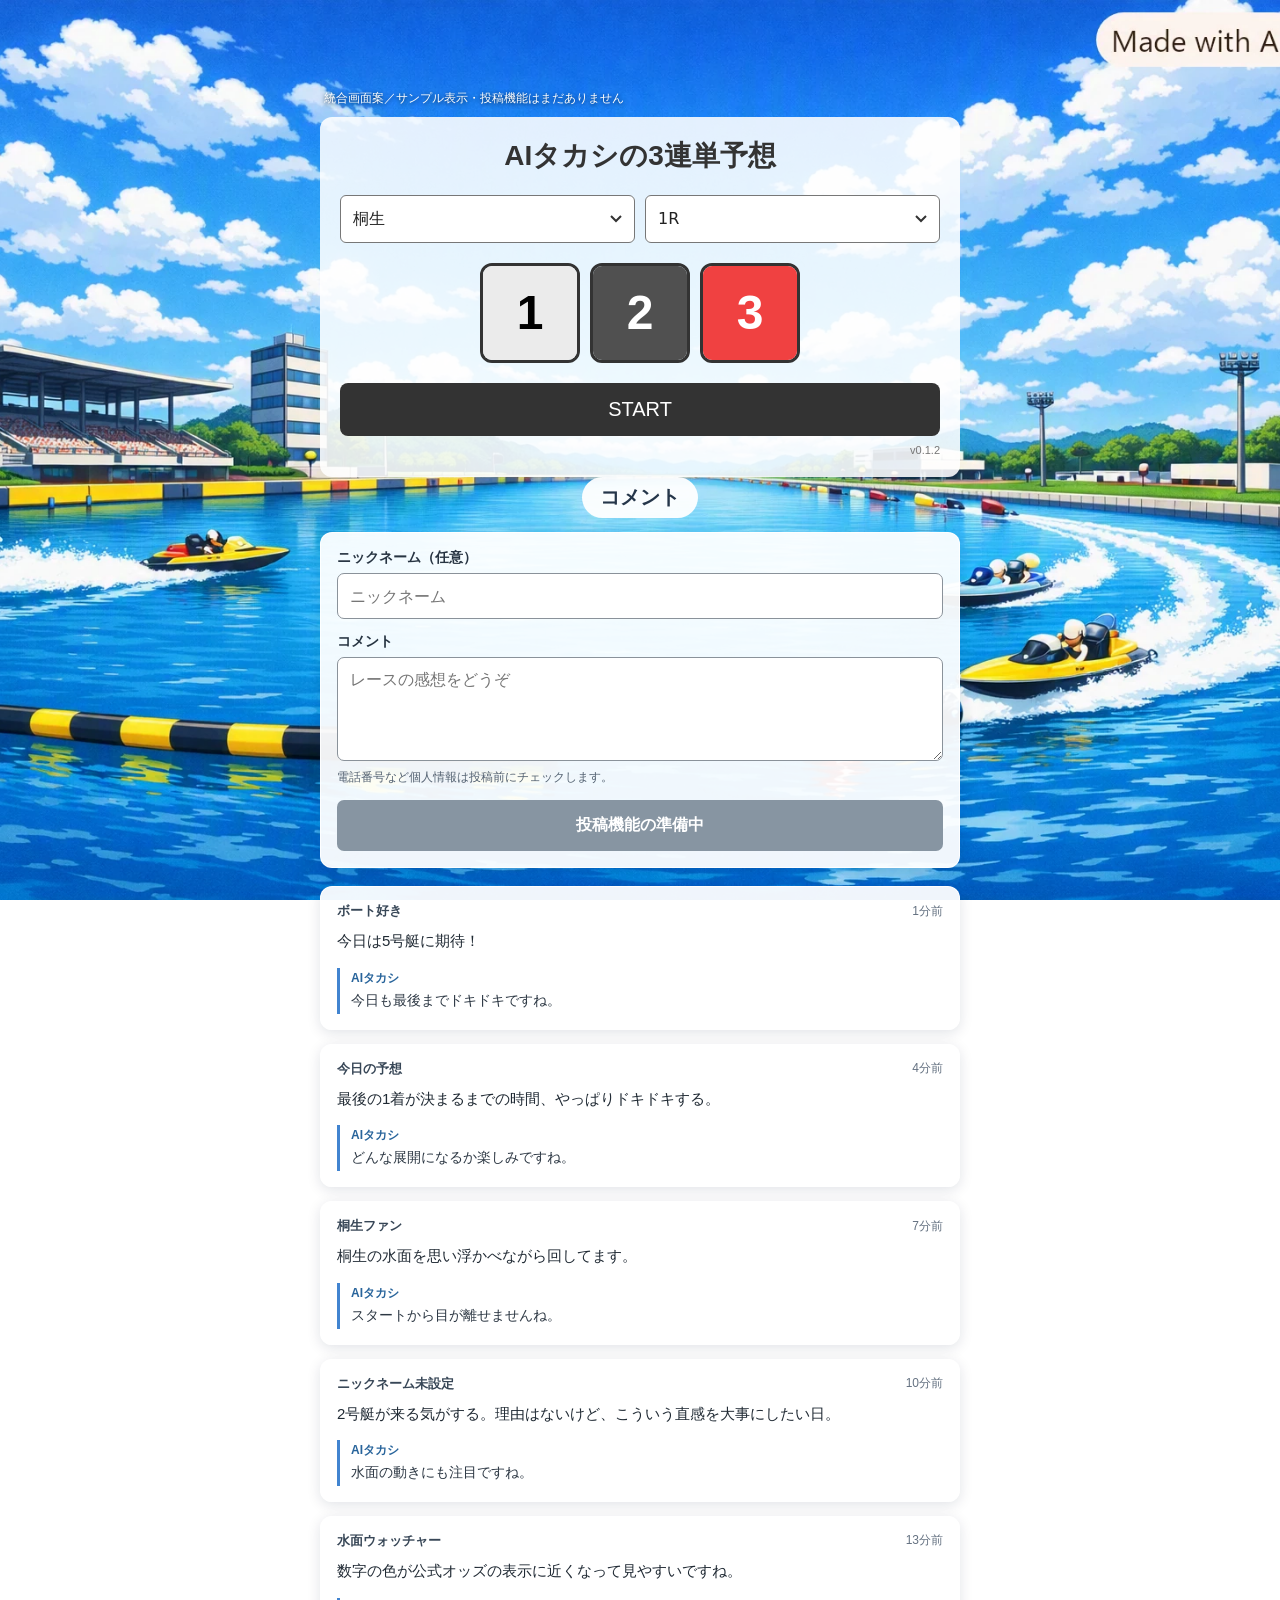
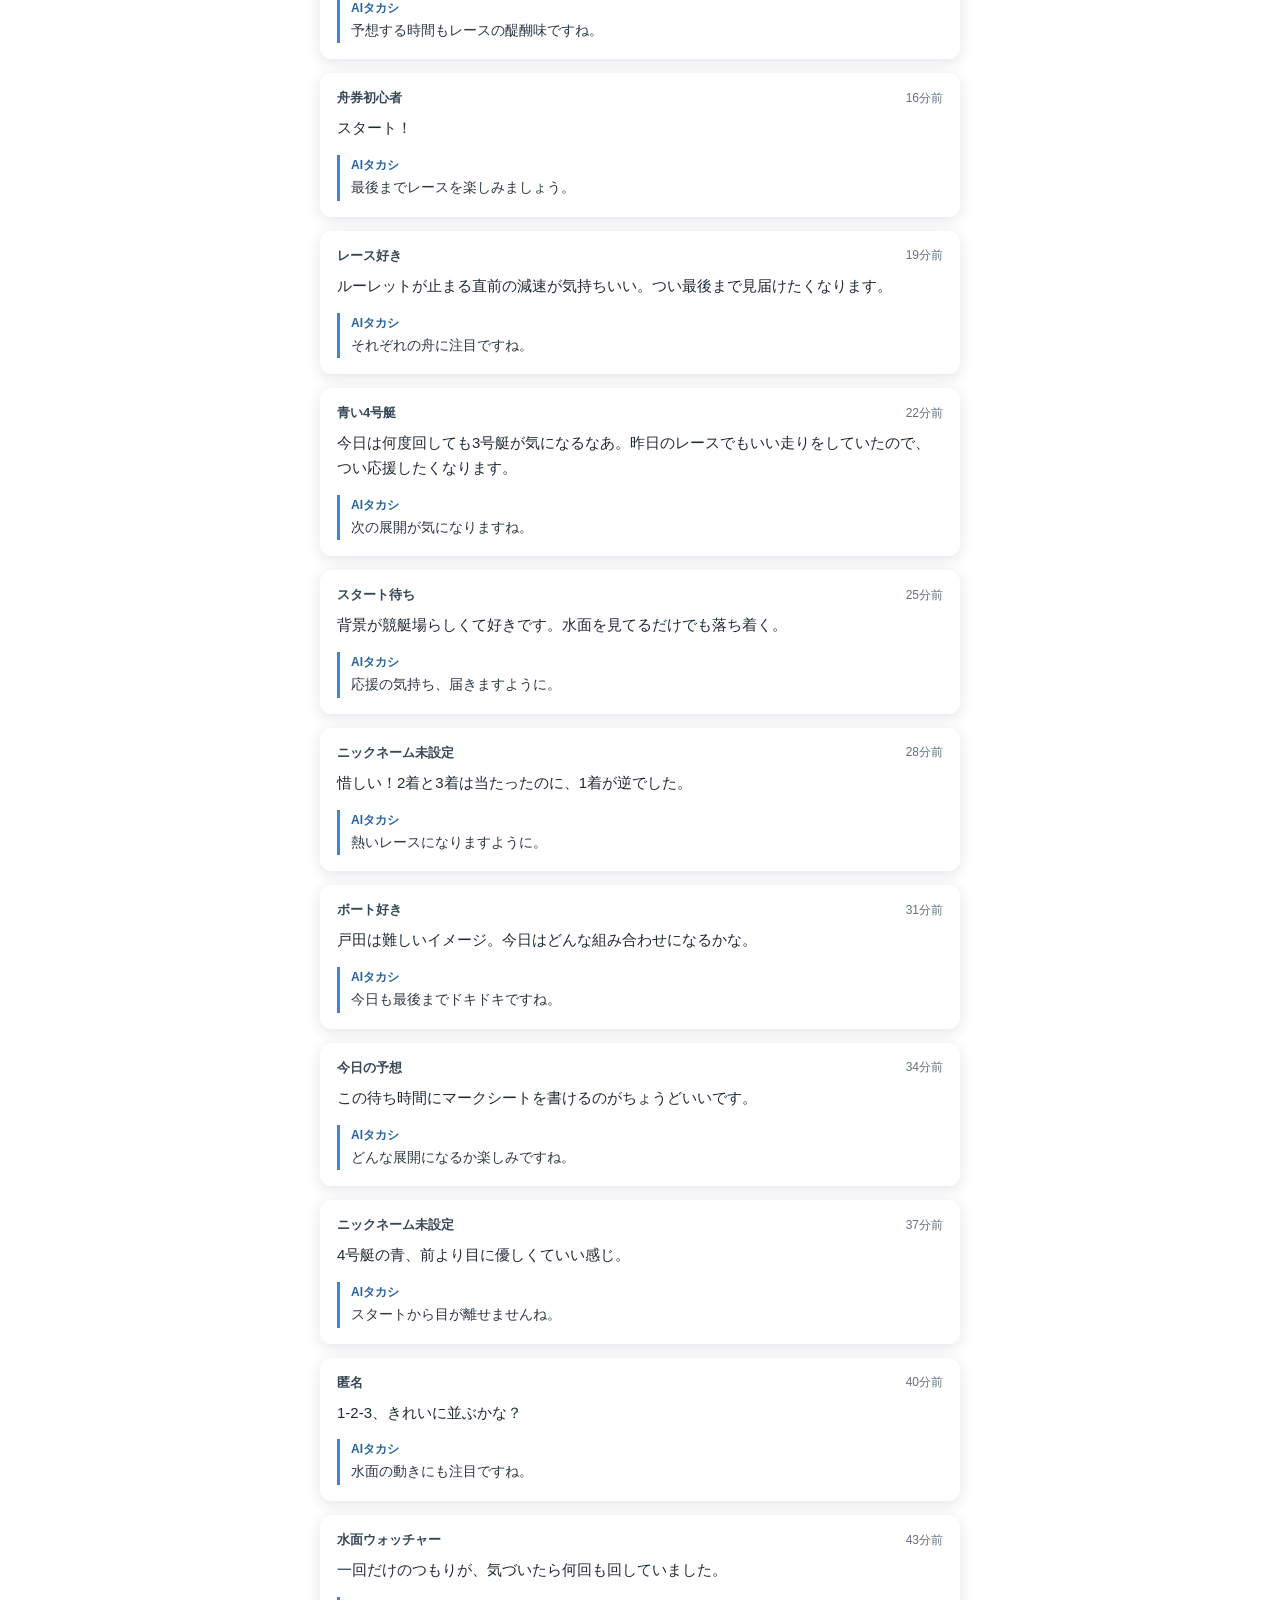
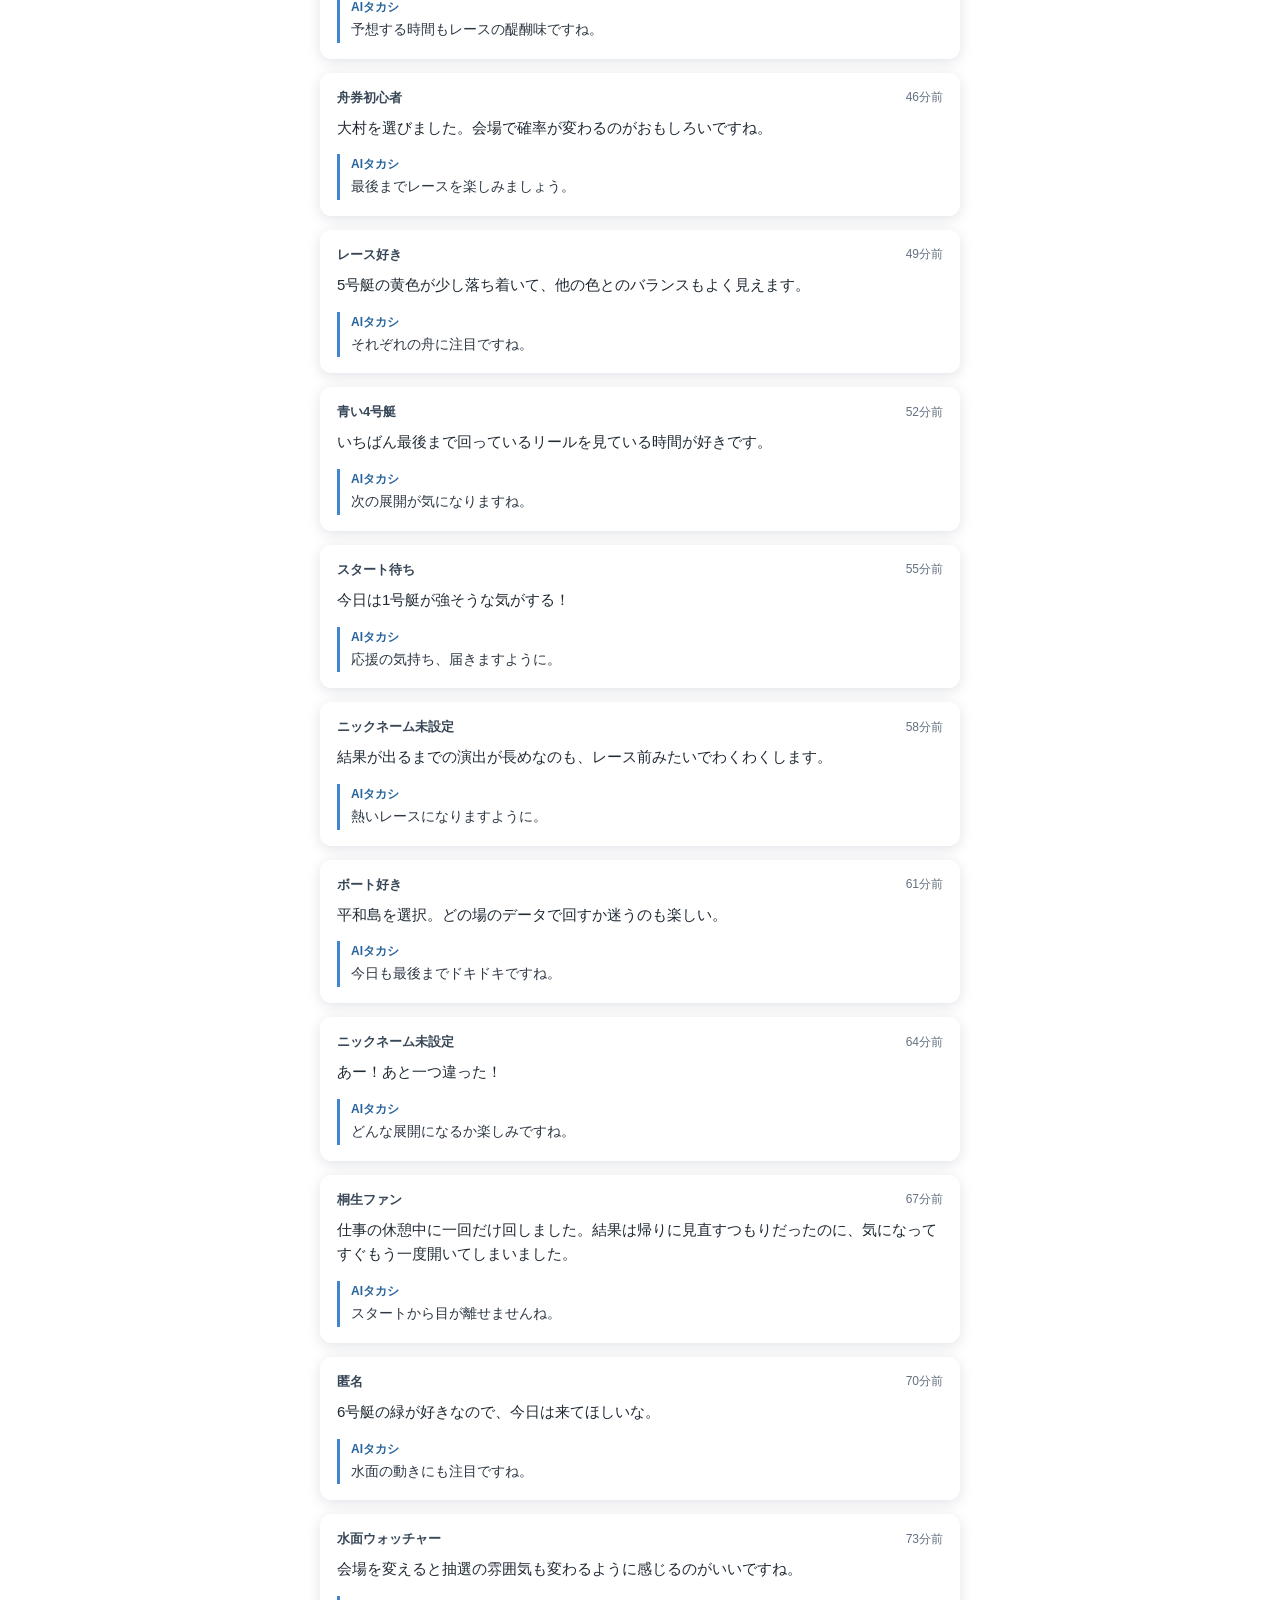
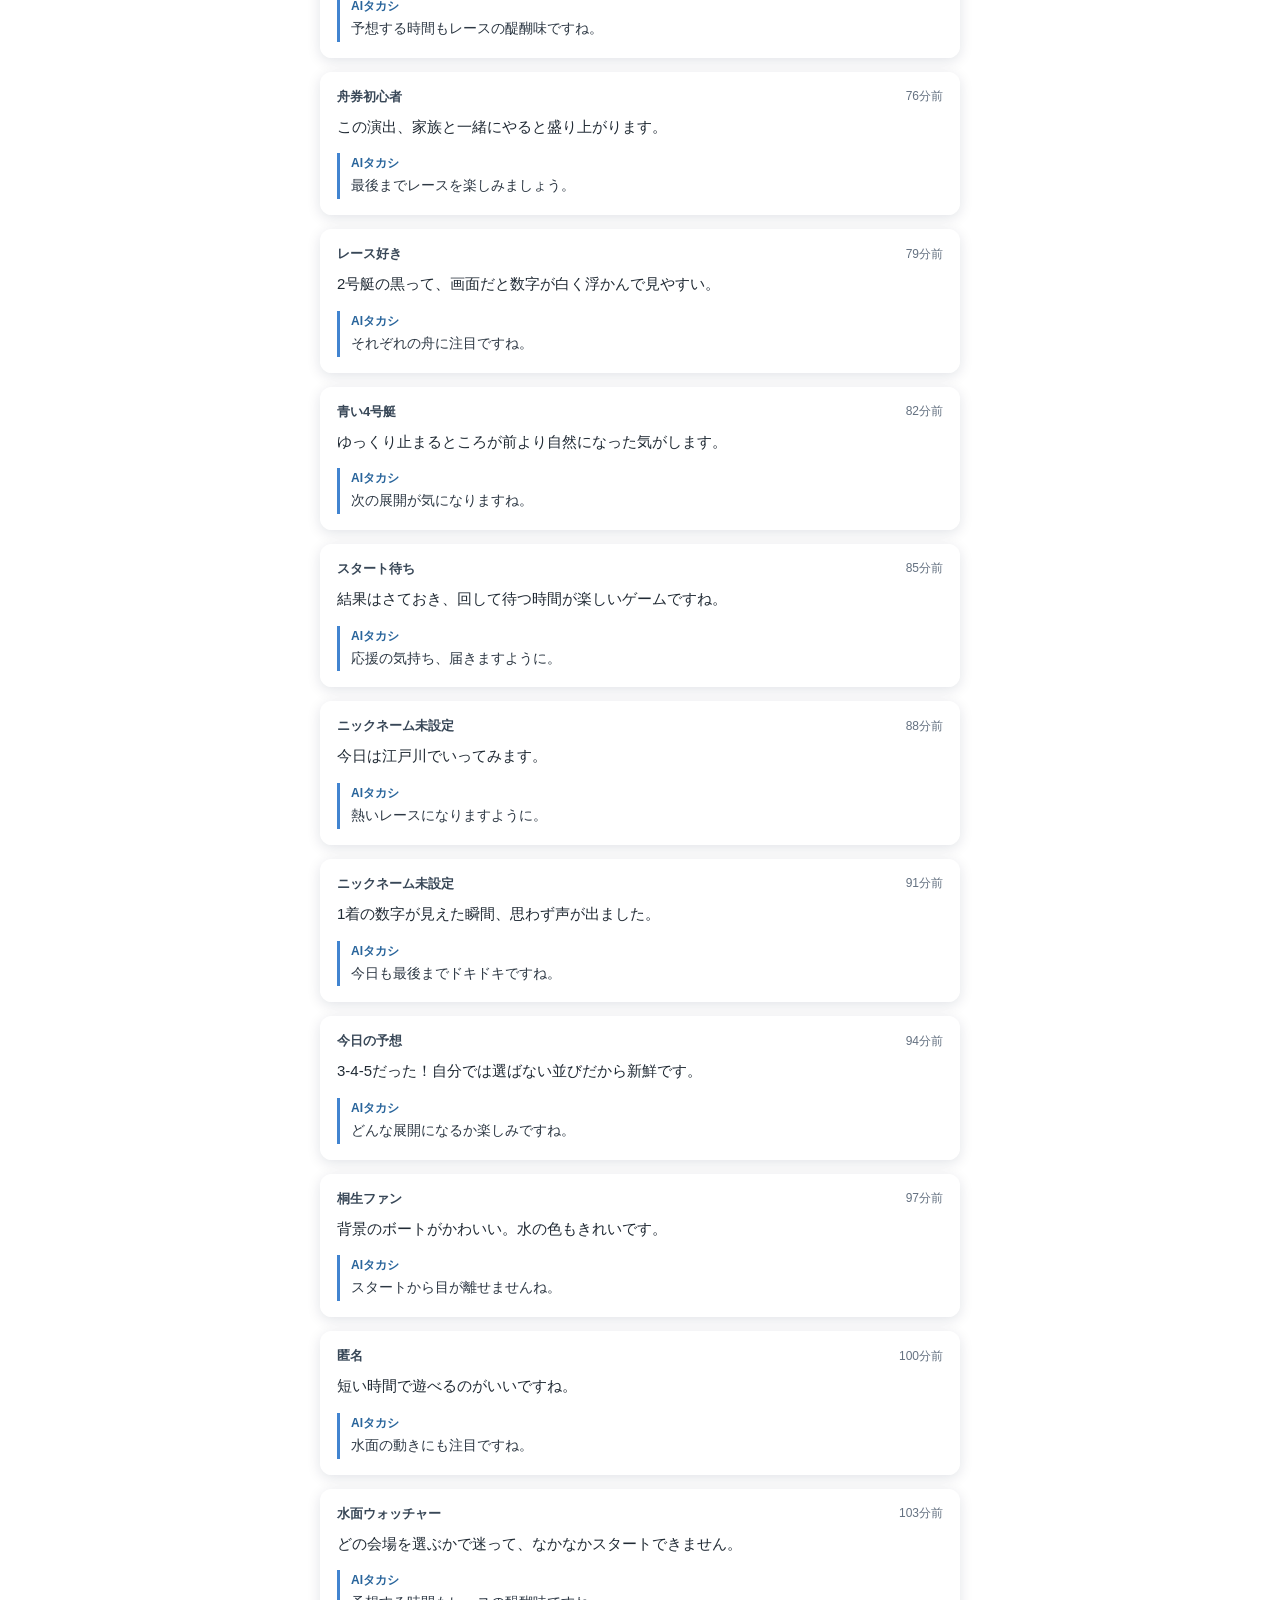
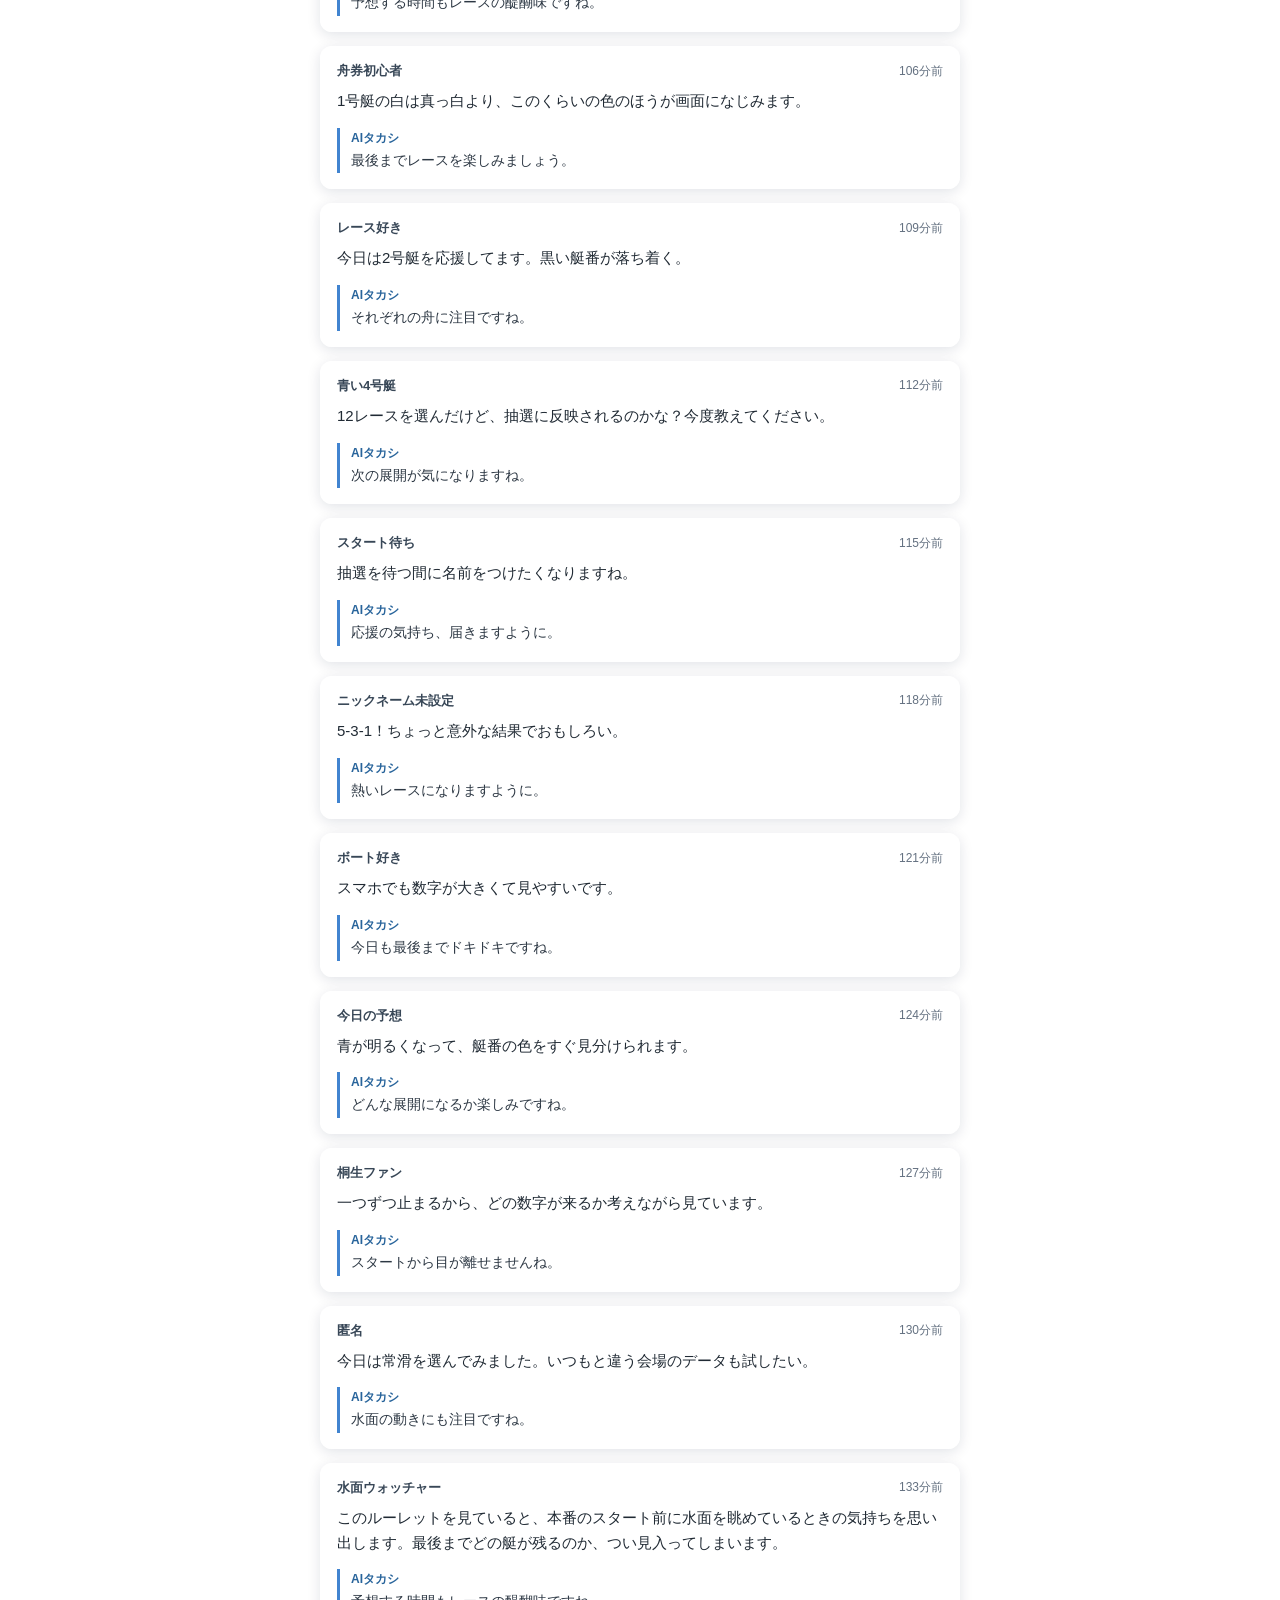
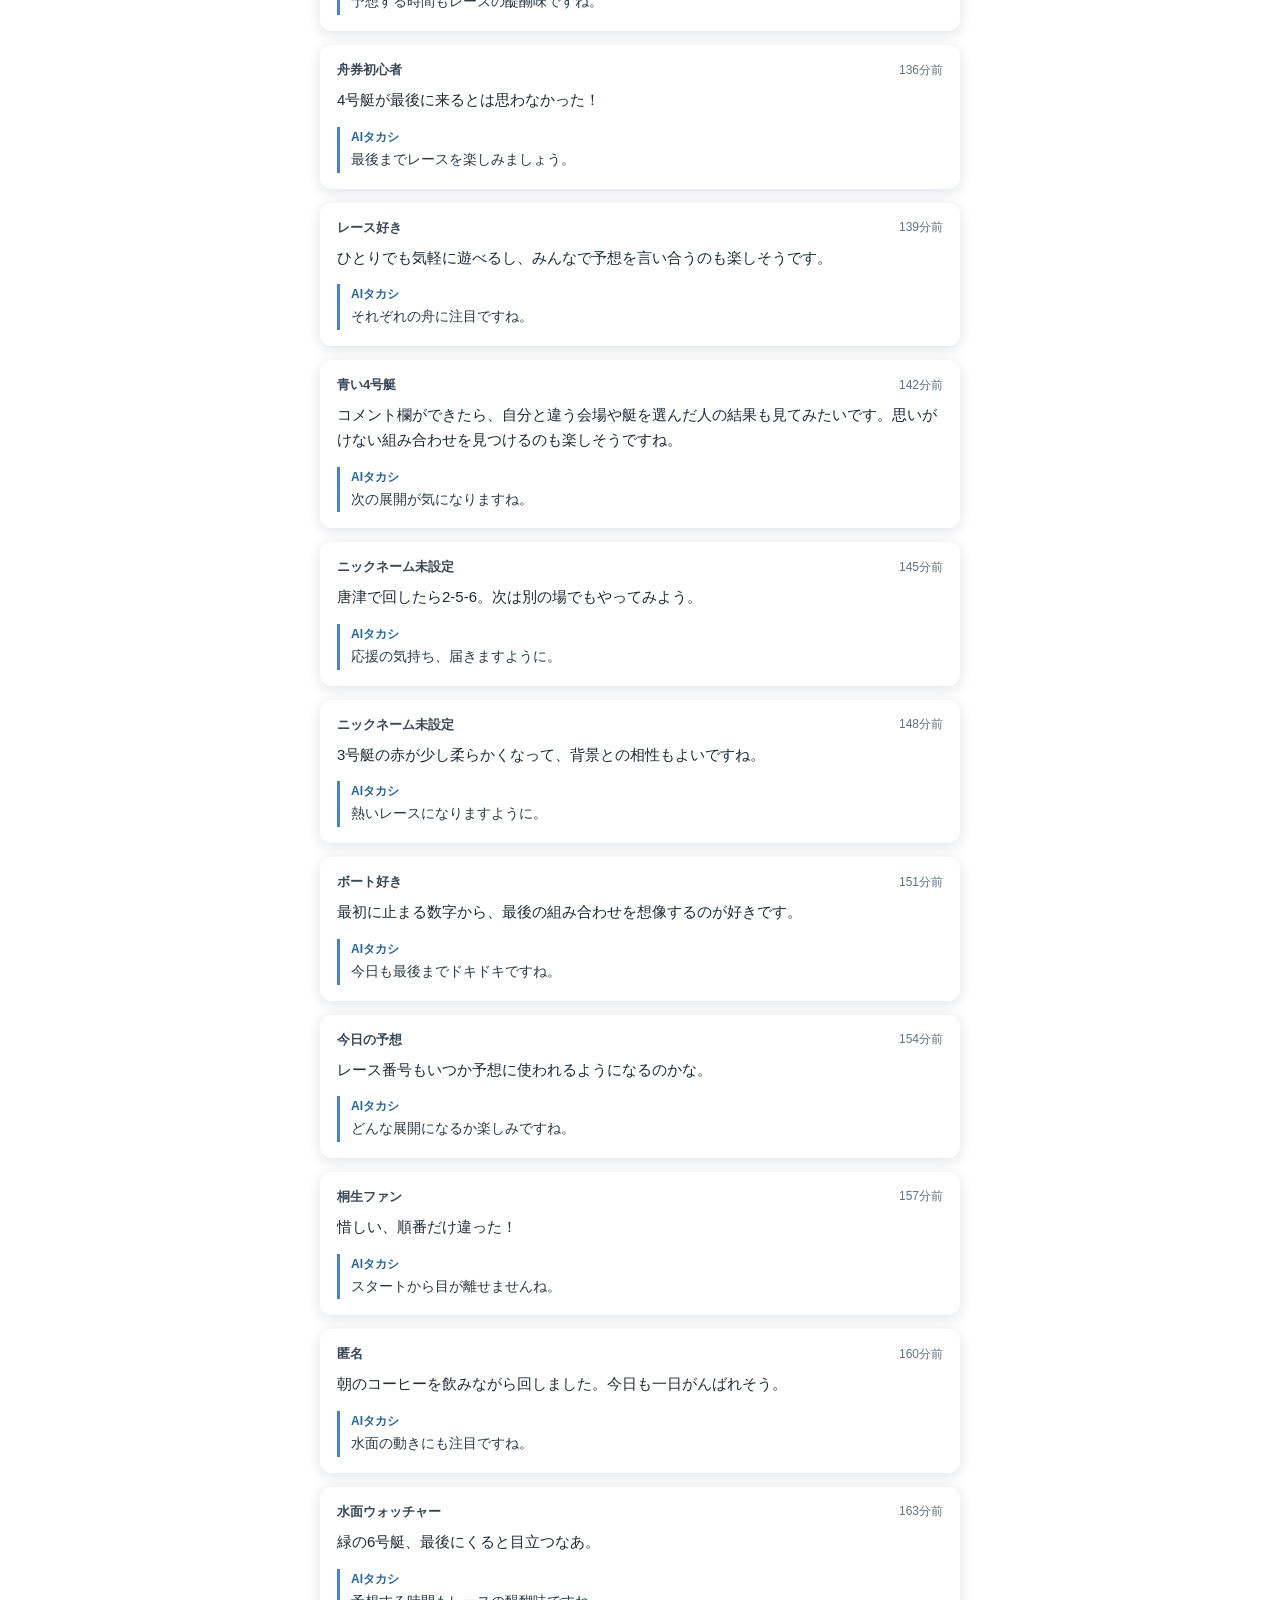
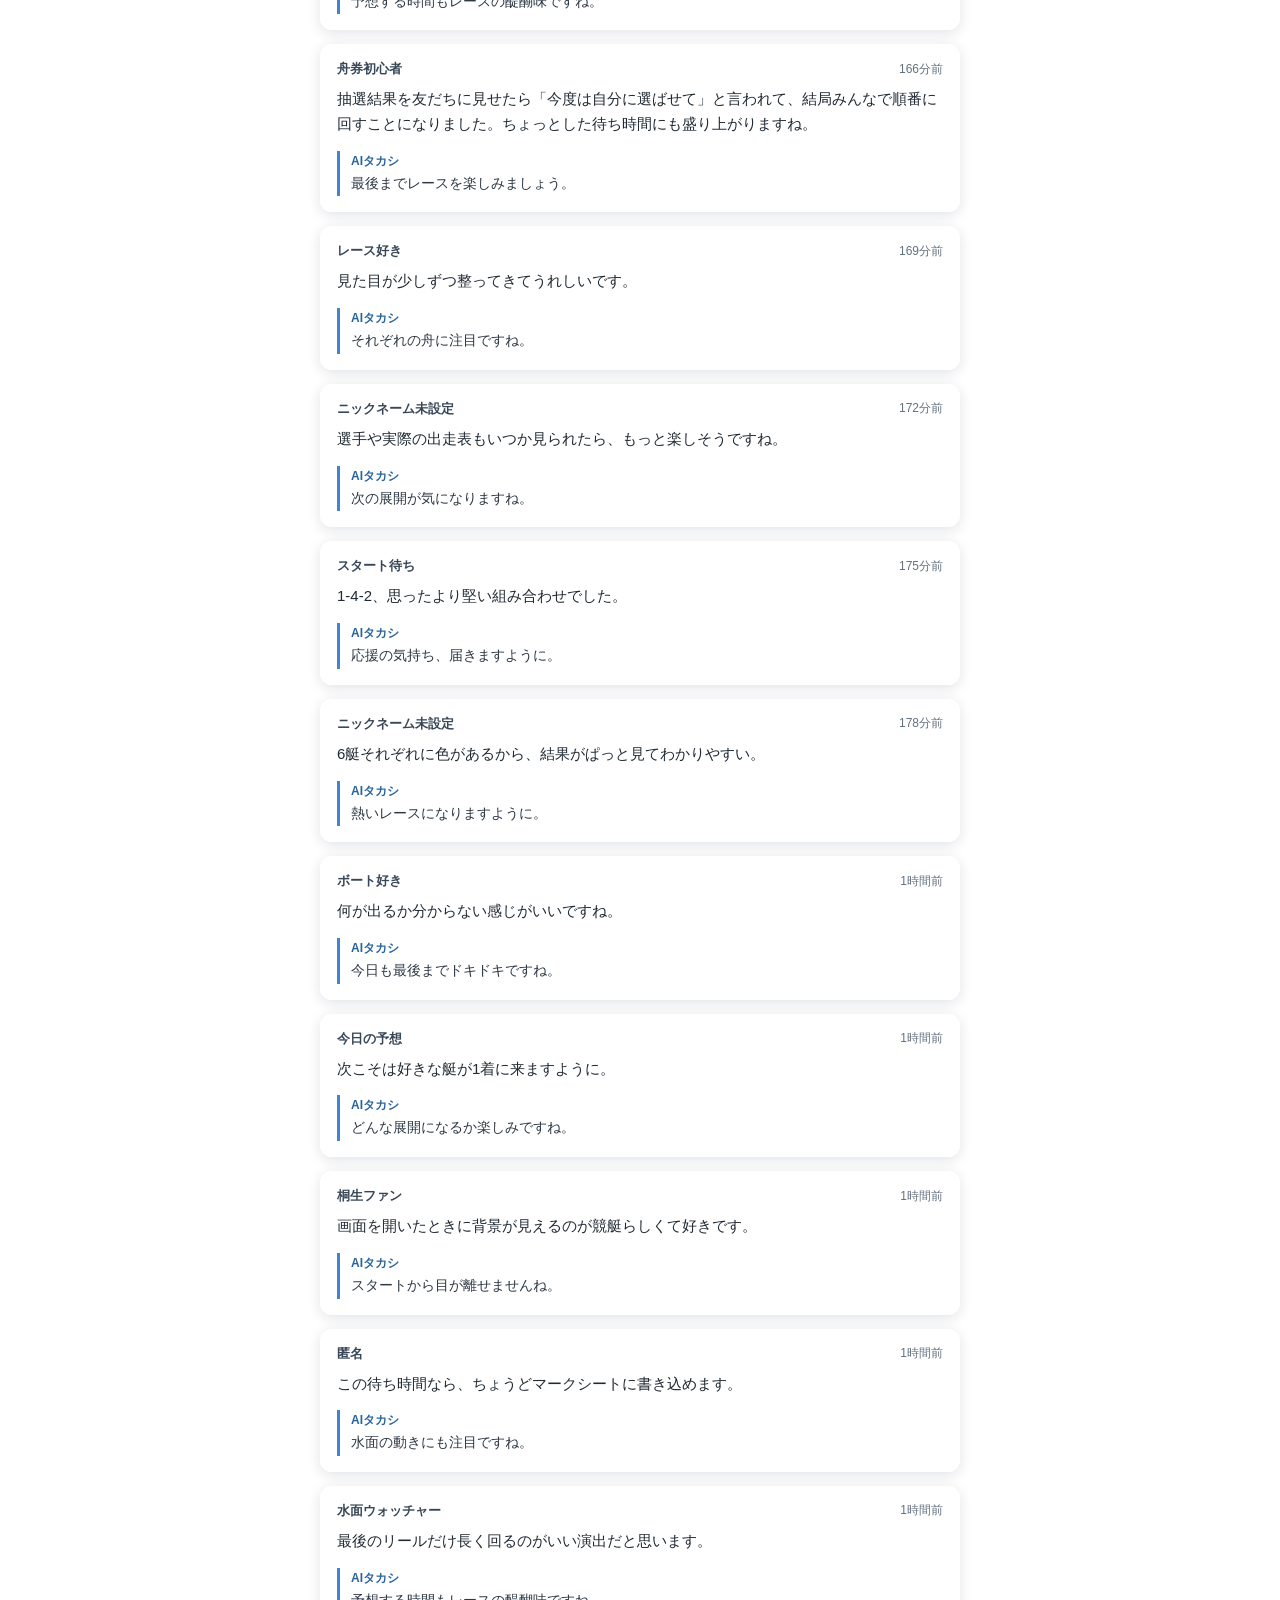
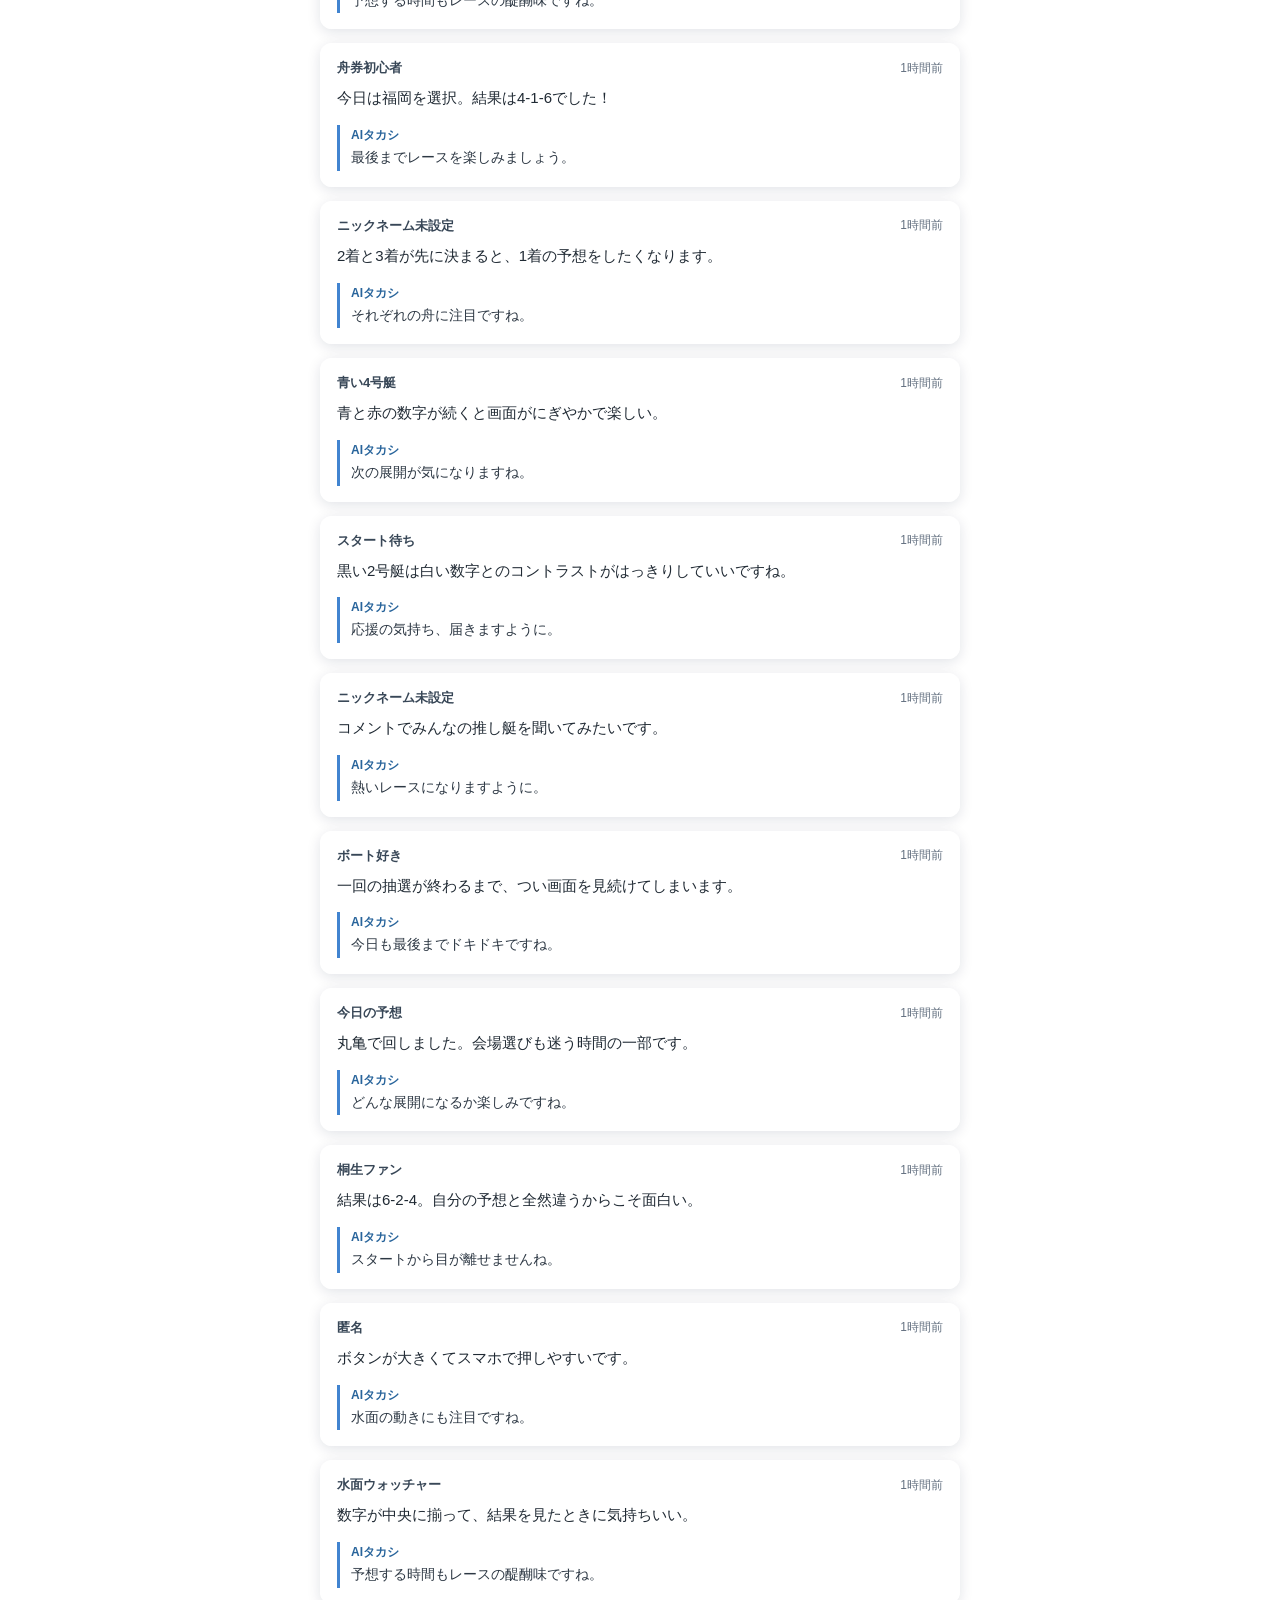
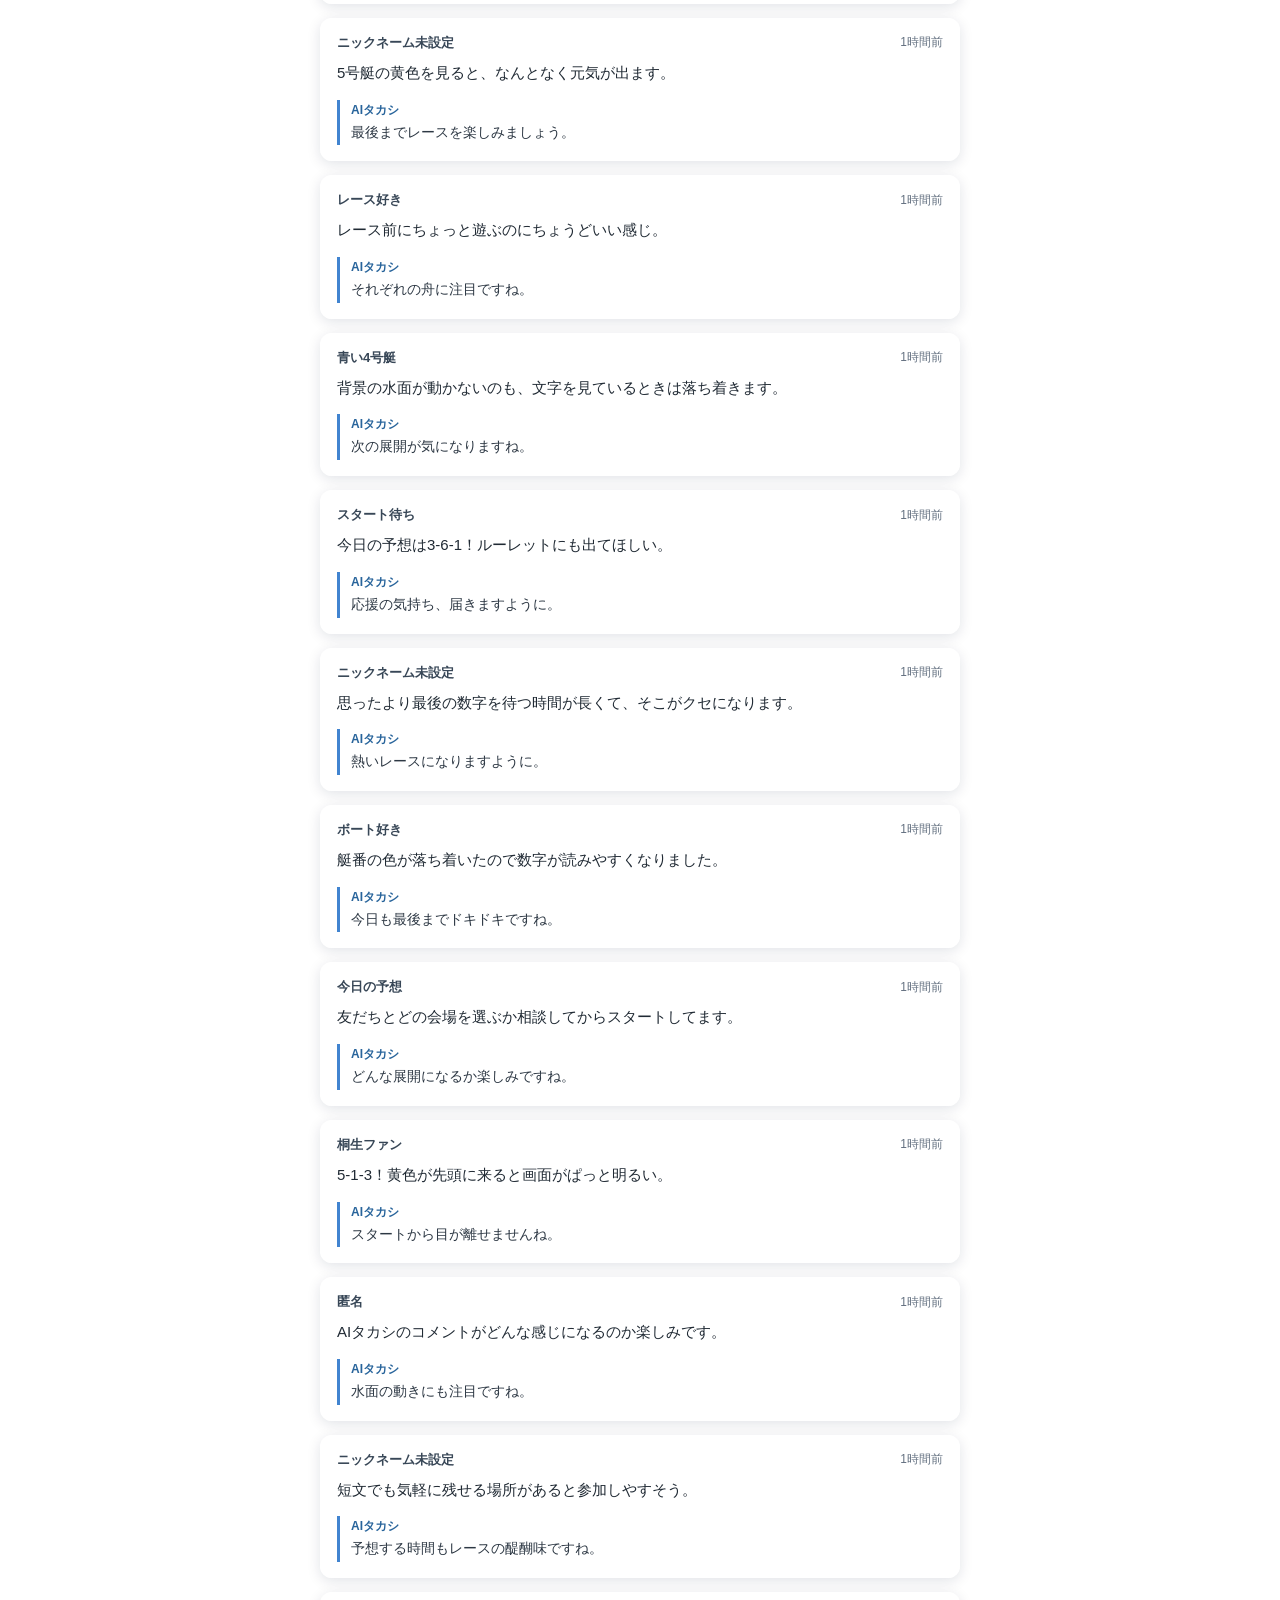
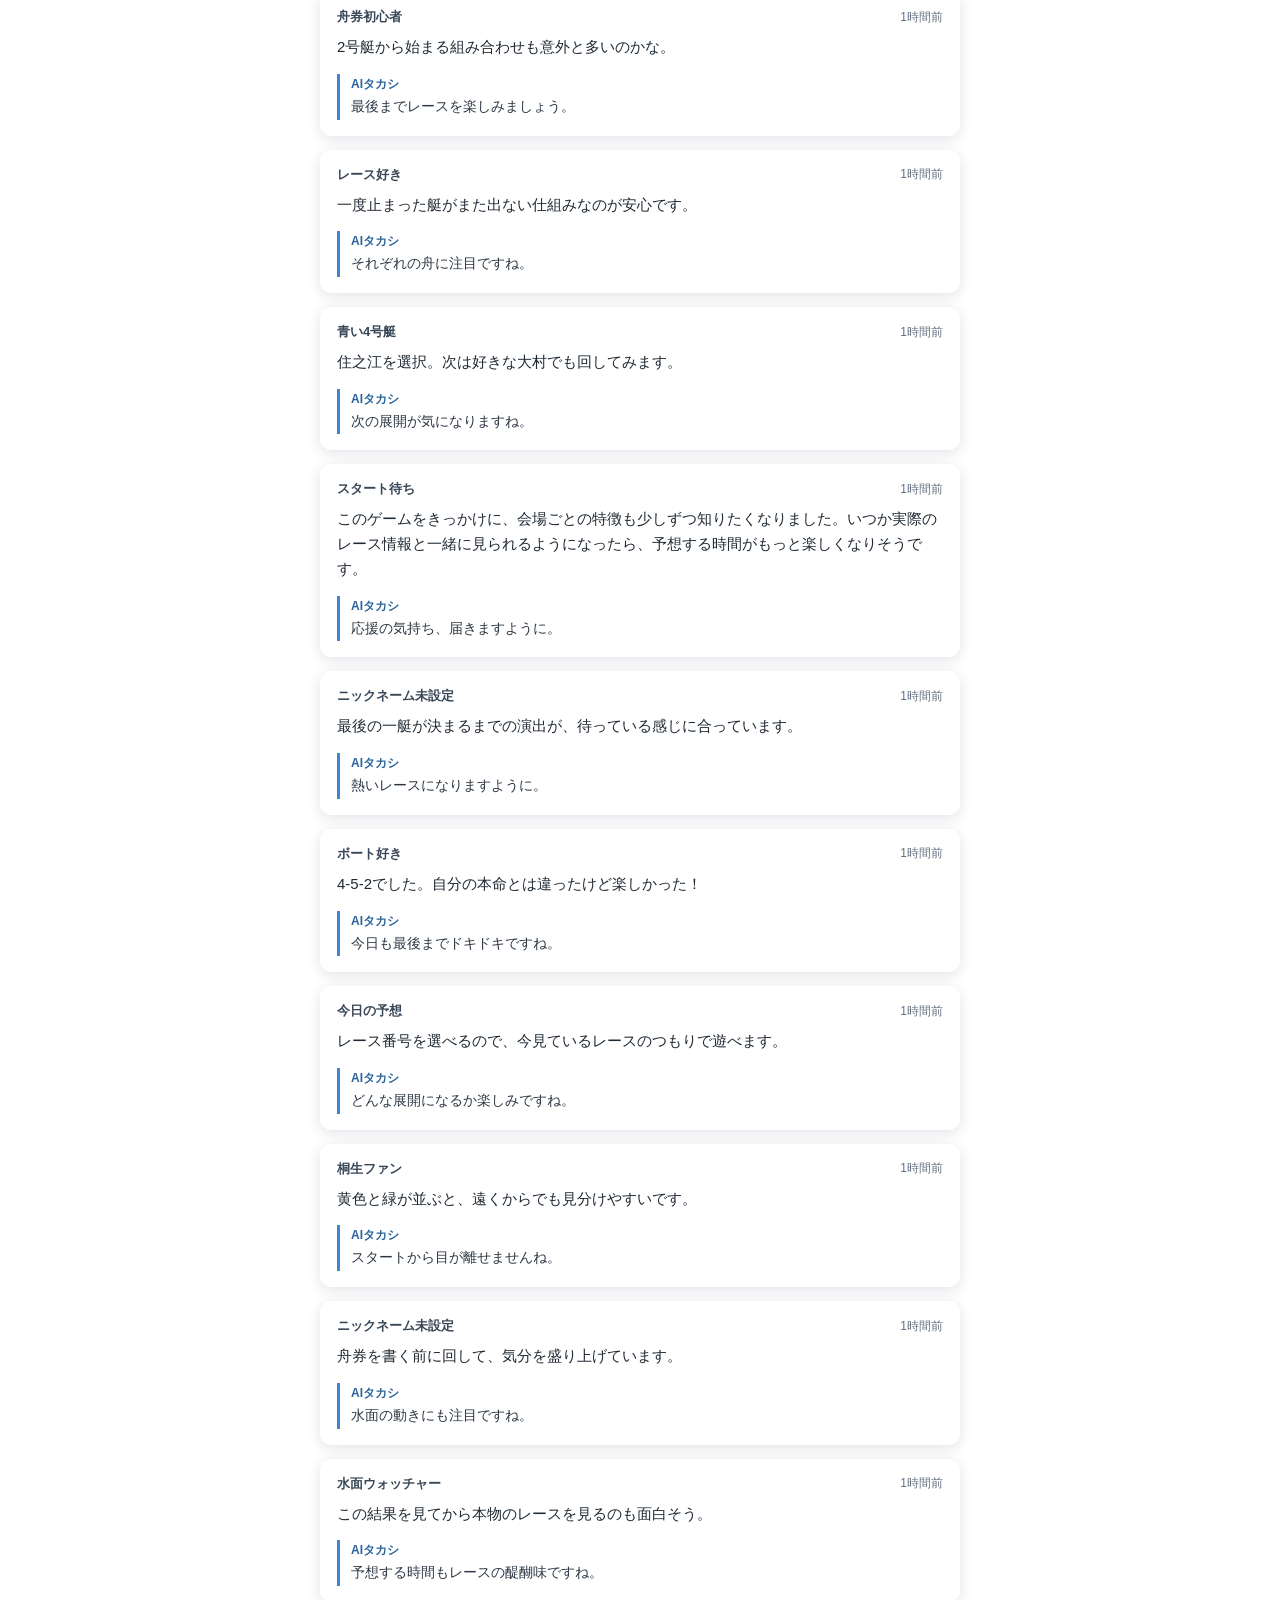
==== comments-integration-preview.html @ 3b7bb629 "ゲーム画面とコメント画面の統合プレビューを公開" ====
<!DOCTYPE html>
<html lang="ja">
<head>
    <meta charset="UTF-8">
    <meta name="viewport" content="width=device-width, initial-scale=1.0">
    <title>AIタカシの3連単予想</title>
    <link rel="stylesheet" href="style.css?ui=select48">
    <style>
        body { display: block; }
        .comments-preview-page { width: min(100%, 664px); margin: 0 auto; padding: clamp(18px, 4svh, 36px) 12px 48px; }
        .preview-note { margin: 0 4px 10px; color: #fff; font-size: 12px; text-shadow: 0 1px 4px #00264d; }
        .game-preview { margin: 0 auto 24px; }
        .comment-title { width: fit-content; margin: 0 auto 14px; padding: 8px 18px; border-radius: 999px; background: rgba(255,255,255,.94); color: #25364a; font-size: 20px; line-height: 1.25; }
        .comment-form, .comment-card { background: rgba(255,255,255,.94); border: 1px solid rgba(255,255,255,.9); border-radius: 12px; box-shadow: 0 3px 14px rgba(0,28,58,.12); }
        .comment-form { padding: 16px; }
        .field-label { display: block; margin: 0 0 6px; color: #273442; font-size: 14px; font-weight: 600; }
        .nickname-input, .comment-input { display: block; width: 100%; border: 1px solid #8a929a; border-radius: 7px; background: #fff; color: #1f2933; font: 16px/1.45 system-ui,sans-serif; padding: 10px 12px; }
        .nickname-input { height: 46px; margin-bottom: 14px; }
        .comment-input { min-height: 104px; resize: vertical; }
        .privacy-hint { margin: 7px 0 14px; color: #536171; font-size: 12px; line-height: 1.5; }
        .post-button { display: block; width: 100%; min-height: 46px; border: 0; border-radius: 7px; background: #174c73; color: #fff; font: 600 16px system-ui,sans-serif; }
        .post-button:disabled { background: #8795a2; cursor: not-allowed; }
        .comments-list { display: grid; gap: 14px; margin-top: 18px; }
        .comment-card { padding: 15px 16px; }
        .comment-meta { display: flex; align-items: center; justify-content: space-between; gap: 12px; color: #384757; font-size: 13px; }
        .comment-author { font-weight: 700; }
        .comment-time { color: #647181; font-size: 12px; }
        .comment-text { margin: 9px 0 14px; color: #202a34; font-size: 15px; line-height: 1.65; }
        .reply { border-left: 3px solid #4184d0; padding: 2px 0 2px 11px; }
        .reply-label { color: #28649b; font-size: 12px; font-weight: 700; }
        .reply-text { margin: 3px 0 0; color: #2d3844; font-size: 14px; line-height: 1.55; }
        @media (max-width: 400px) { .comments-preview-page { padding-inline: 10px; } .comment-form, .comment-card { padding: 13px; } }
    </style>
</head>
<body>
<main class="comments-preview-page">
    <p class="preview-note">統合画面案／サンプル表示・投稿機能はまだありません</p>
    <div class="container">
        <h1>AIタカシの3連単予想</h1>
        <div class="selectors">
            <select id="stadium-select">
                <option value="桐生">桐生</option>
                <option value="戸田">戸田</option>
                <option value="江戸川">江戸川</option>
                <option value="平和島">平和島</option>
                <option value="多摩川">多摩川</option>
                <option value="浜名湖">浜名湖</option>
                <option value="蒲郡">蒲郡</option>
                <option value="常滑">常滑</option>
                <option value="津">津</option>
                <option value="三国">三国</option>
                <option value="びわこ">びわこ</option>
                <option value="住之江">住之江</option>
                <option value="尼崎">尼崎</option>
                <option value="鳴門">鳴門</option>
                <option value="丸亀">丸亀</option>
                <option value="児島">児島</option>
                <option value="宮島">宮島</option>
                <option value="徳山">徳山</option>
                <option value="下関">下関</option>
                <option value="若松">若松</option>
                <option value="芦屋">芦屋</option>
                <option value="福岡">福岡</option>
                <option value="唐津">唐津</option>
                <option value="大村">大村</option>
            </select>
            <select id="race-select">
                <option value="1R">1R</option>
                <option value="2R">2R</option>
                <option value="3R">3R</option>
                <option value="4R">4R</option>
                <option value="5R">5R</option>
                <option value="6R">6R</option>
                <option value="7R">7R</option>
                <option value="8R">8R</option>
                <option value="9R">9R</option>
                <option value="10R">10R</option>
                <option value="11R">11R</option>
                <option value="12R">12R</option>
            </select>
        </div>

        <div id="results">
            <div class="slot" id="slot-1"><div class="reel"></div></div>
            <div class="slot" id="slot-2"><div class="reel"></div></div>
            <div class="slot" id="slot-3"><div class="reel"></div></div>
        </div>

        <button id="start-btn">START</button>
        <div class="version">v0.1.2</div>
    </div>
    <section aria-labelledby="comments-title">
        <h2 class="comment-title" id="comments-title">コメント</h2>
        <form class="comment-form">
            <label class="field-label" for="nickname">ニックネーム（任意）</label>
            <input class="nickname-input" id="nickname" type="text" placeholder="ニックネーム">
            <label class="field-label" for="comment">コメント</label>
            <textarea class="comment-input" id="comment" rows="3" maxlength="280" placeholder="レースの感想をどうぞ"></textarea>
            <p class="privacy-hint">電話番号など個人情報は投稿前にチェックします。</p>
            <button class="post-button" type="button" disabled>投稿機能の準備中</button>
        </form>
        <div class="comments-list" id="comments-list" aria-label="サンプルコメント100件"></div>
    </section>
</main>
    <script src="script.js"></script>
    <script src="comments-preview-data.js"></script>
</body>
</html>
---- style.css ----
* { box-sizing: border-box; }

body {
  font-family: sans-serif;
  margin: 0;
  min-height: 100vh;
  min-height: 100svh;
  display: flex;
  justify-content: center;
  align-items: flex-start;
  padding: clamp(24px, 6svh, 80px) max(12px, env(safe-area-inset-right)) max(12px, env(safe-area-inset-bottom)) max(12px, env(safe-area-inset-left));
  background-image: url('boat_002.webp');
  background-size: cover;
  background-position: center;
  background-repeat: no-repeat;
  background-attachment: fixed;
}
.container {
  max-width: 640px;
  width: 100%;
  background-color: rgba(255, 255, 255, 0.88);
  padding: clamp(12px, 3vw, 20px);
  border-radius: 12px;
}
h1 { margin-top: 0; margin-bottom: 20px; font-size: clamp(18px, 5vw, 28px); color: #333; text-align: center; }
.selectors { display: flex; gap: 10px; margin-bottom: 20px; }
select {
  appearance: none;
  -webkit-appearance: none;
  flex: 1;
  min-width: 0;
  height: 48px;
  min-height: 48px;
  padding: 0 40px 0 12px;
  border: 1px solid #777;
  border-radius: 6px;
  color: #222;
  background-color: #fff;
  background-image: url("data:image/svg+xml,%3Csvg xmlns='http://www.w3.org/2000/svg' width='12' height='8' viewBox='0 0 12 8'%3E%3Cpath d='M1 1l5 5 5-5' fill='none' stroke='%23333' stroke-width='2'/%3E%3C/svg%3E");
  background-repeat: no-repeat;
  background-position: right 12px center;
  background-size: 12px 8px;
  font-family: system-ui, sans-serif;
  font-size: 16px;
  font-weight: 500;
  line-height: 1.25;
}
select:focus-visible {
  outline: 2px solid #1769aa;
  outline-offset: 2px;
}
#results { display: flex; justify-content: center; gap: 10px; margin-bottom: 20px; }
.slot { 
  --slot-size: clamp(64px, 21vw, 100px);
  width: var(--slot-size); height: var(--slot-size);
  display: flex; justify-content: center; align-items: center; 
  font-size: clamp(32px, 10vw, 48px); font-weight: bold; border-radius: 12px; border: 3px solid #333; flex-shrink: 0;
  overflow: hidden;
  position: relative;
  box-sizing: border-box;
  --item-height: calc(var(--slot-size) - 6px);
}

.reel {
  position: absolute;
  top: 0;
  width: 100%;
  transition: transform 1.5s cubic-bezier(0.2, 0.8, 0.3, 1);
  transform: translateY(calc(var(--item-height) * -12));
}

.item {
  width: 100%; height: var(--item-height);
  display: flex; justify-content: center; align-items: center;
}

.boat-number {
  font-family: Arial, sans-serif;
  line-height: 1;
}

@keyframes spin {
  0% { transform: translateY(calc(var(--item-height) * -12)); }
  100% { transform: translateY(calc(var(--item-height) * -6)); }
}

.spinning .reel {
  animation: spin 1s linear infinite;
  transition: none;
}

/* BOAT RACE公式オッズ画面の艇色に合わせる。 */
.bg-1 { background-color: #EBEBEB; color: #000000; }
.bg-2 { background-color: #505050; color: #FFFFFF; }
.bg-3 { background-color: #F04141; color: #FFFFFF; }
.bg-4 { background-color: #4184D0; color: #FFFFFF; }
.bg-5 { background-color: #ECE962; color: #000000; }
.bg-6 { background-color: #54B74D; color: #FFFFFF; }

button { padding: 15px 30px; font-size: 20px; cursor: pointer; width: 100%; background-color: #333; color: #fff; border: none; border-radius: 8px; }
button:disabled { background-color: #ccc; cursor: not-allowed; }

.version {
  margin-top: 8px;
  color: #777;
  font-size: 11px;
  line-height: 1.2;
  text-align: right;
}
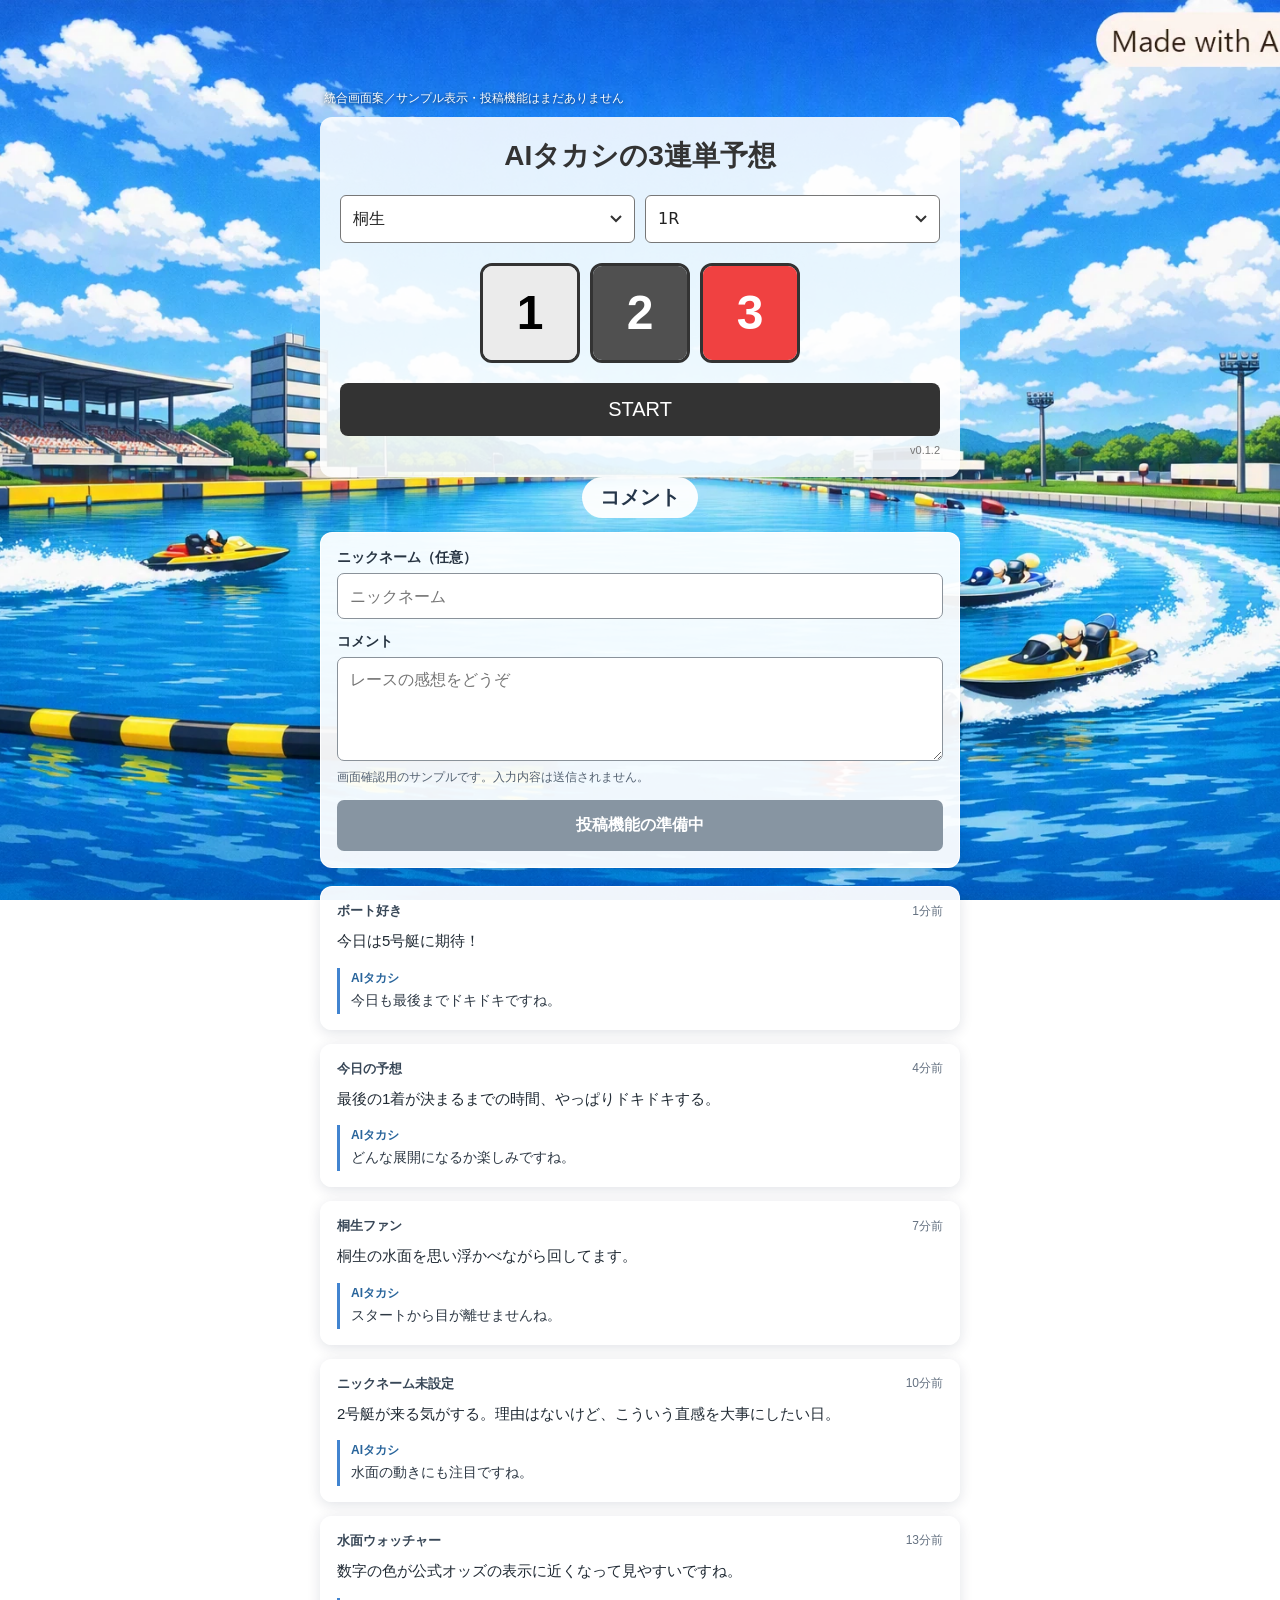
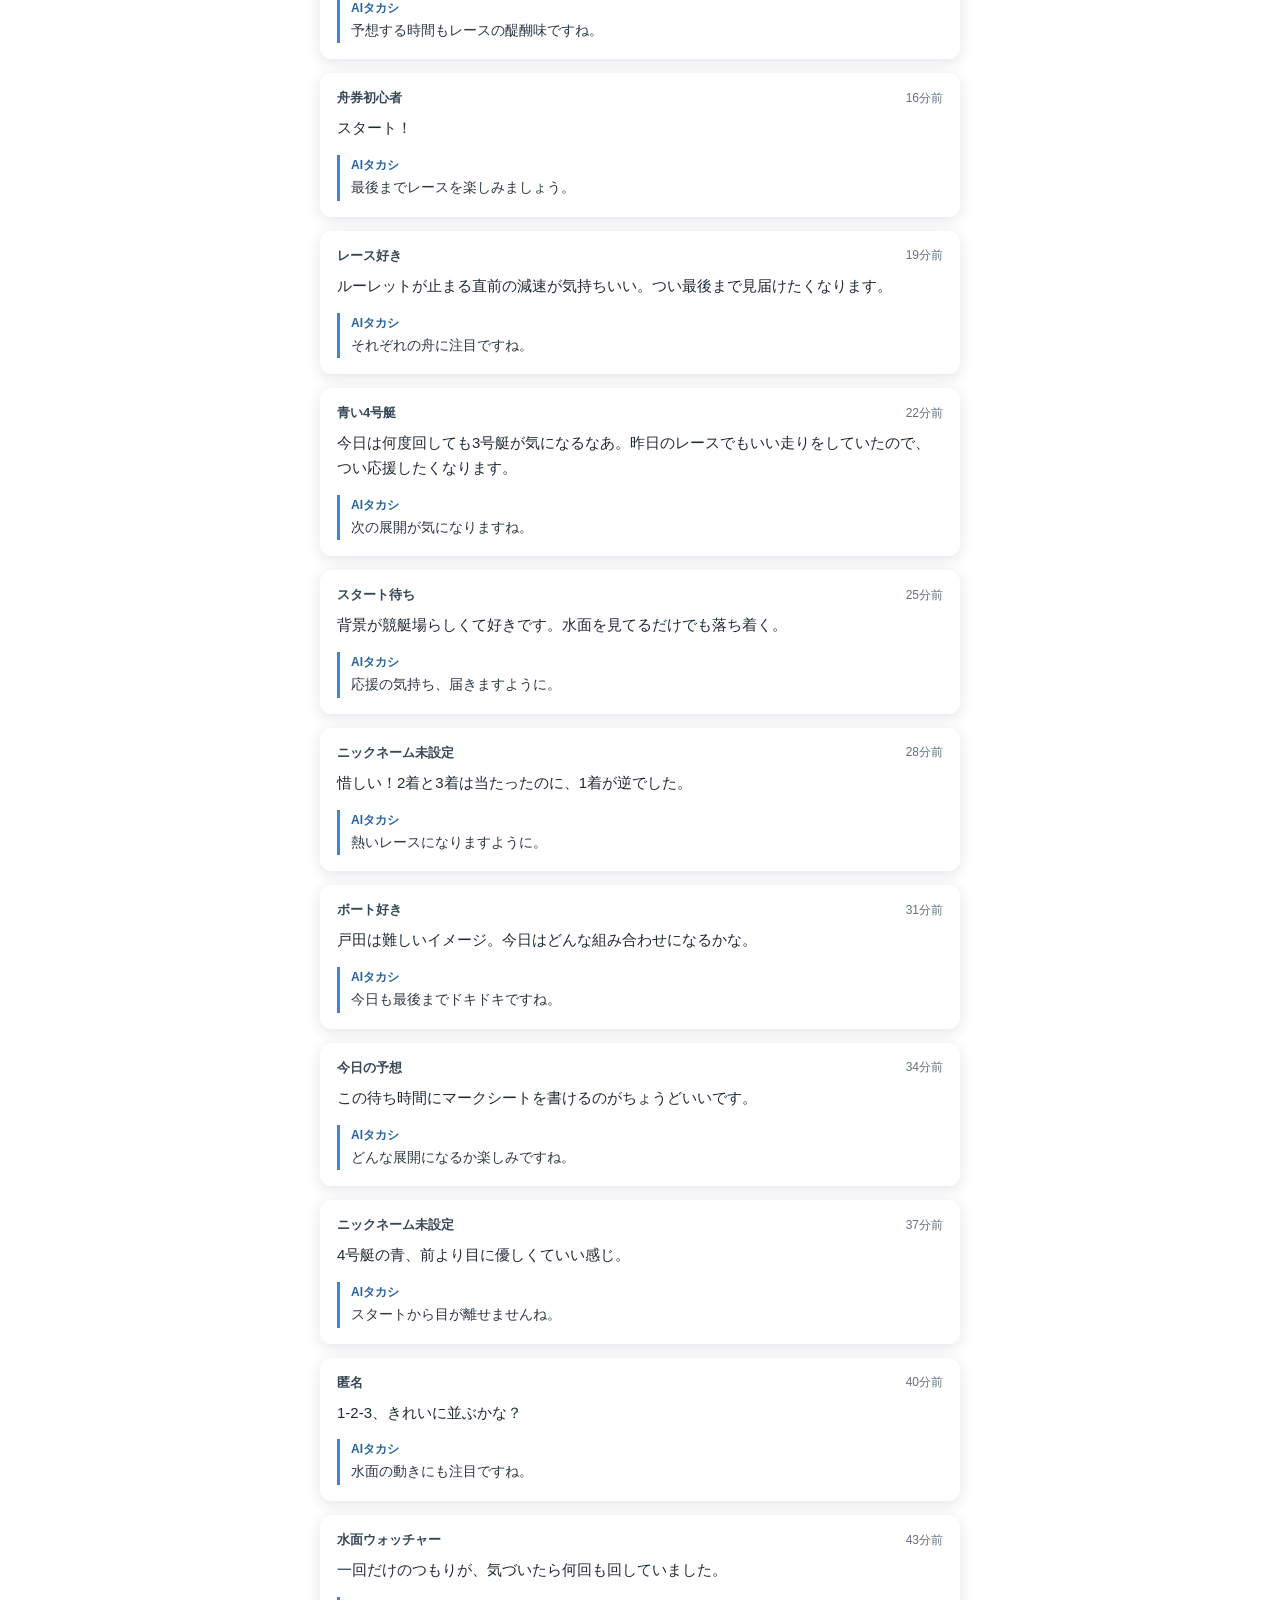
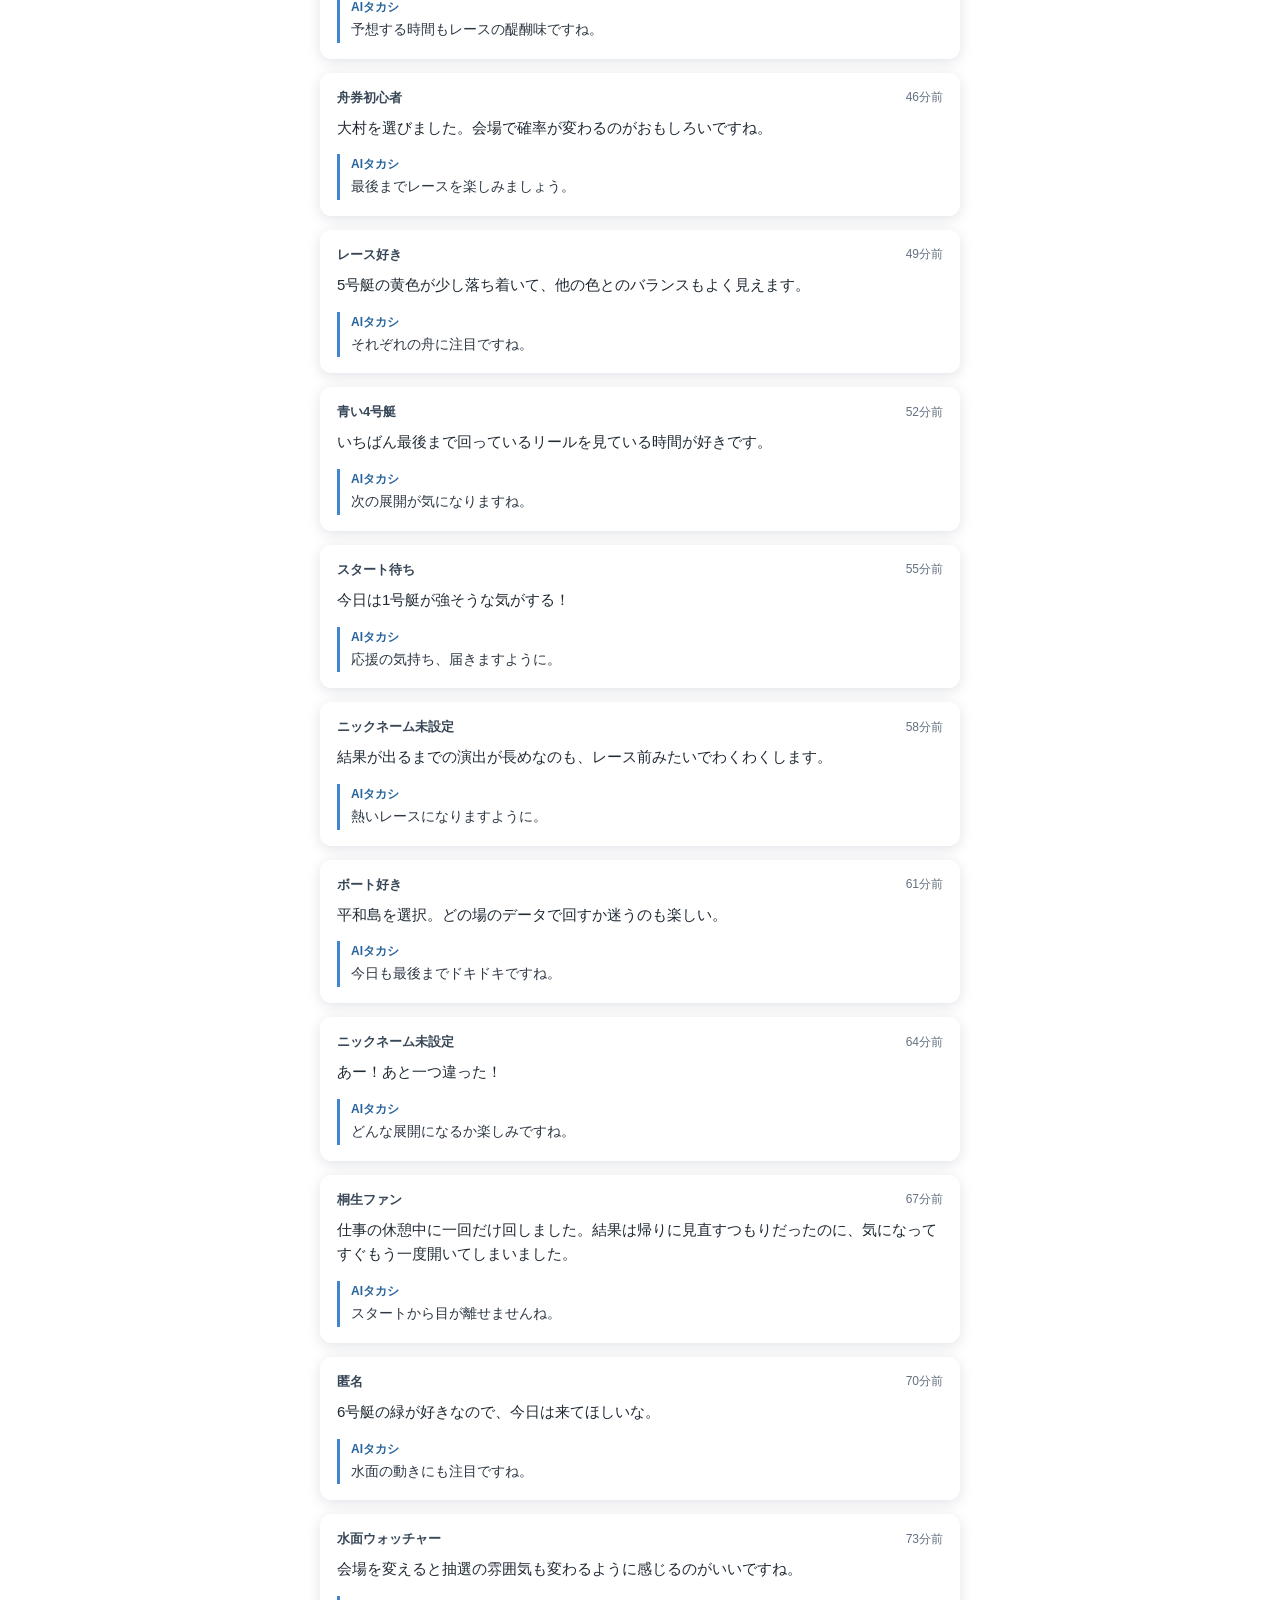
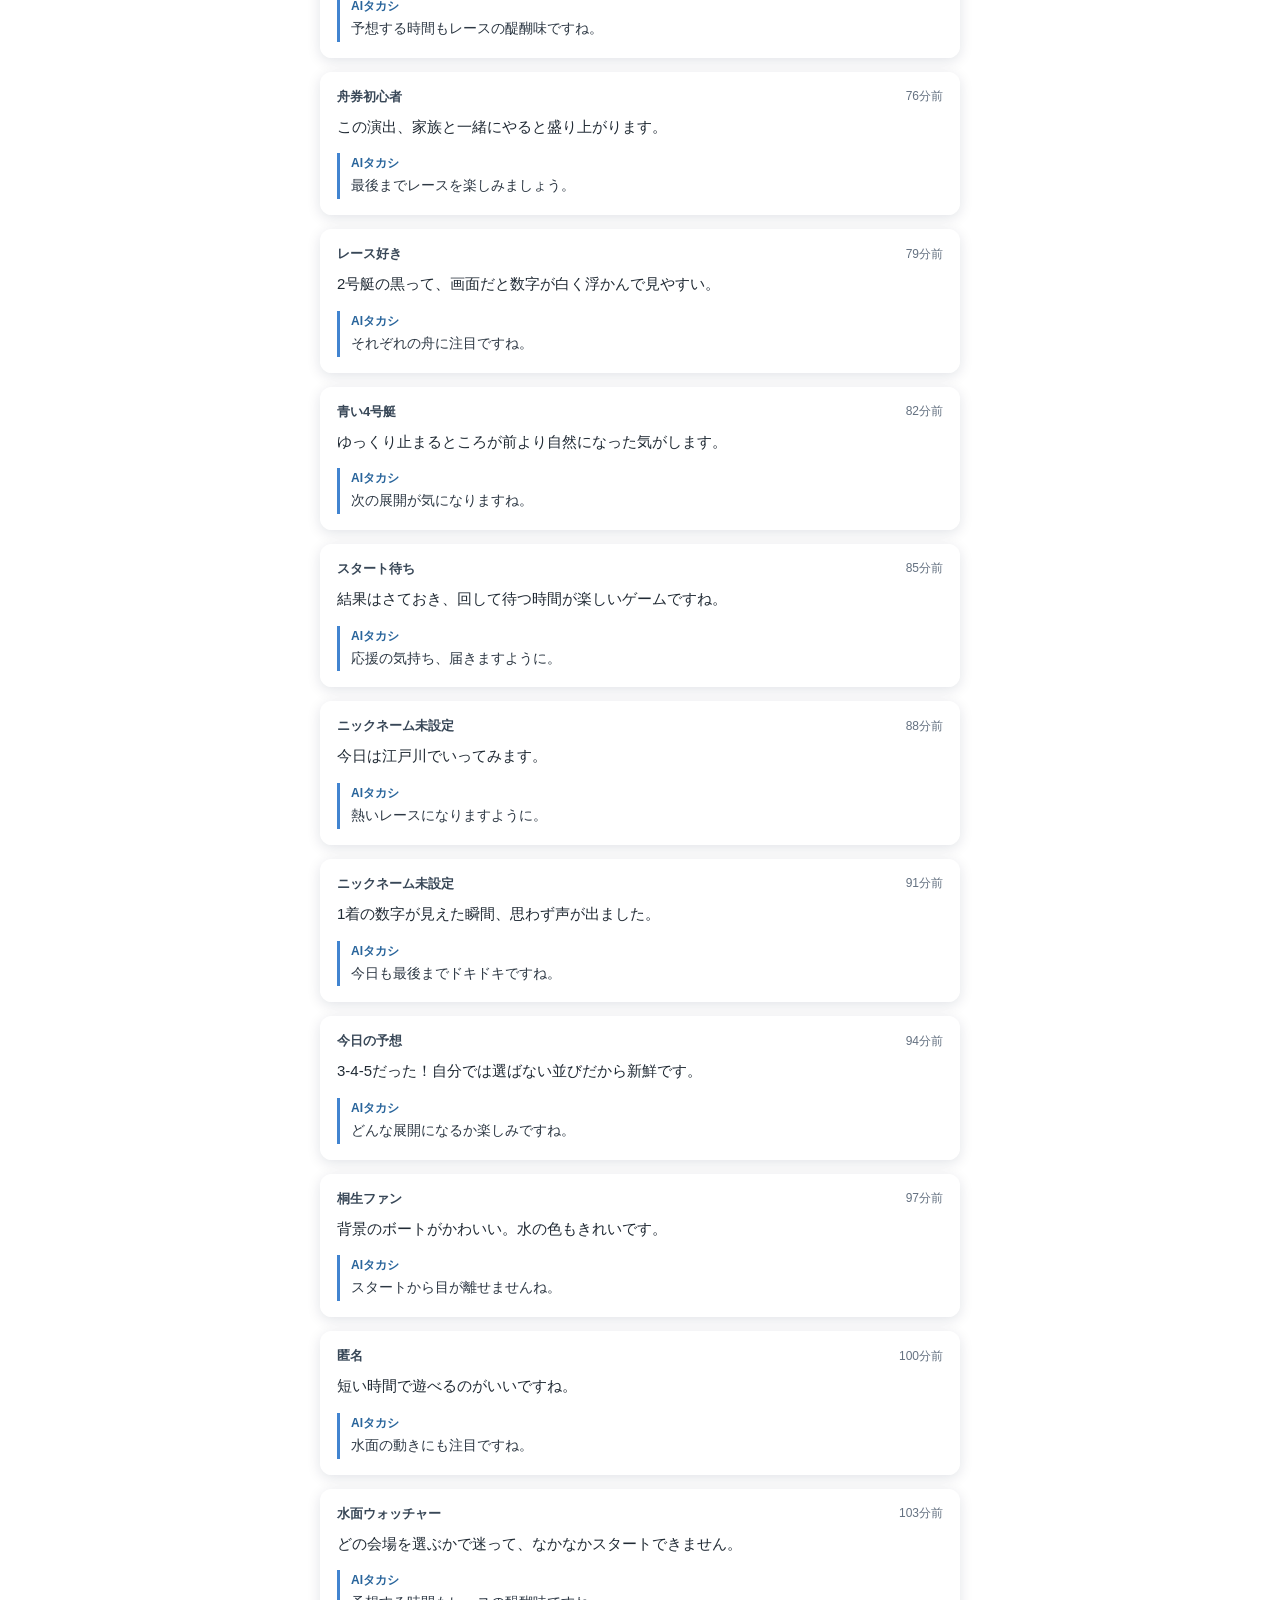
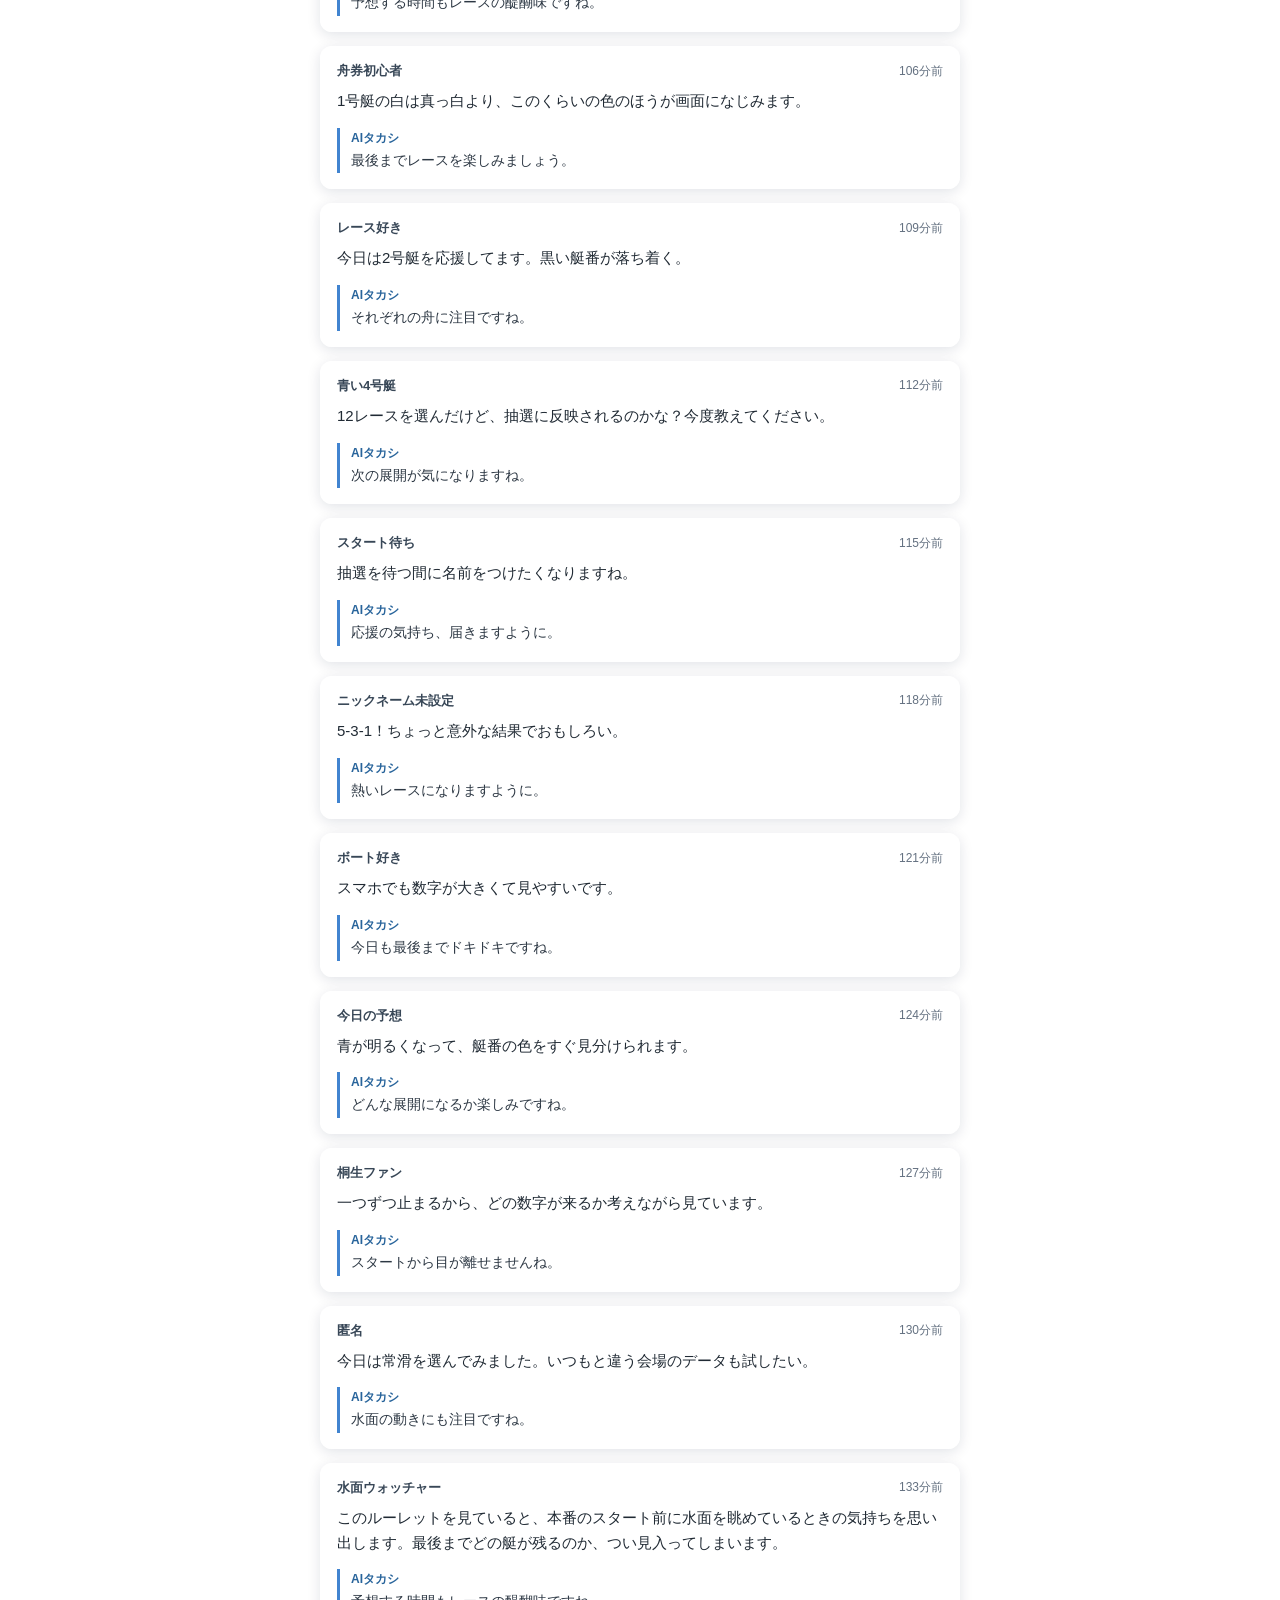
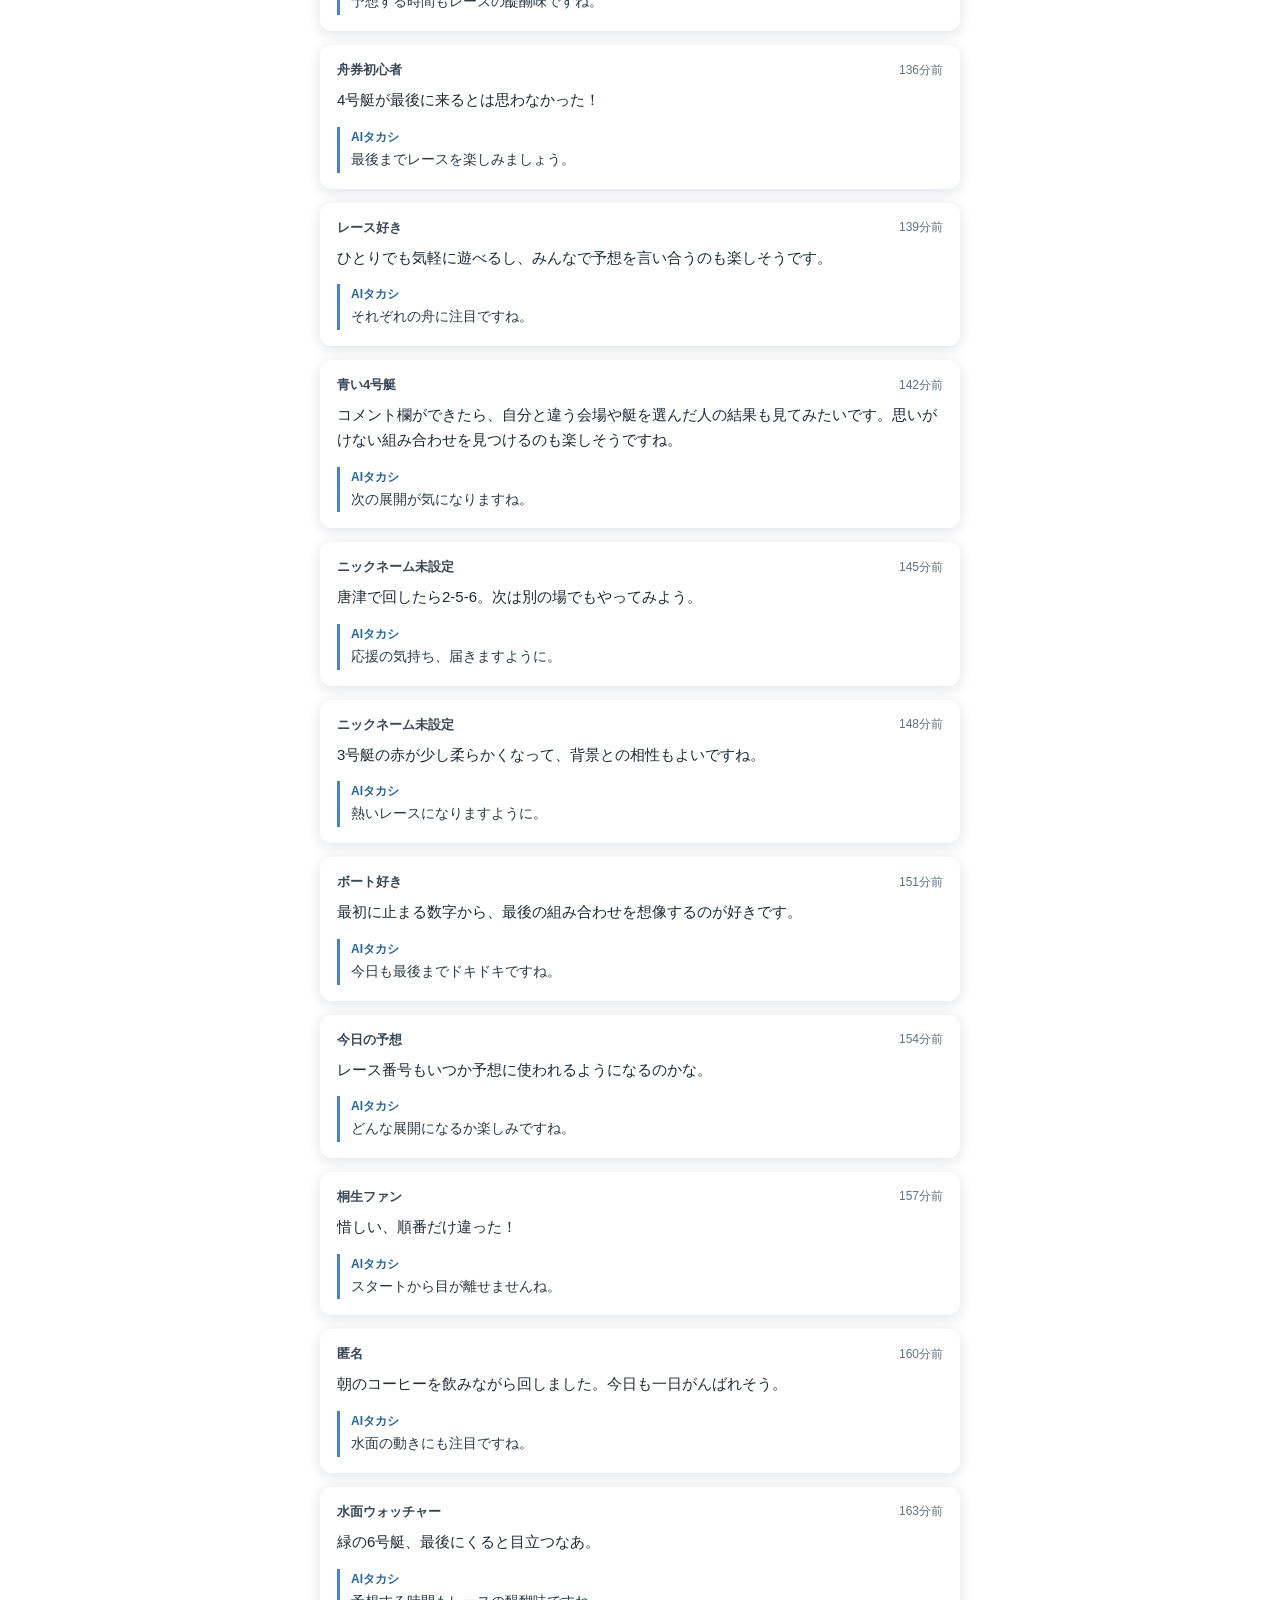
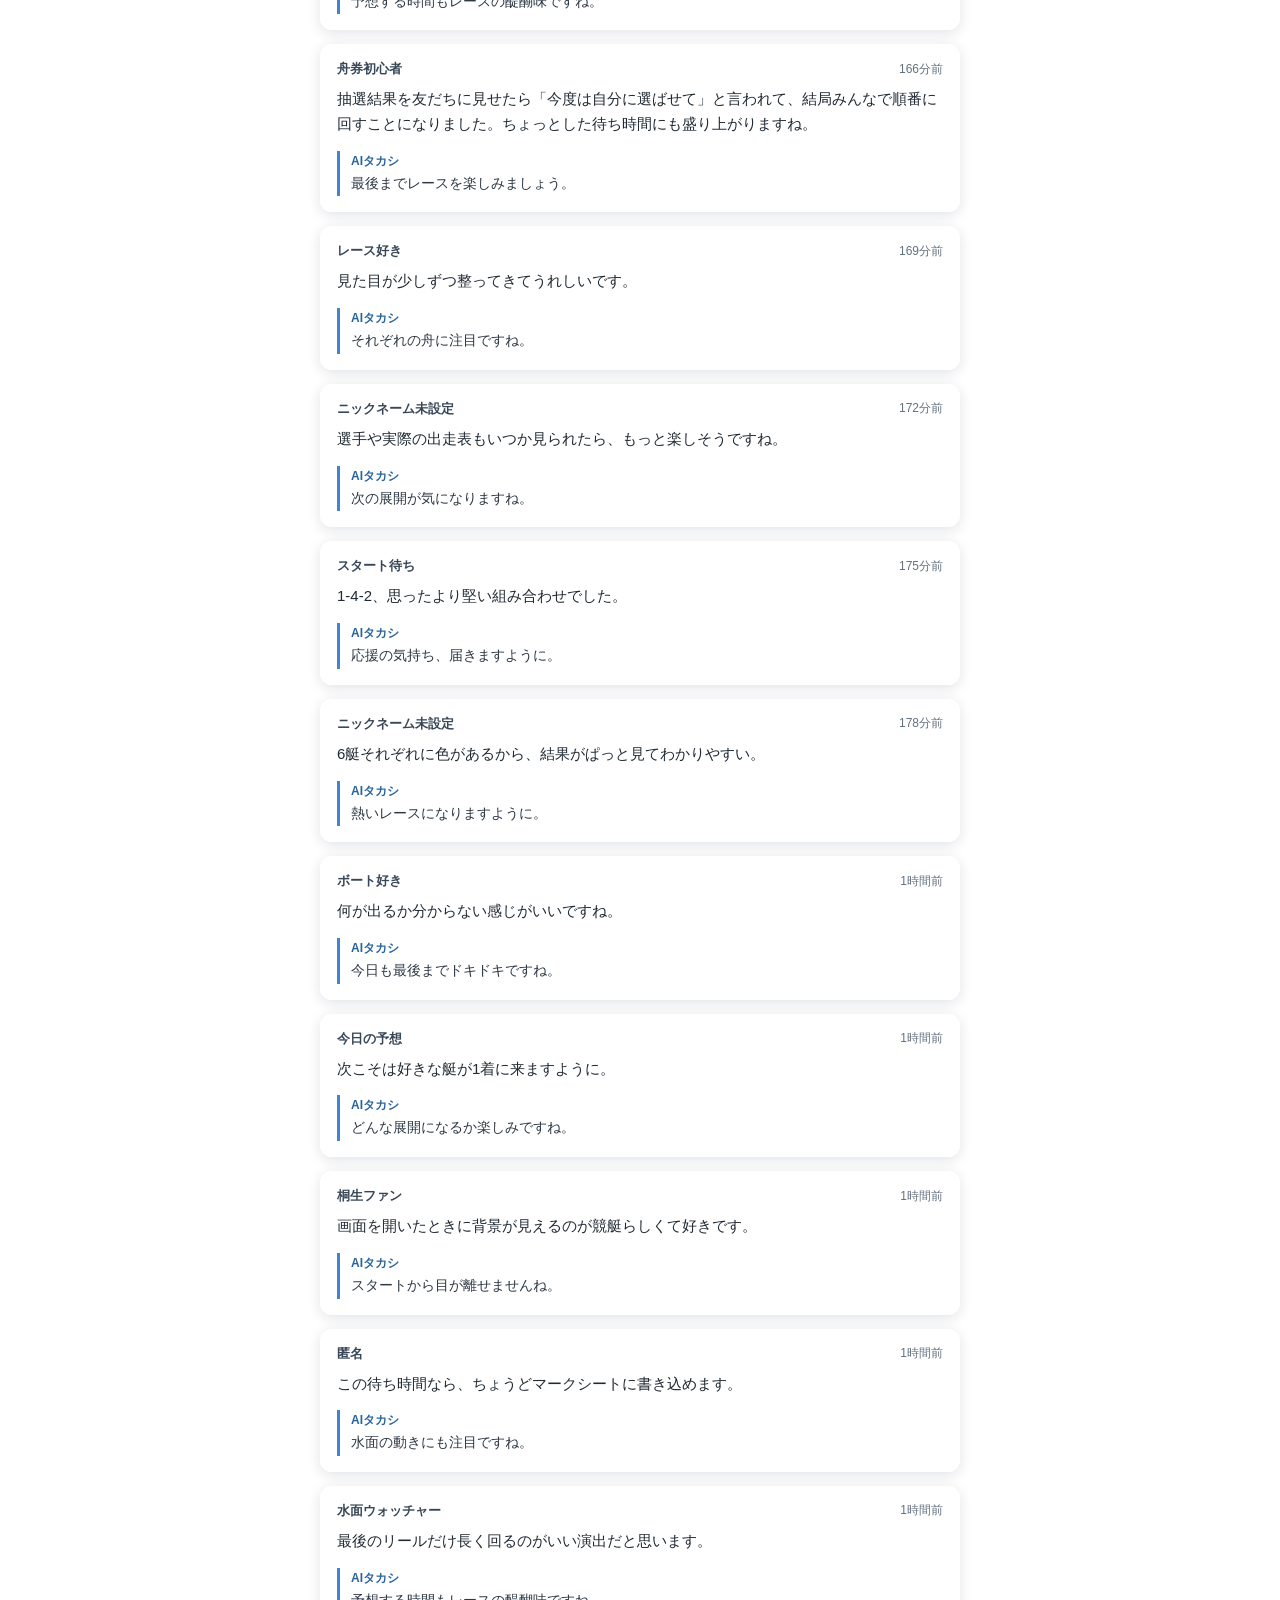
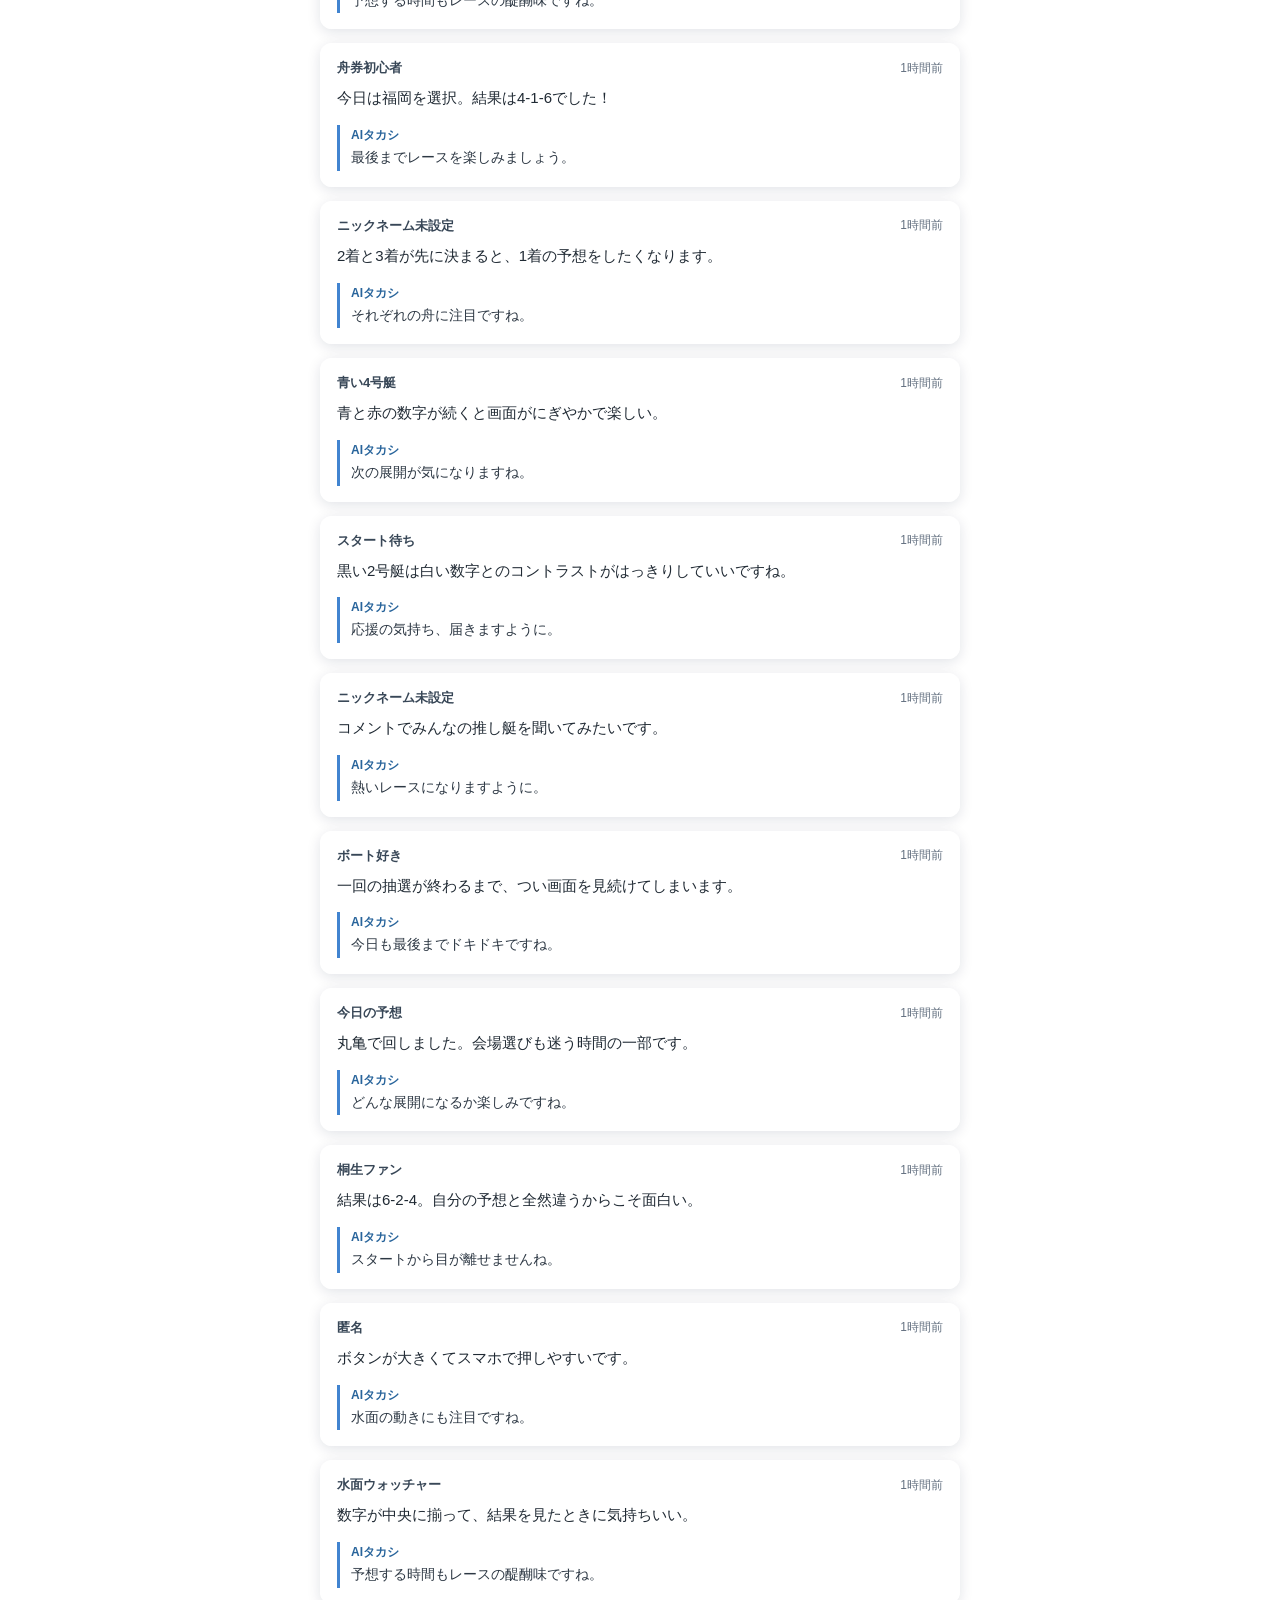
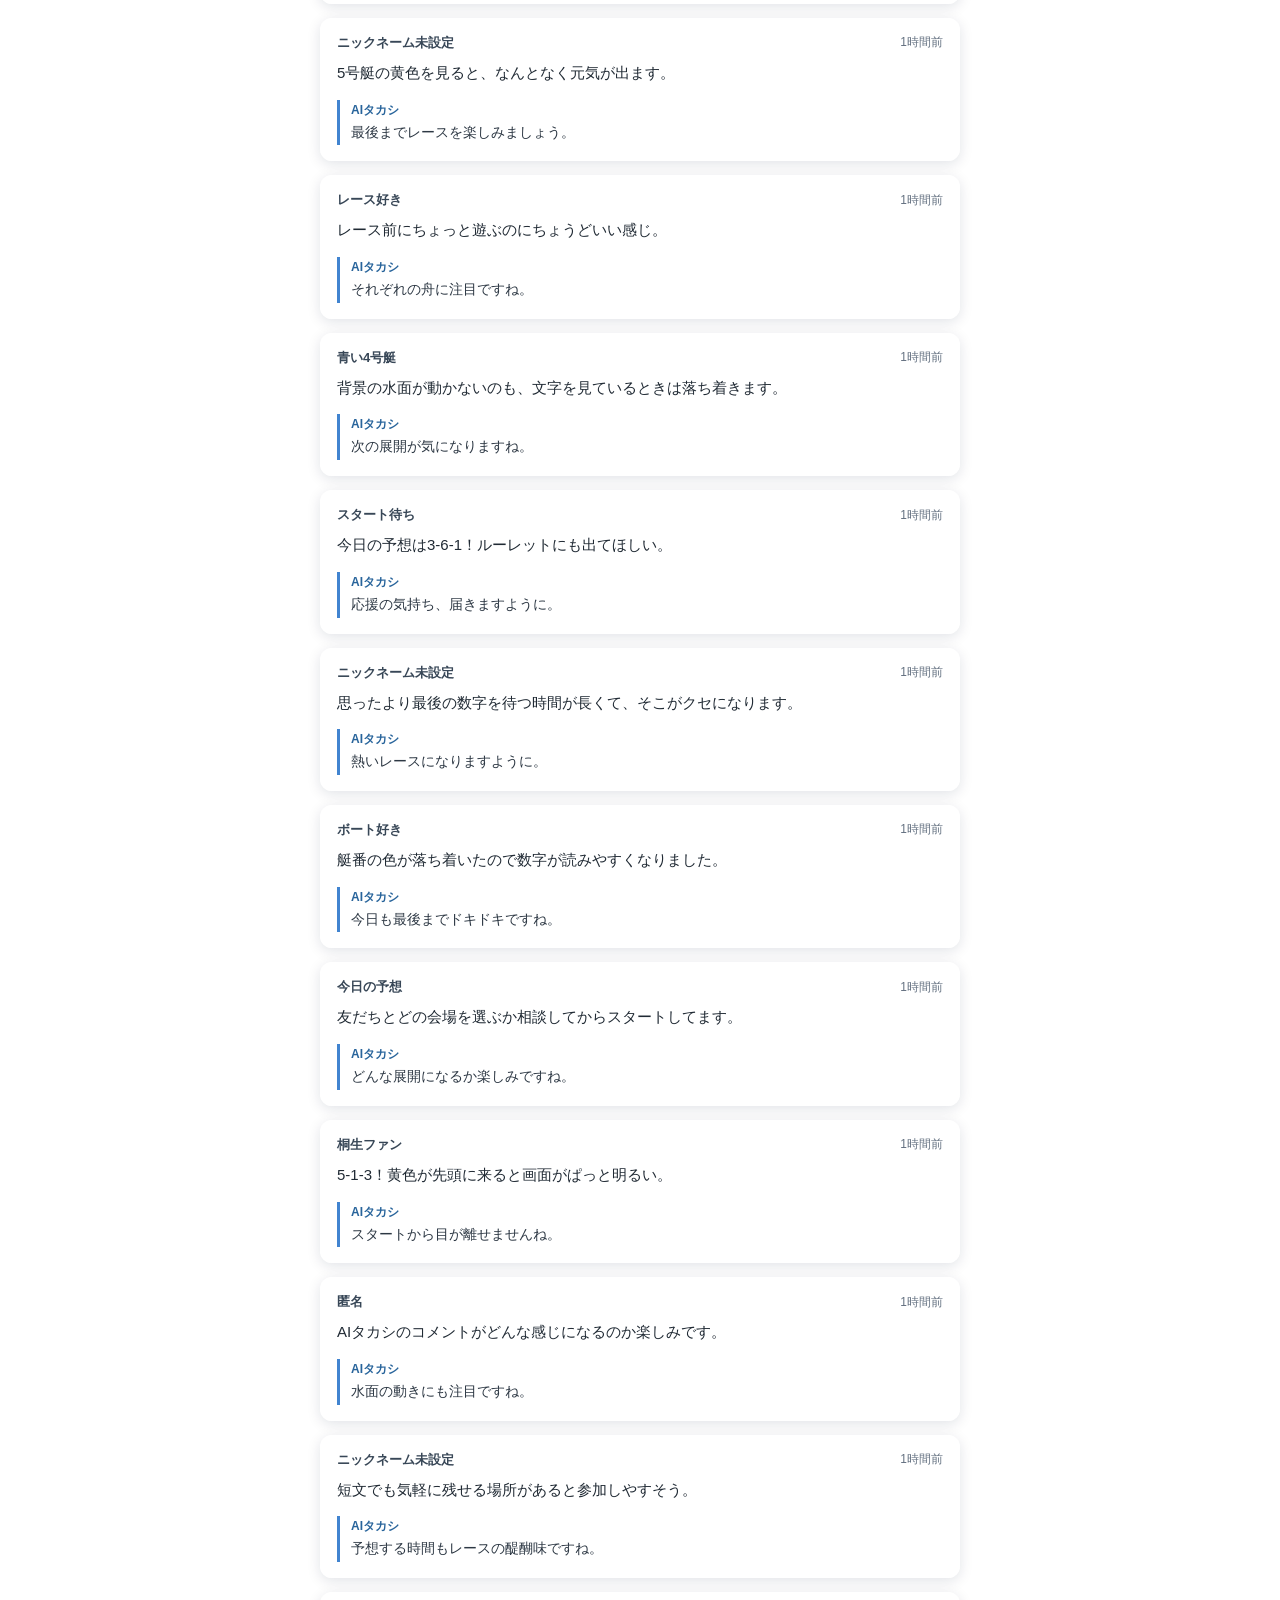
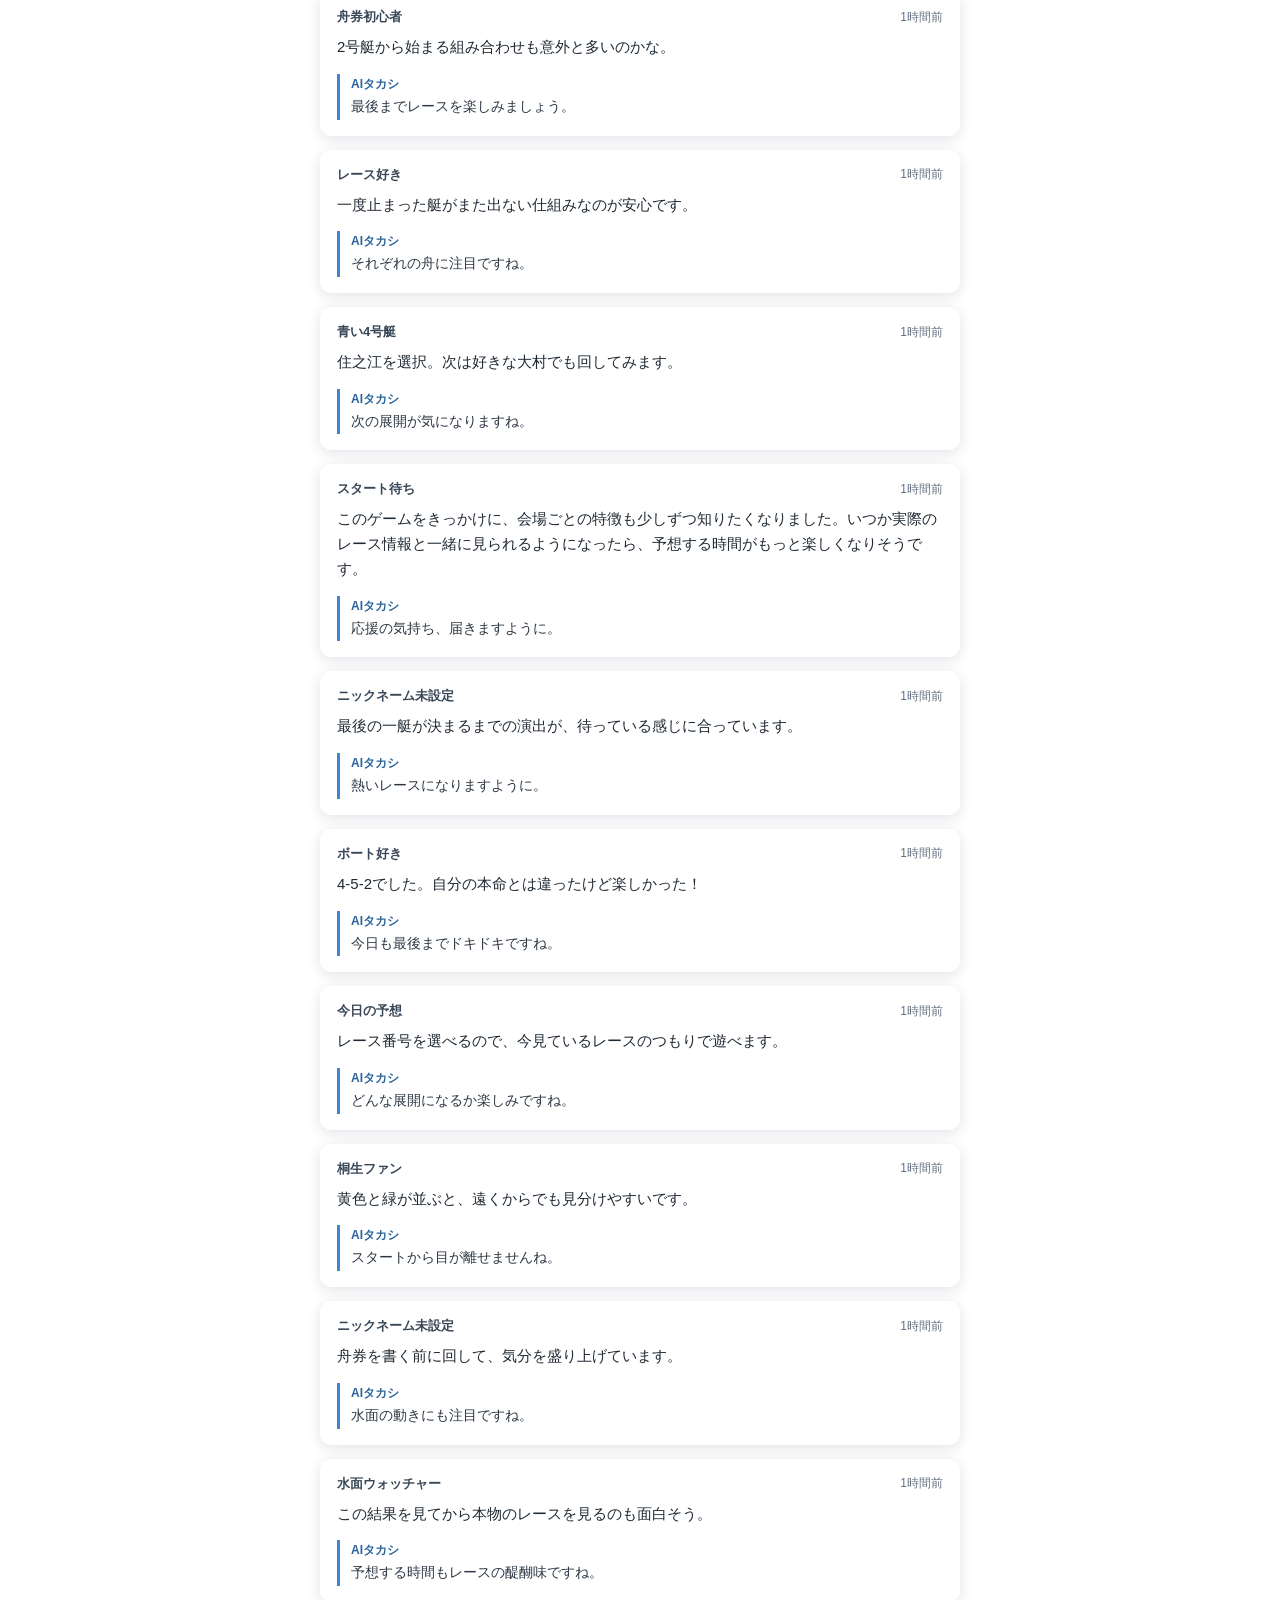
==== commit 9d7468d0: "プレビュー入力が送信されないことを明記" ====
--- a/comments-integration-preview.html
+++ b/comments-integration-preview.html
@@ -96,7 +96,7 @@
             <input class="nickname-input" id="nickname" type="text" placeholder="ニックネーム">
             <label class="field-label" for="comment">コメント</label>
             <textarea class="comment-input" id="comment" rows="3" maxlength="280" placeholder="レースの感想をどうぞ"></textarea>
-            <p class="privacy-hint">電話番号など個人情報は投稿前にチェックします。</p>
+            <p class="privacy-hint">画面確認用のサンプルです。入力内容は送信されません。</p>
             <button class="post-button" type="button" disabled>投稿機能の準備中</button>
         </form>
         <div class="comments-list" id="comments-list" aria-label="サンプルコメント100件"></div>
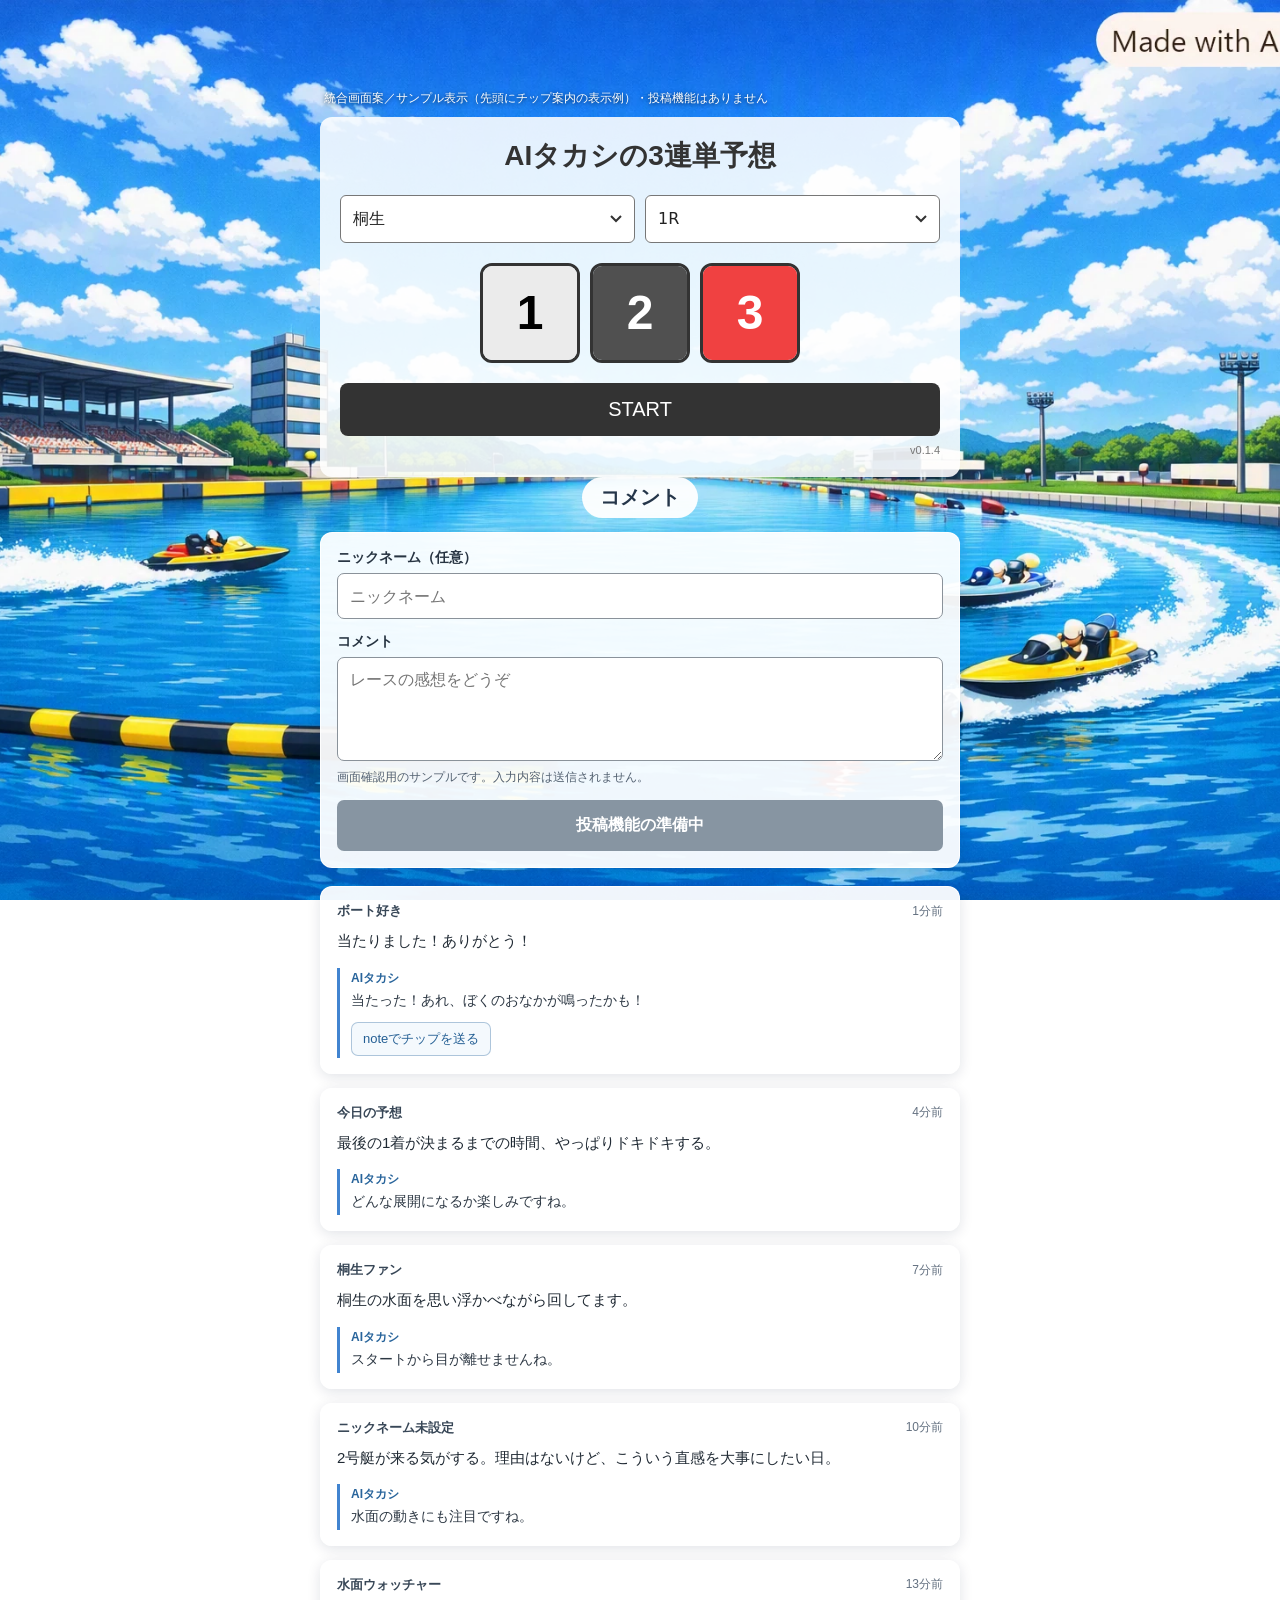
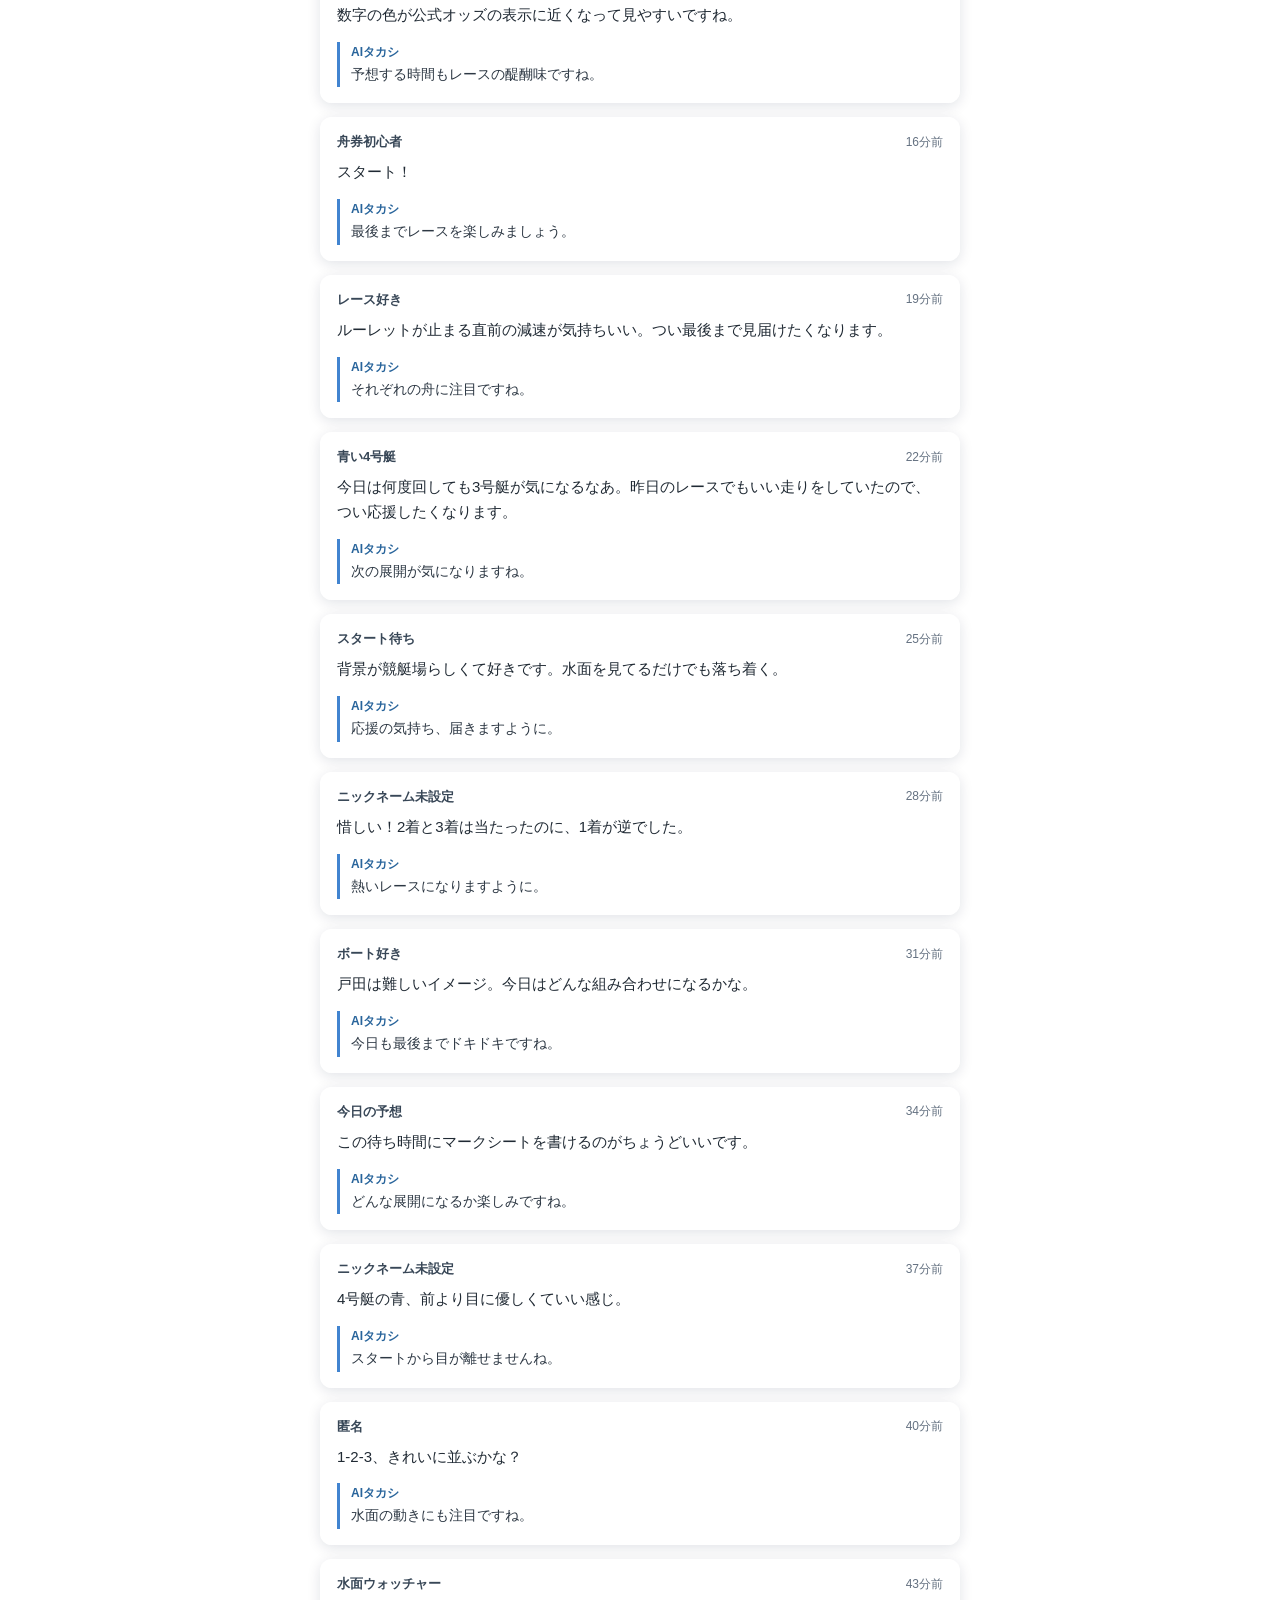
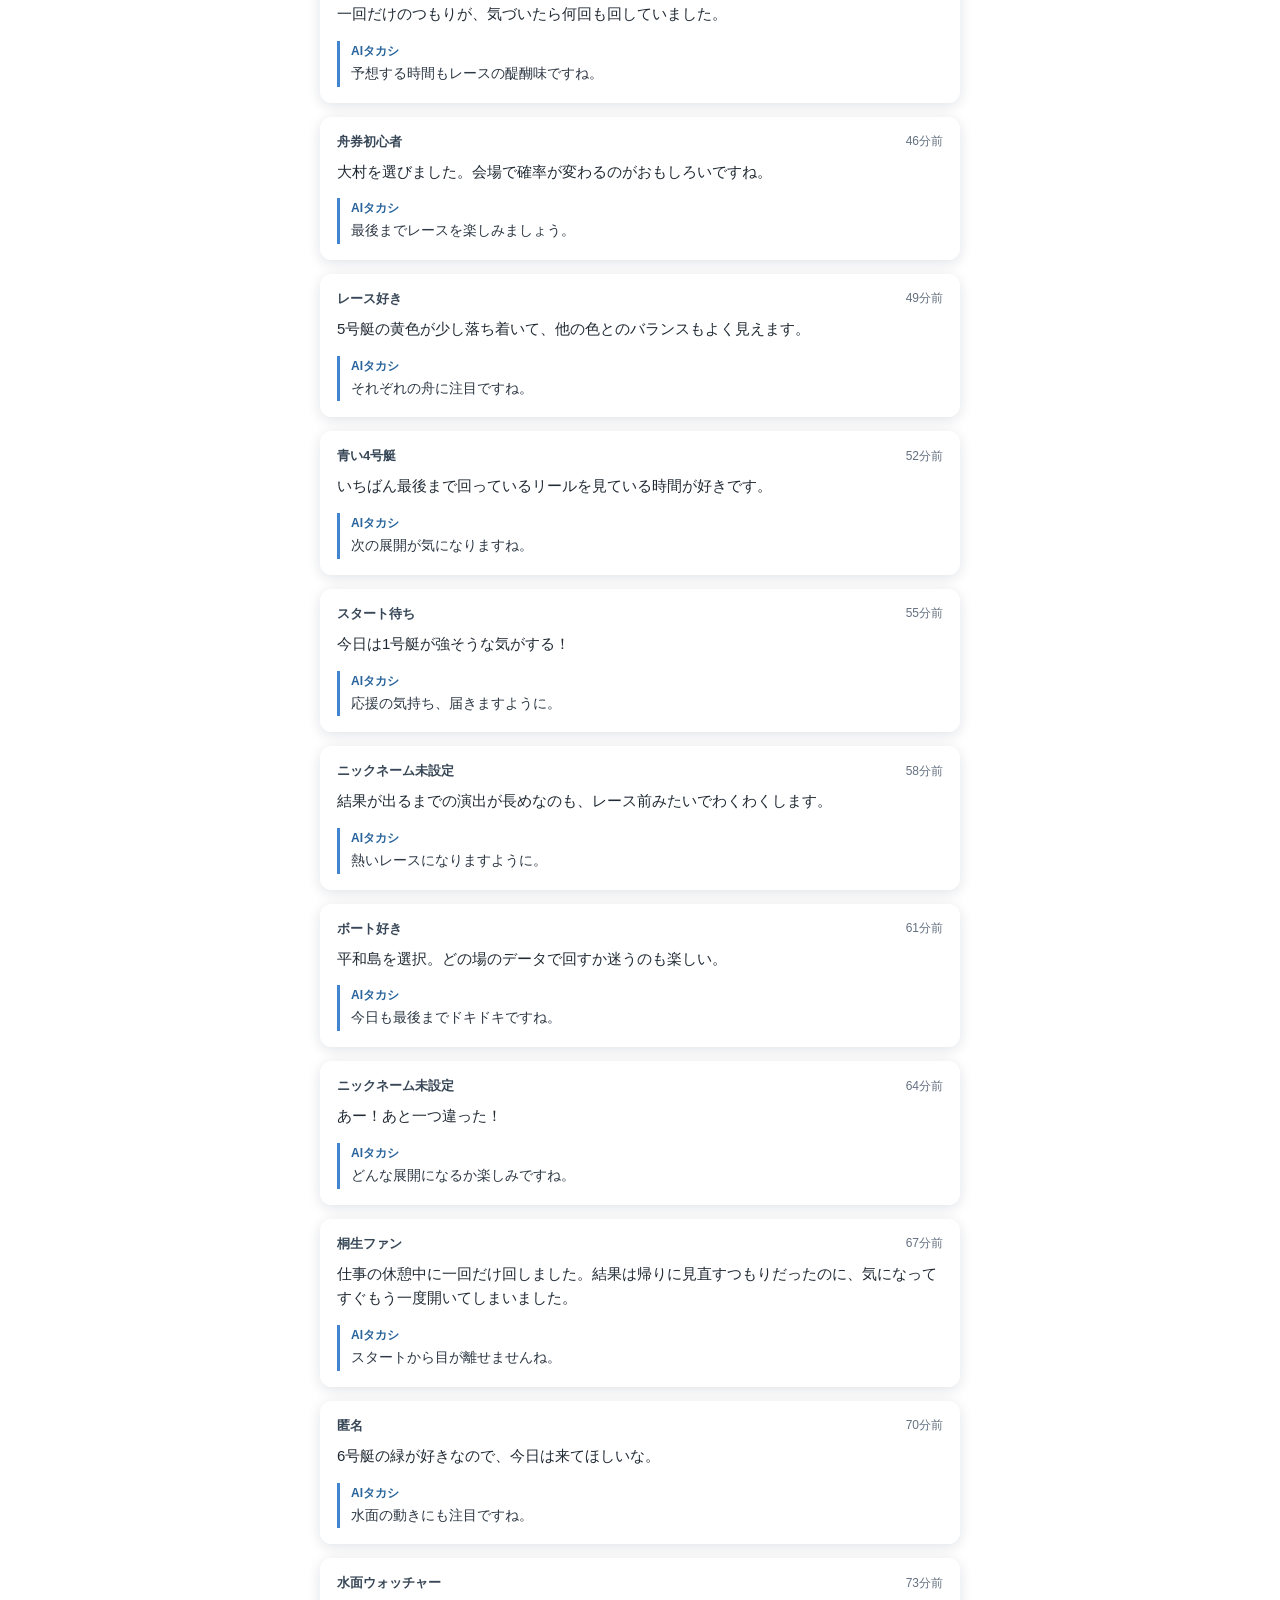
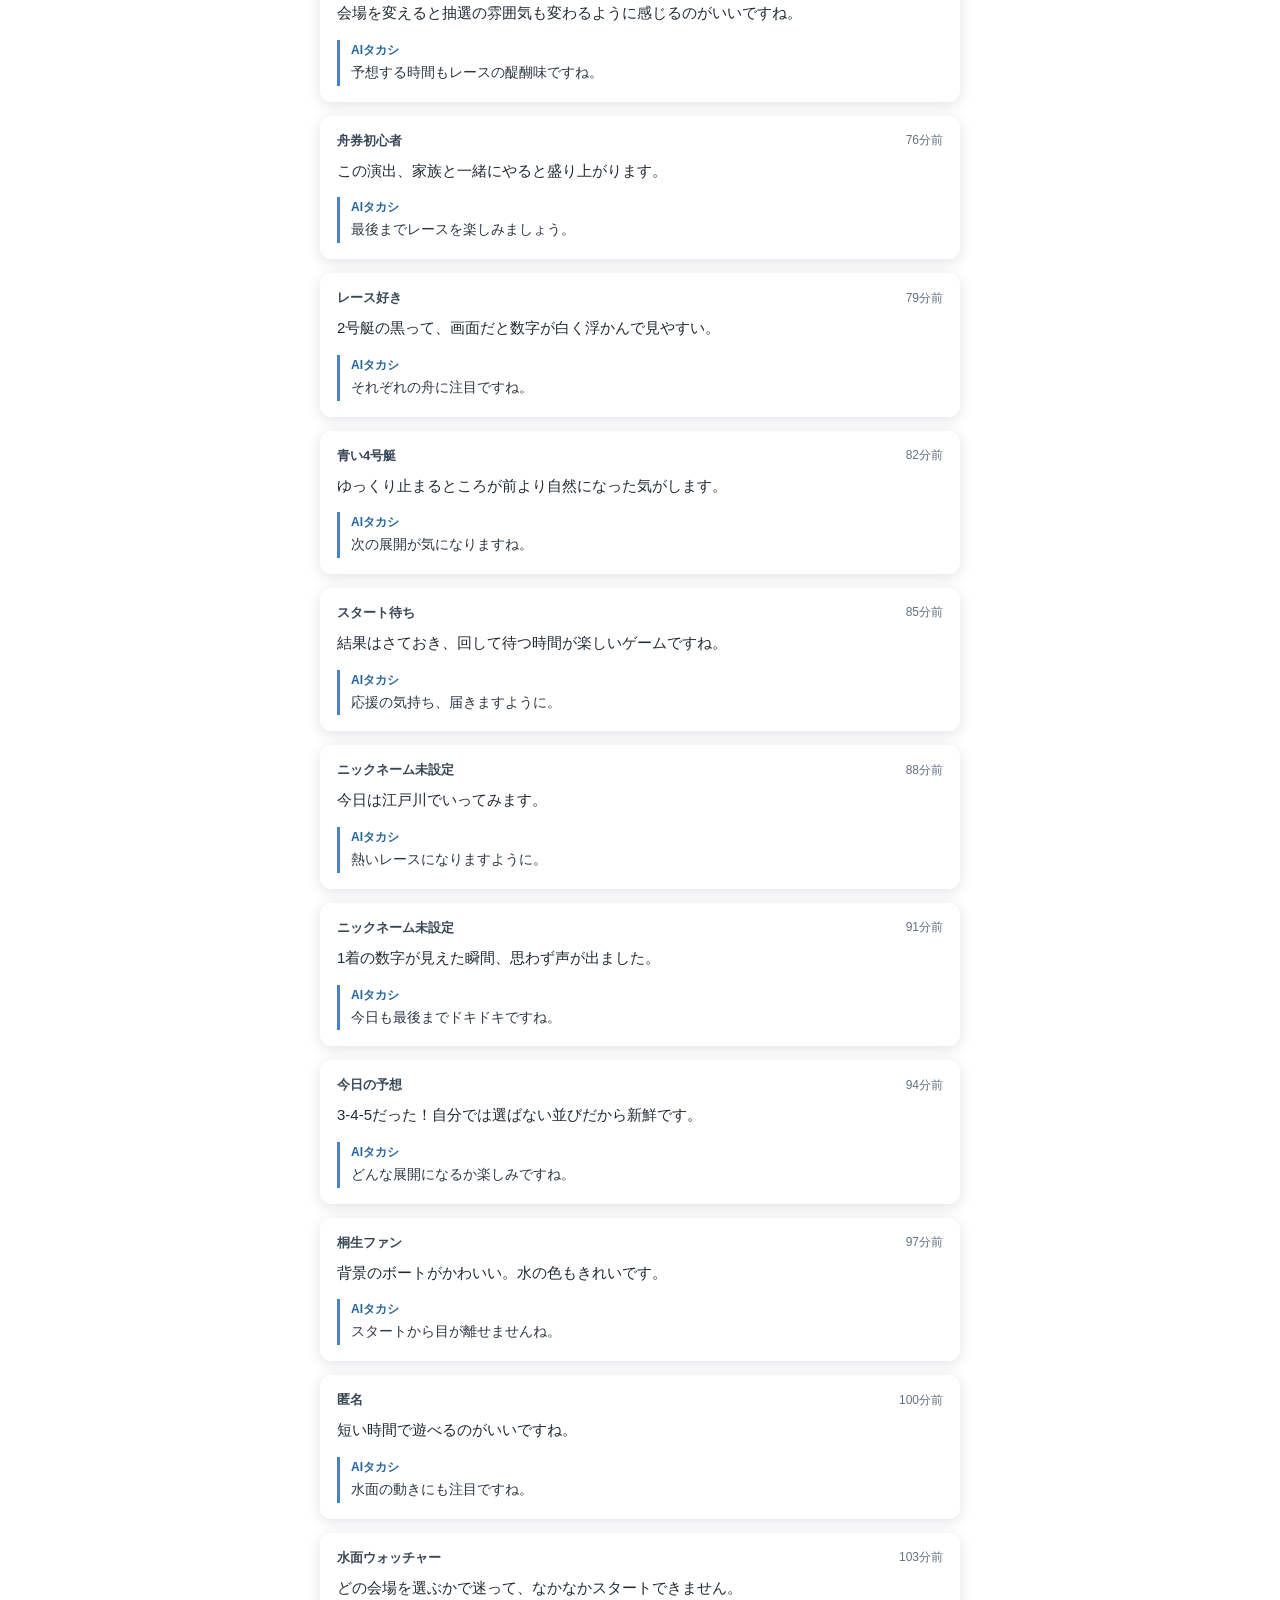
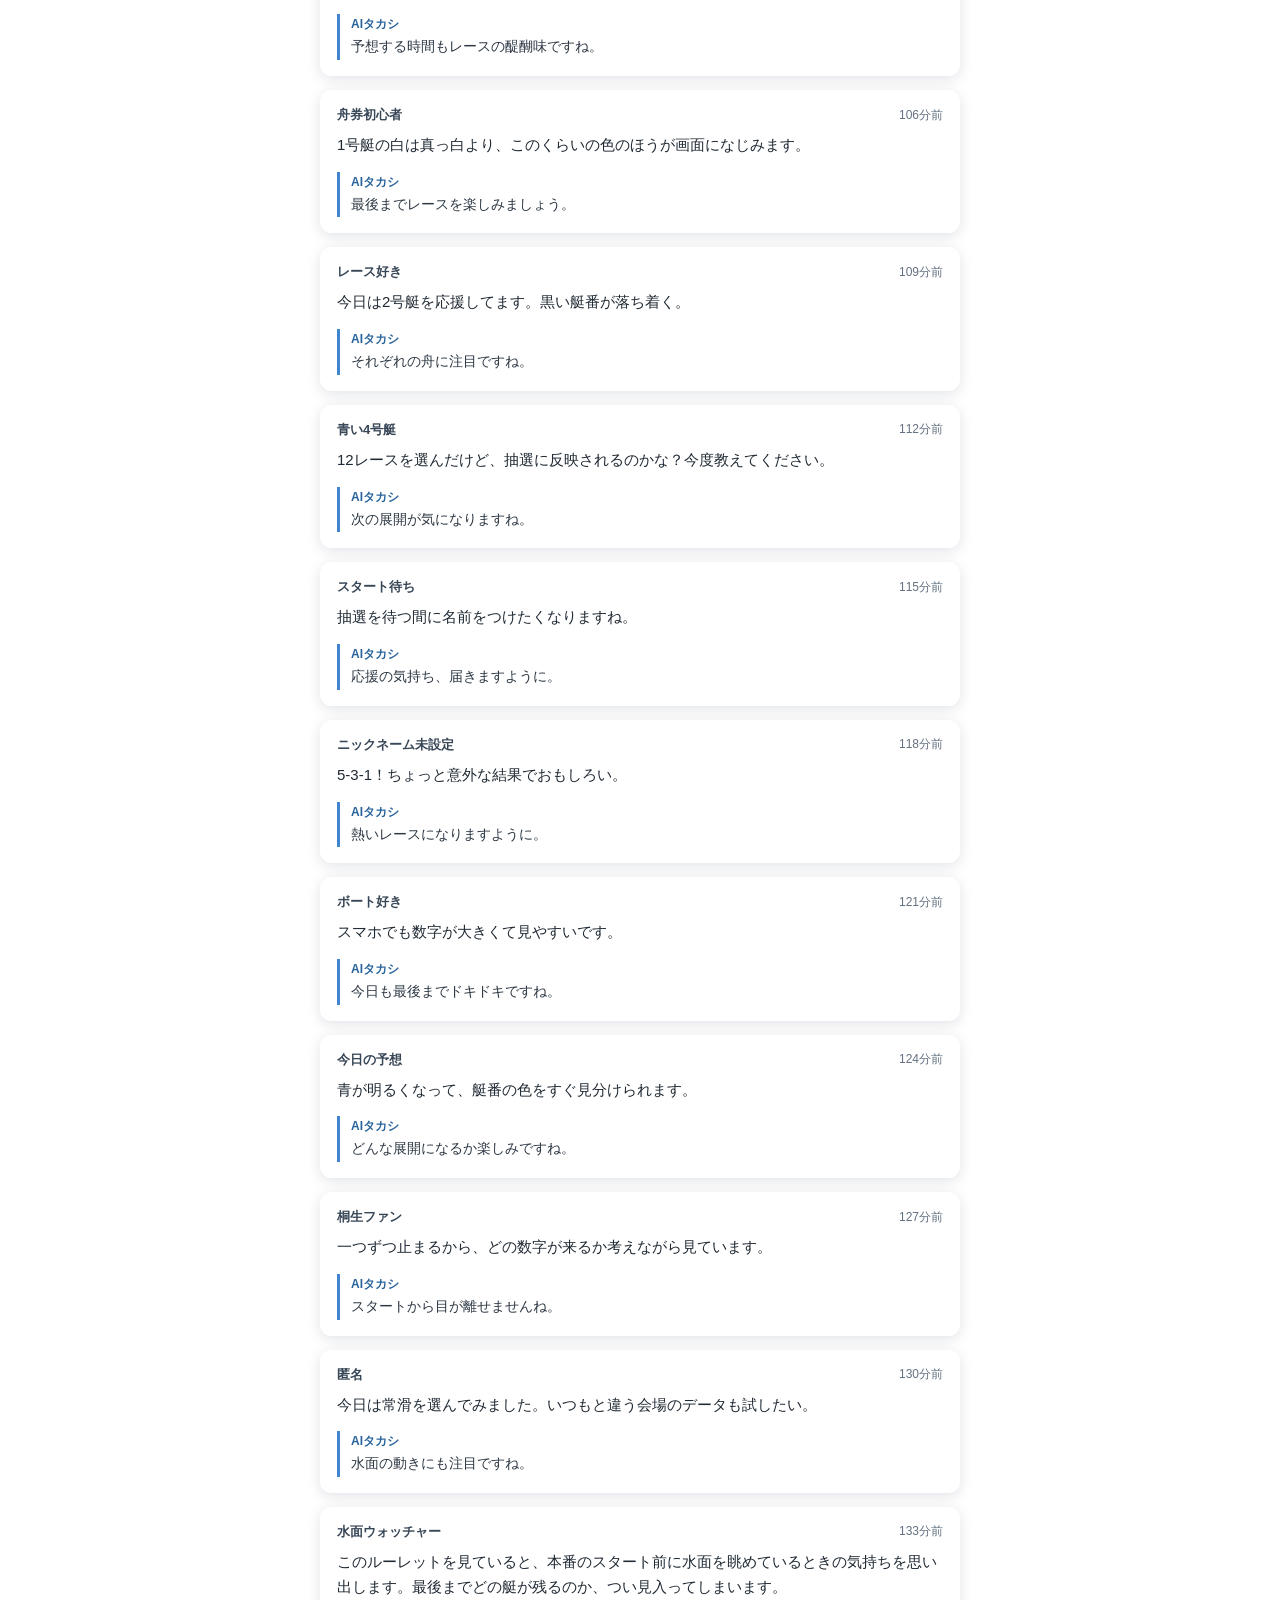
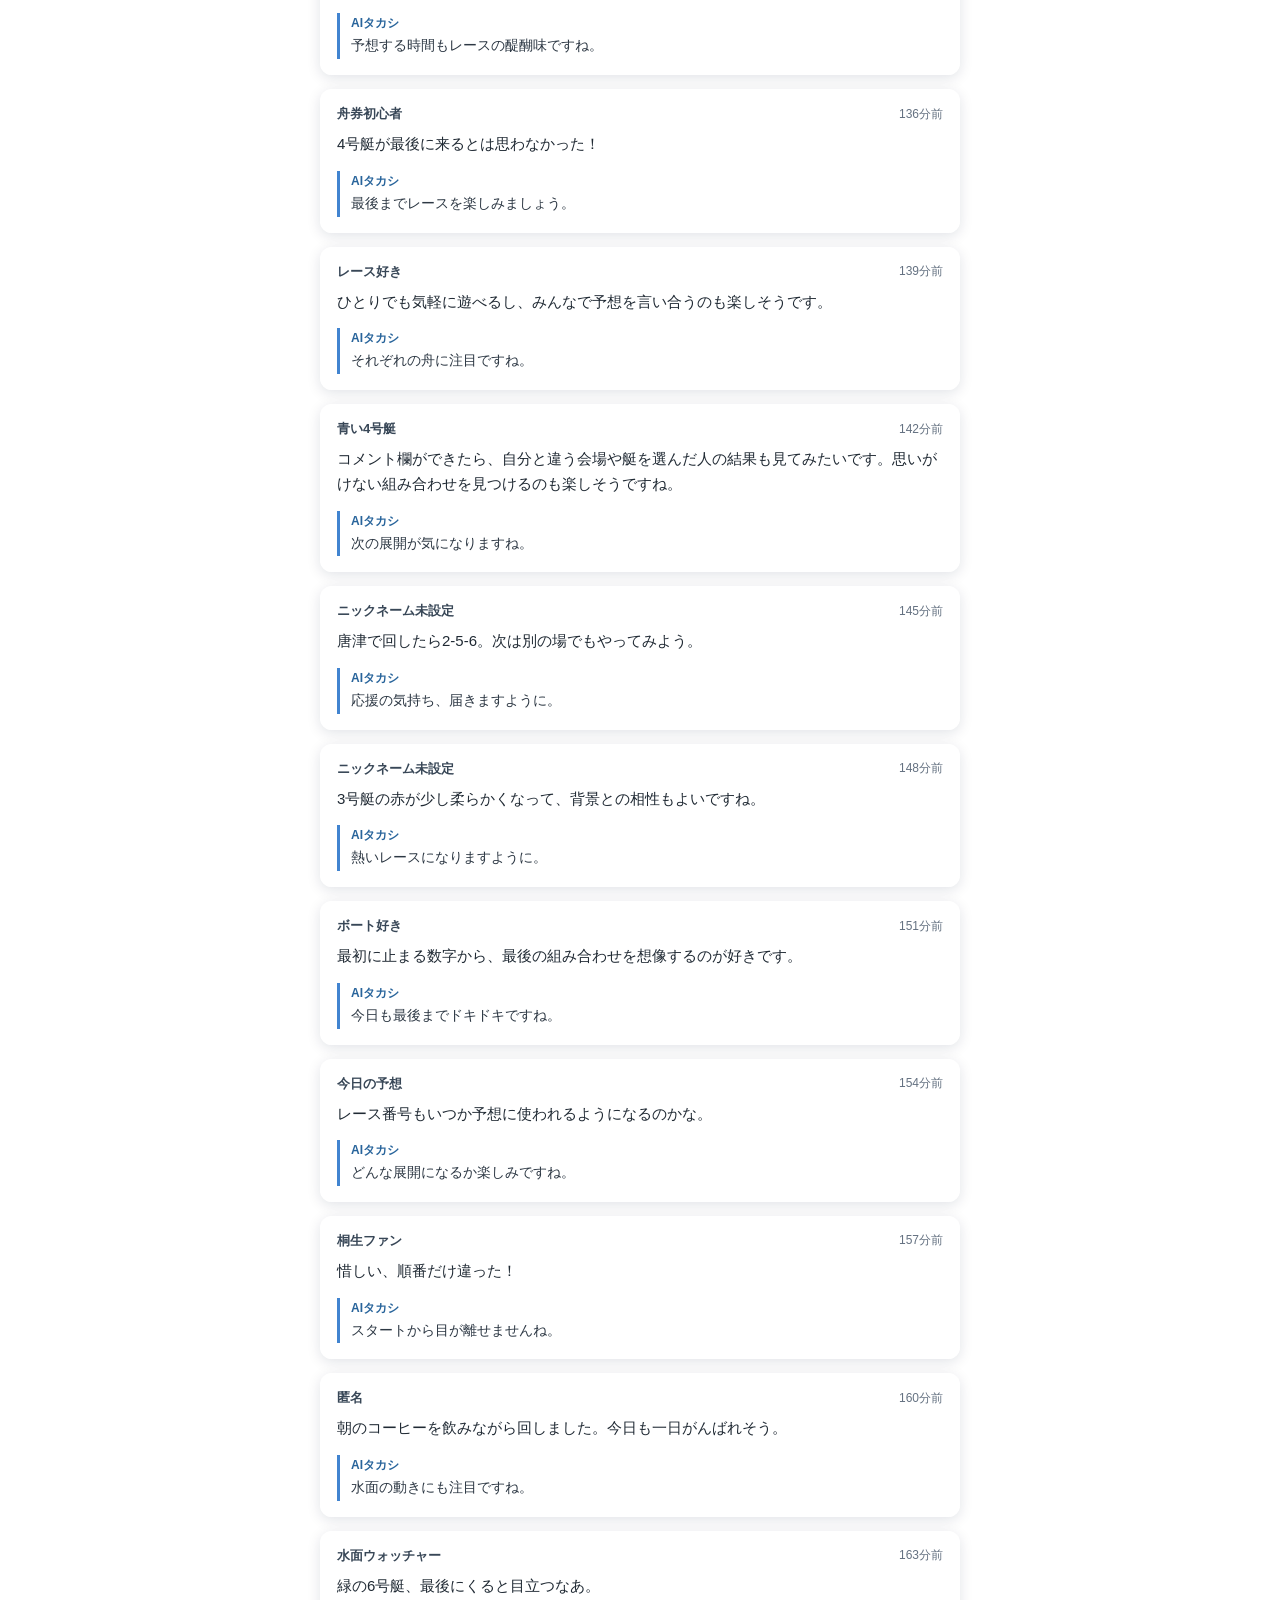
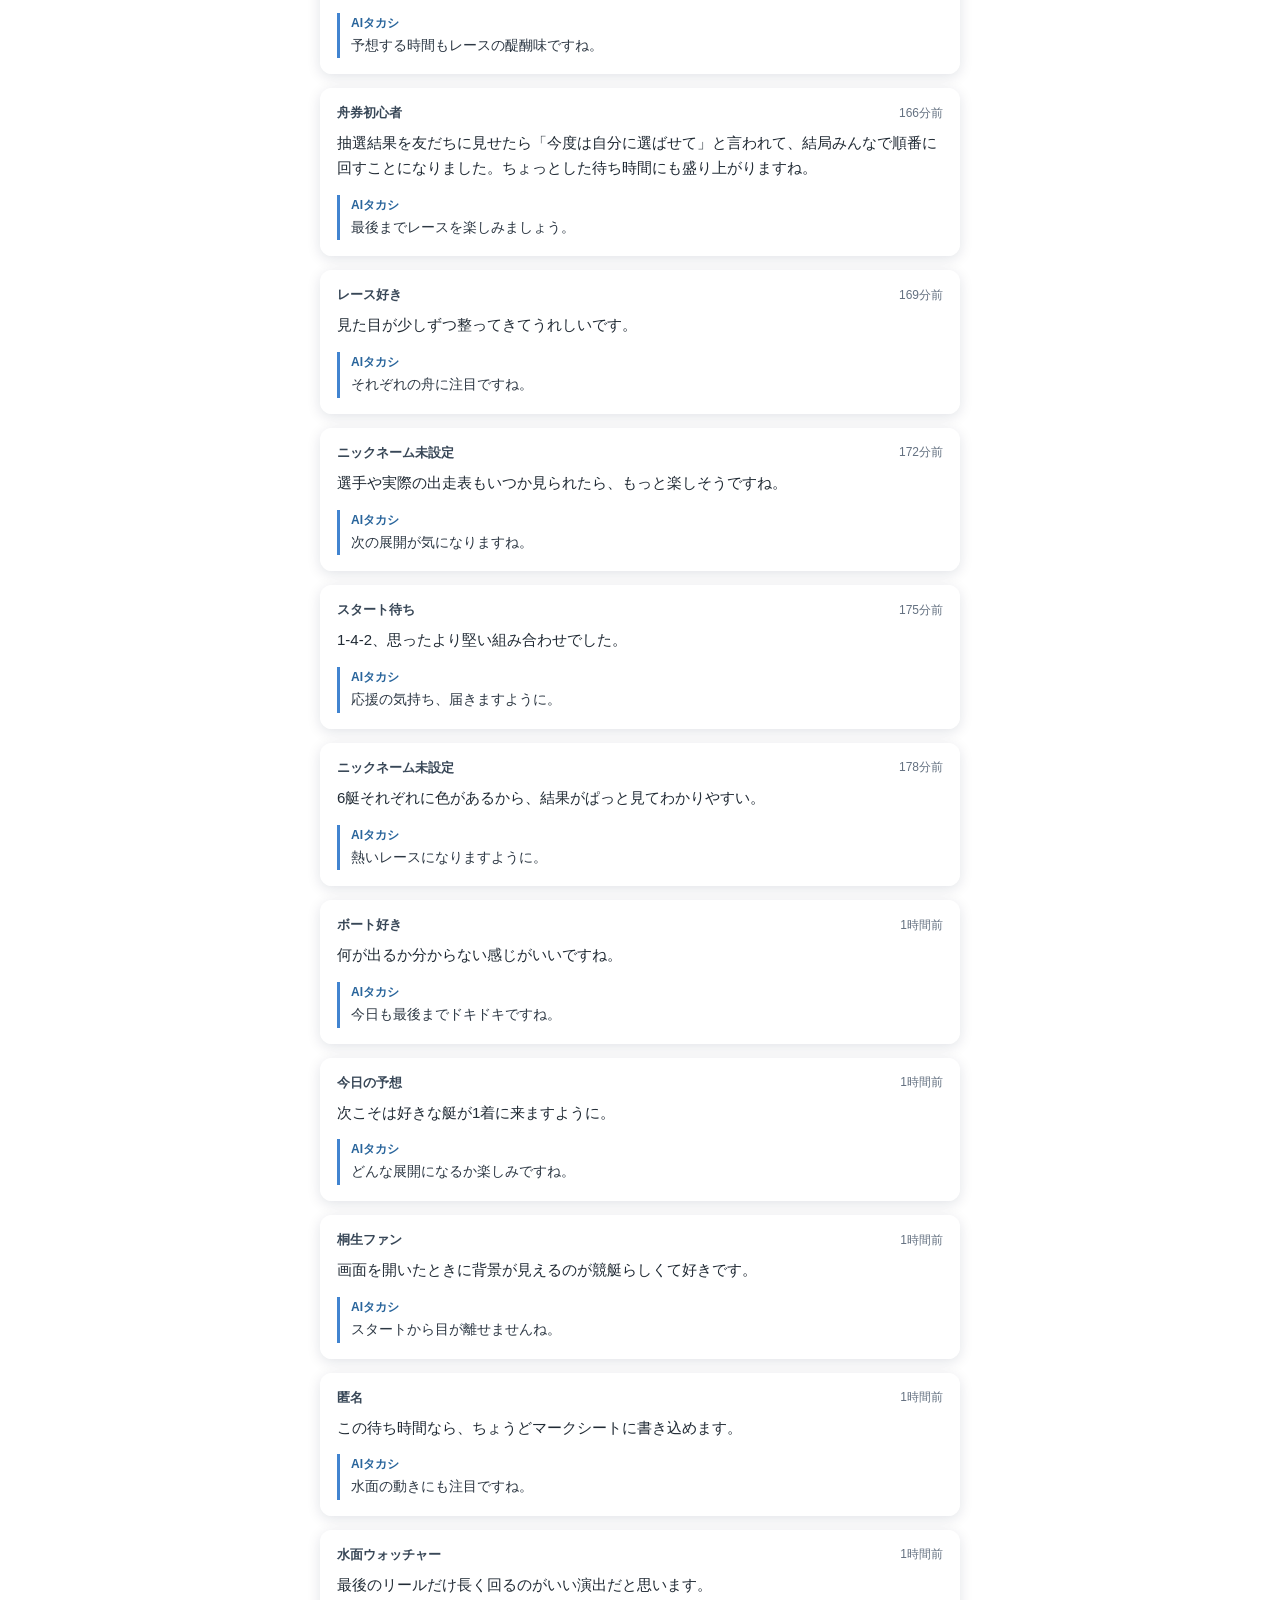
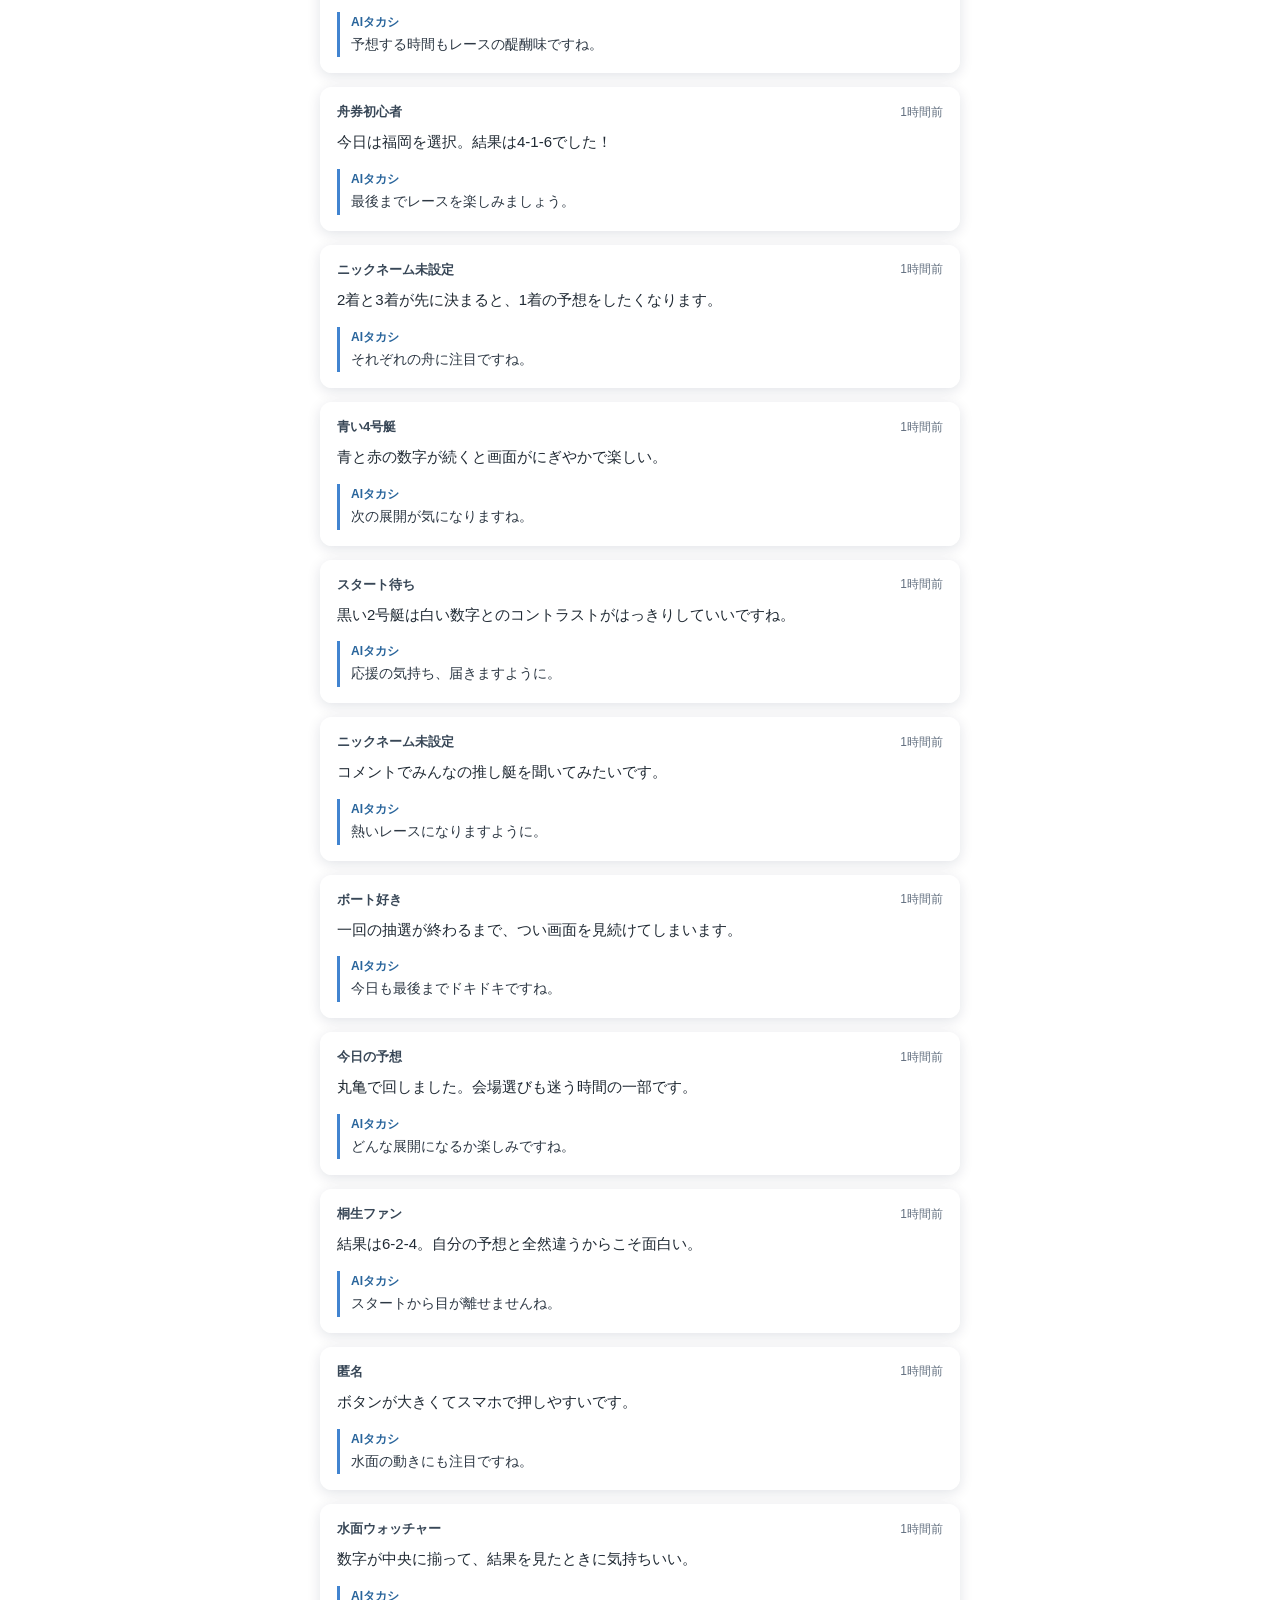
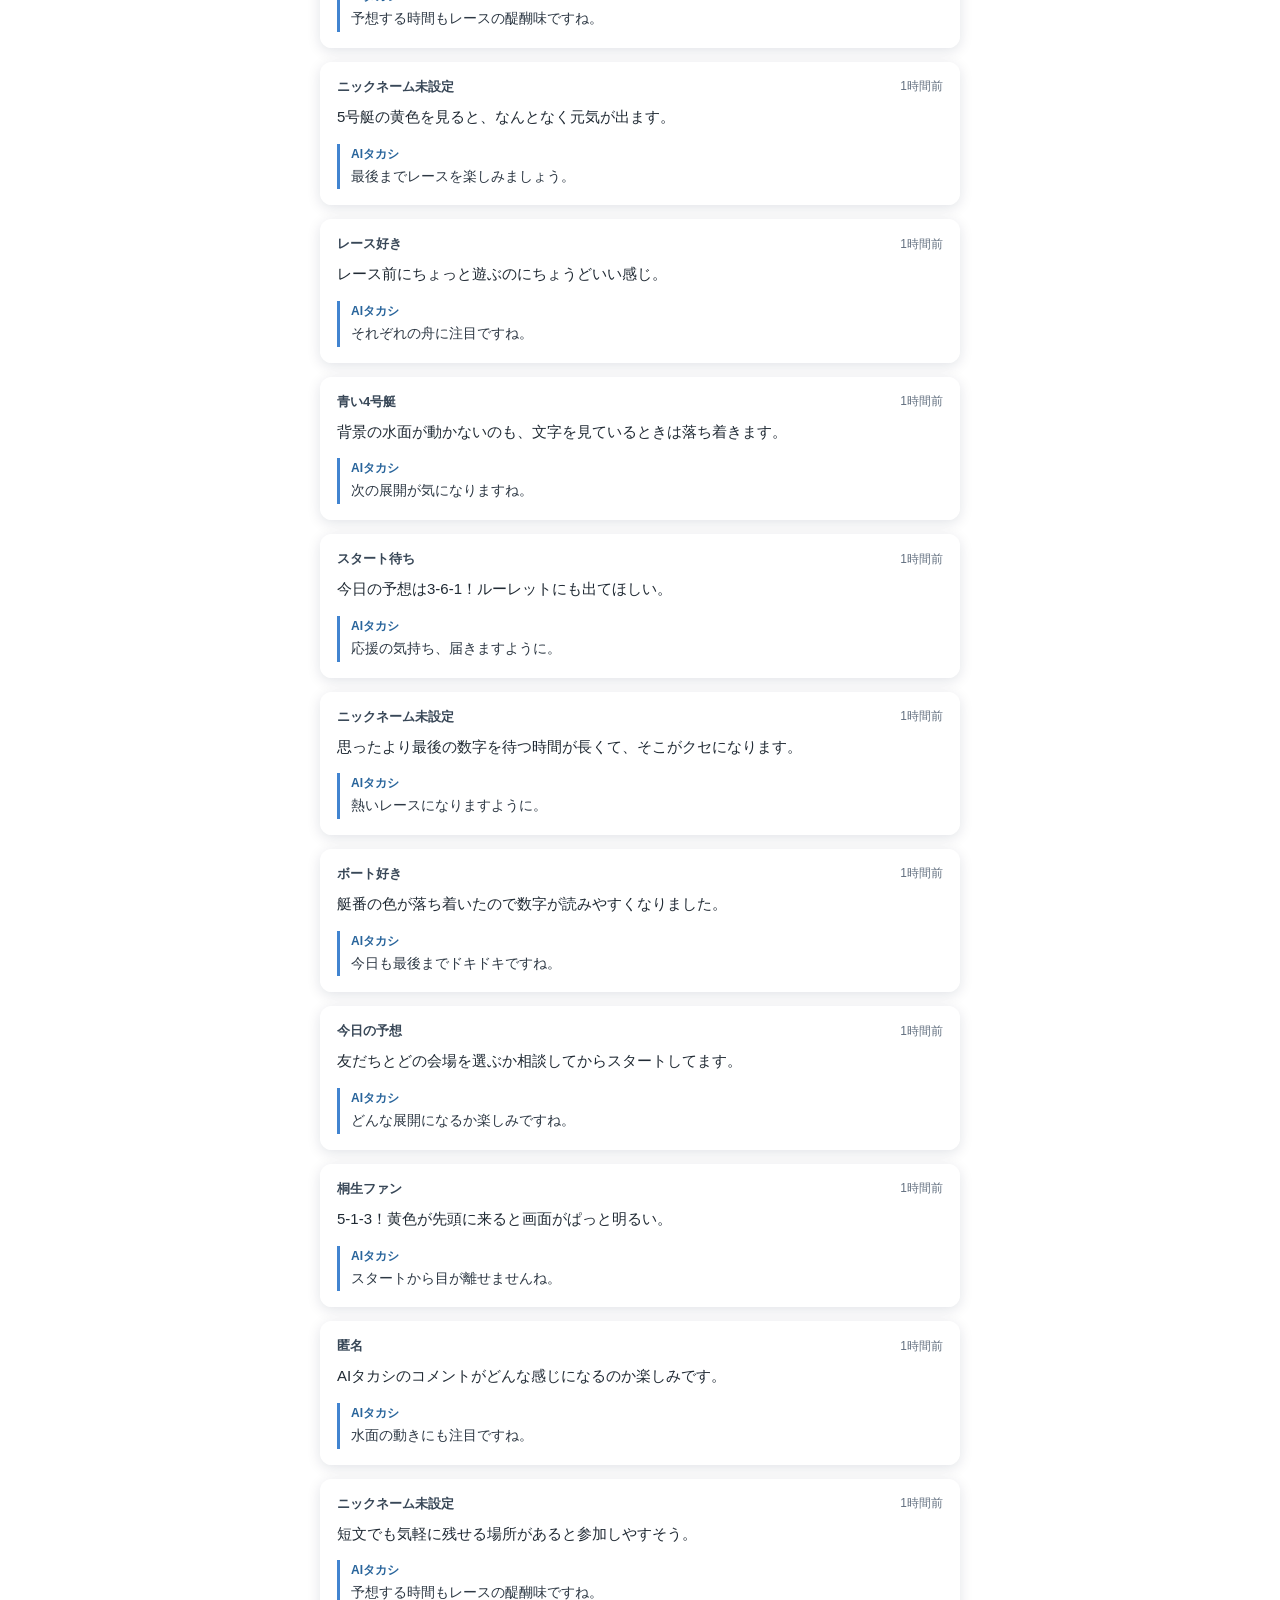
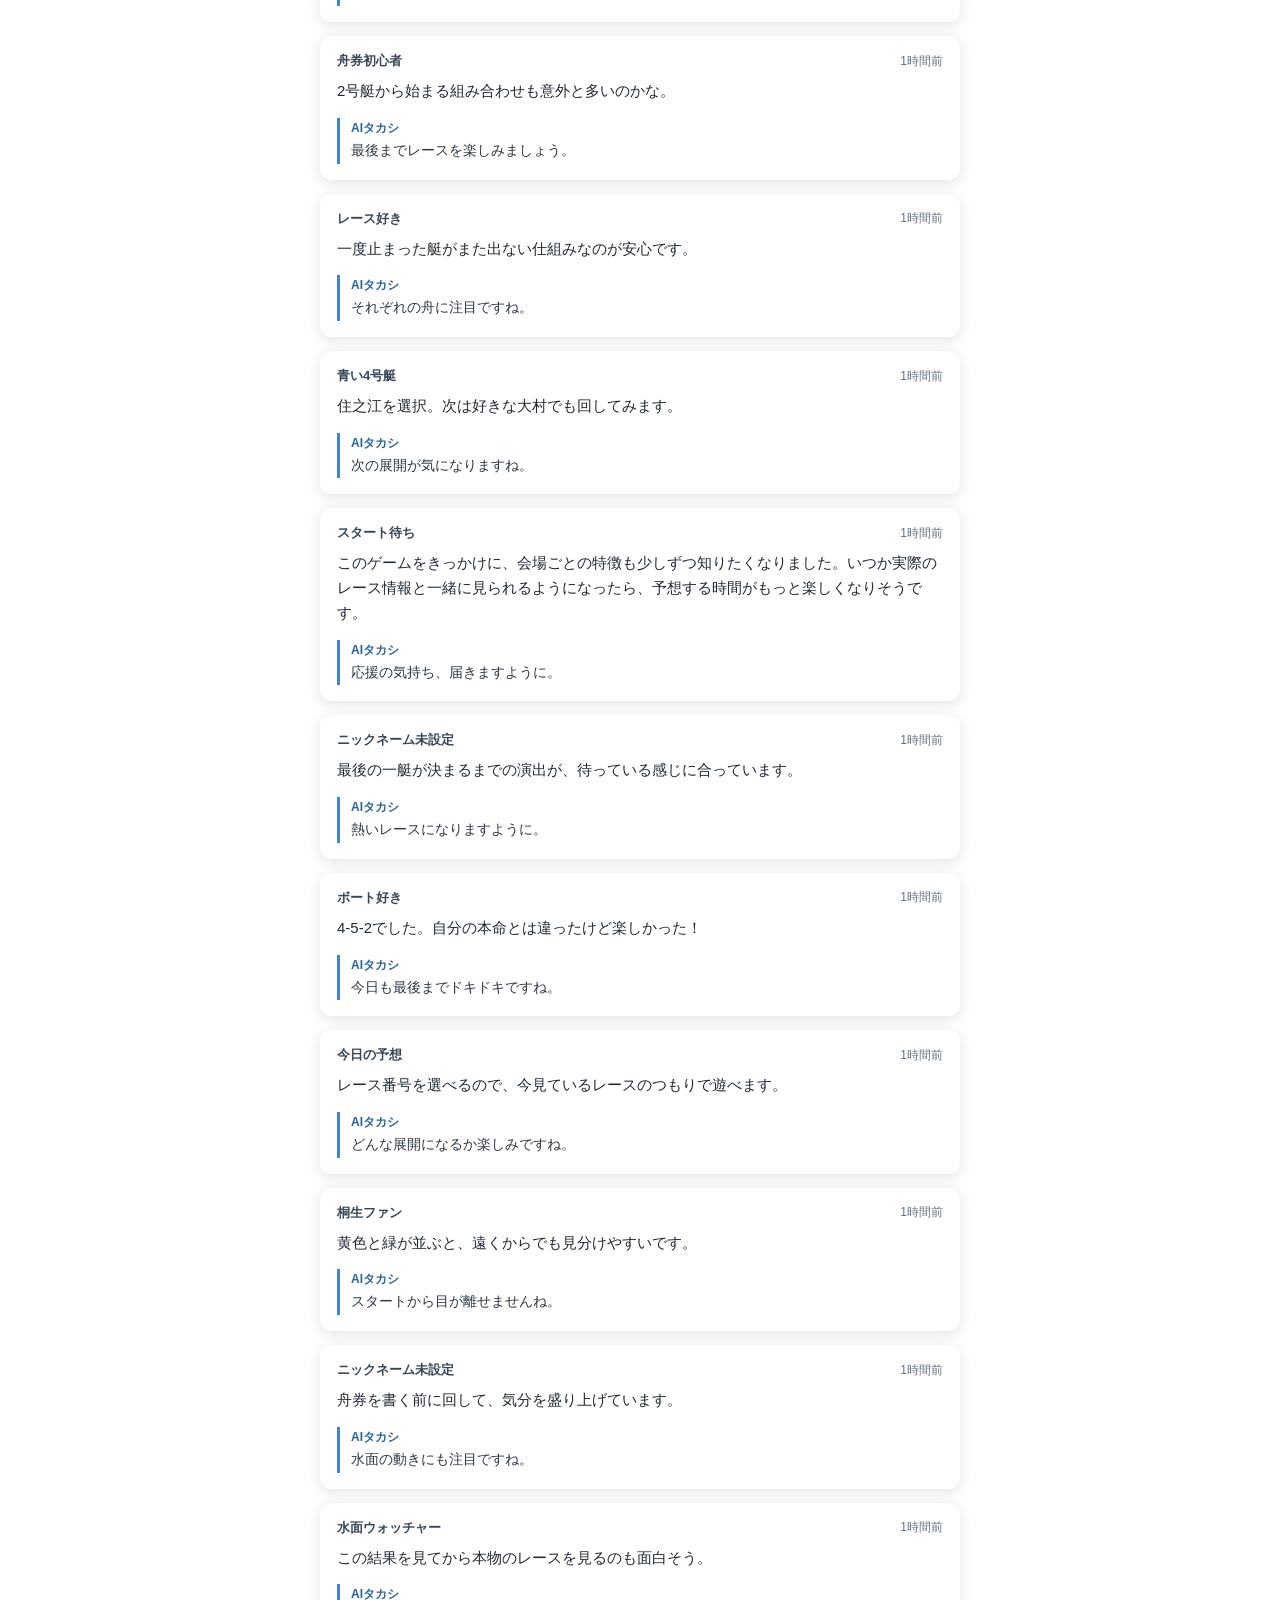
==== commit 21e5f7a2: "Add probabilistic note tip hints to AI replies" ====
--- a/comments-integration-preview.html
+++ b/comments-integration-preview.html
@@ -4,7 +4,7 @@
     <meta charset="UTF-8">
     <meta name="viewport" content="width=device-width, initial-scale=1.0">
     <title>AIタカシの3連単予想</title>
-    <link rel="stylesheet" href="style.css?ui=select48">
+    <link rel="stylesheet" href="style.css?ui=comments-tip01">
     <style>
         body { display: block; }
         .comments-preview-page { width: min(100%, 664px); margin: 0 auto; padding: clamp(18px, 4svh, 36px) 12px 48px; }
@@ -34,7 +34,7 @@
 </head>
 <body>
 <main class="comments-preview-page">
-    <p class="preview-note">統合画面案／サンプル表示・投稿機能はまだありません</p>
+    <p class="preview-note">統合画面案／サンプル表示（先頭にチップ案内の表示例）・投稿機能はありません</p>
     <div class="container">
         <h1>AIタカシの3連単予想</h1>
         <div class="selectors">
@@ -87,7 +87,7 @@
         </div>
 
         <button id="start-btn">START</button>
-        <div class="version">v0.1.2</div>
+        <div class="version">v0.1.4</div>
     </div>
     <section aria-labelledby="comments-title">
         <h2 class="comment-title" id="comments-title">コメント</h2>
--- a/style.css
+++ b/style.css
@@ -15,14 +15,70 @@
   background-repeat: no-repeat;
   background-attachment: fixed;
 }
-.container {
+.container {
   max-width: 640px;
   width: 100%;
   background-color: rgba(255, 255, 255, 0.88);
   padding: clamp(12px, 3vw, 20px);
-  border-radius: 12px;
-}
-h1 { margin-top: 0; margin-bottom: 20px; font-size: clamp(18px, 5vw, 28px); color: #333; text-align: center; }
+  border-radius: 12px;
+}
+.site-stack {
+  display: grid;
+  gap: 18px;
+  width: min(100%, 640px);
+  padding-bottom: 24px;
+}
+.comments-section { width: 100%; }
+.privacy-page {
+  width: min(100%, 640px);
+  padding: clamp(18px, 4vw, 28px);
+  border-radius: 12px;
+  background: rgba(255,255,255,.95);
+  color: #263442;
+  box-shadow: 0 3px 14px rgba(0,28,58,.16);
+}
+.privacy-page h1 { margin-bottom: 18px; }
+.privacy-page h2 { margin: 24px 0 8px; font-size: 17px; }
+.privacy-page p, .privacy-page li { font-size: 14px; line-height: 1.75; }
+.privacy-page ul { padding-left: 1.35em; }
+.privacy-page a { color: #174c73; }
+.privacy-back { margin-top: 26px; }
+.comment-title { width: fit-content; margin: 0 auto 14px; padding: 8px 18px; border-radius: 999px; background: rgba(255,255,255,.94); color: #25364a; font-size: 20px; line-height: 1.25; }
+.comment-form, .comment-card { background: rgba(255,255,255,.94); border: 1px solid rgba(255,255,255,.9); border-radius: 12px; box-shadow: 0 3px 14px rgba(0,28,58,.12); }
+.comment-form { padding: 16px; }
+.field-label { display: block; margin: 0 0 6px; color: #273442; font-size: 14px; font-weight: 600; }
+.nickname-input, .comment-input { display: block; width: 100%; border: 1px solid #8a929a; border-radius: 7px; background: #fff; color: #1f2933; font: 16px/1.45 system-ui,sans-serif; padding: 10px 12px; }
+.nickname-input { height: 46px; margin-bottom: 14px; }
+.comment-input { min-height: 104px; resize: vertical; }
+.form-meta { display: flex; align-items: end; justify-content: space-between; gap: 12px; margin: 7px 0 14px; }
+.privacy-hint { margin: 0; color: #536171; font-size: 12px; line-height: 1.5; }
+.character-count { flex: 0 0 auto; color: #647181; font-size: 12px; font-variant-numeric: tabular-nums; }
+.comment-status { margin: 0 0 10px; color: #273442; font-size: 13px; line-height: 1.5; }
+.comment-status:empty { display: none; }
+.comment-status.is-error { color: #a32222; }
+.post-button { display: block; width: 100%; min-height: 46px; border: 0; border-radius: 7px; background: #174c73; color: #fff; font: 600 16px system-ui,sans-serif; }
+.post-button:disabled { background: #8795a2; cursor: wait; }
+.comments-list { display: grid; gap: 14px; margin-top: 18px; }
+.comments-loading { margin: 14px 0; color: #fff; font: 12px/1.4 system-ui,sans-serif; text-align: center; text-shadow: 0 1px 4px #00264d; }
+.comments-loading[hidden] { display: none; }
+.comments-load-status { margin: 14px 0; color: #fff; font-size: 13px; line-height: 1.5; text-align: center; text-shadow: 0 1px 4px #00264d; }
+.comments-load-status:empty { display: none; }
+.comments-retry { min-height: 40px; margin: 0 0 12px; padding: 8px 14px; border-radius: 7px; background: rgba(255,255,255,.95); color: #174c73; font: 600 14px system-ui,sans-serif; }
+.comments-retry[hidden] { display: none; }
+.comments-sentinel { height: 1px; }
+.comment-card { padding: 15px 16px; }
+.comment-meta { display: flex; align-items: center; justify-content: space-between; gap: 12px; color: #384757; font-size: 13px; }
+.comment-author { font-weight: 700; }
+.comment-time { color: #647181; font-size: 12px; }
+.comment-text { margin: 9px 0 14px; color: #202a34; font-size: 15px; line-height: 1.65; white-space: pre-wrap; overflow-wrap: anywhere; }
+.comments-empty { margin: 18px 0; color: #fff; font-size: 14px; text-align: center; text-shadow: 0 1px 4px #00264d; }
+.reply { border-left: 3px solid #4184d0; padding: 2px 0 2px 11px; }
+.reply-label { color: #28649b; font-size: 12px; font-weight: 700; }
+.reply-text { margin: 3px 0 0; color: #2d3844; font-size: 14px; line-height: 1.55; }
+.tip-link { display: inline-flex; align-items: center; min-height: 34px; margin-top: 10px; padding: 6px 11px; border: 1px solid rgba(40,100,155,.35); border-radius: 7px; background: rgba(244,249,253,.96); color: #245f94; font-size: 13px; line-height: 1.35; text-decoration: none; }
+.tip-link:focus-visible { outline: 2px solid #1769aa; outline-offset: 2px; }
+.tip-link:hover { background: #e8f2fa; }
+h1 { margin-top: 0; margin-bottom: 20px; font-size: clamp(18px, 5vw, 28px); color: #333; text-align: center; }
 .selectors { display: flex; gap: 10px; margin-bottom: 20px; }
 select {
   appearance: none;
@@ -107,4 +163,7 @@
   line-height: 1.2;
   text-align: right;
 }
-
+
+@media (max-width: 400px) {
+  .comment-form, .comment-card { padding: 13px; }
+}
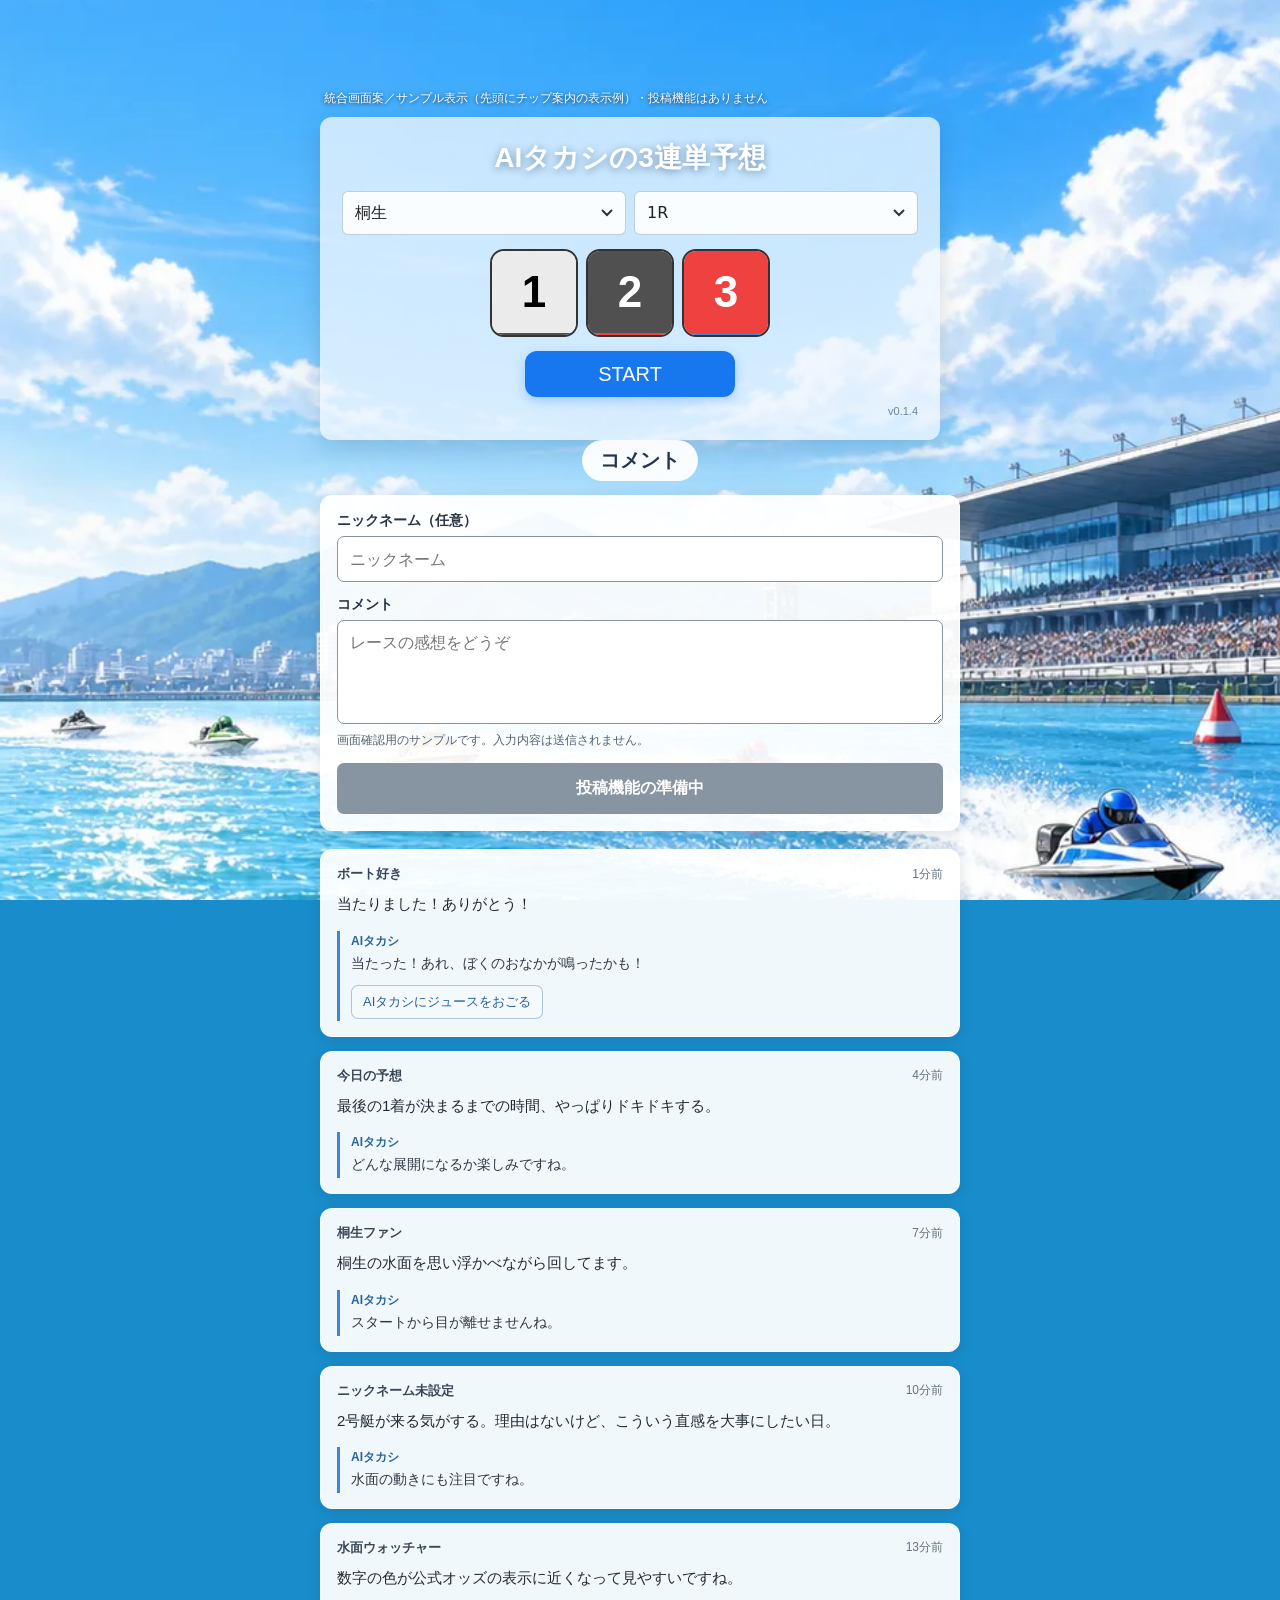
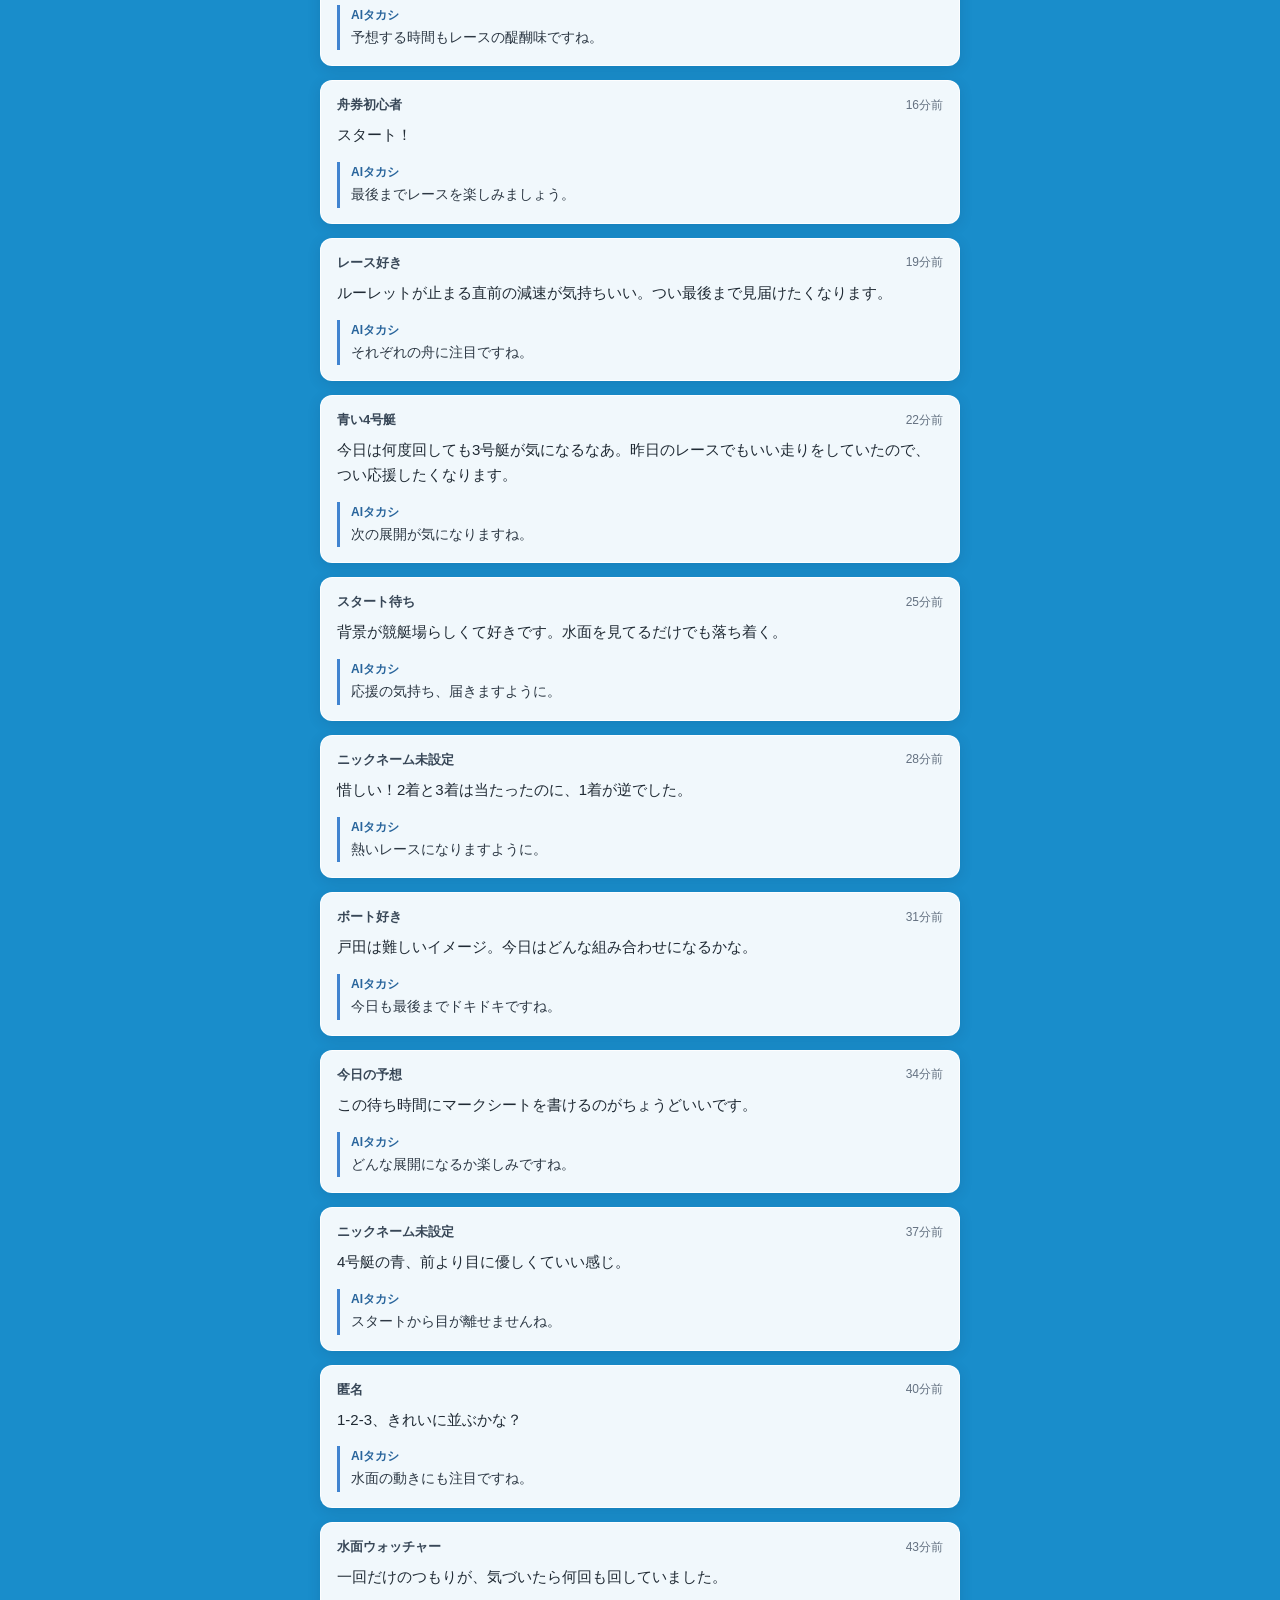
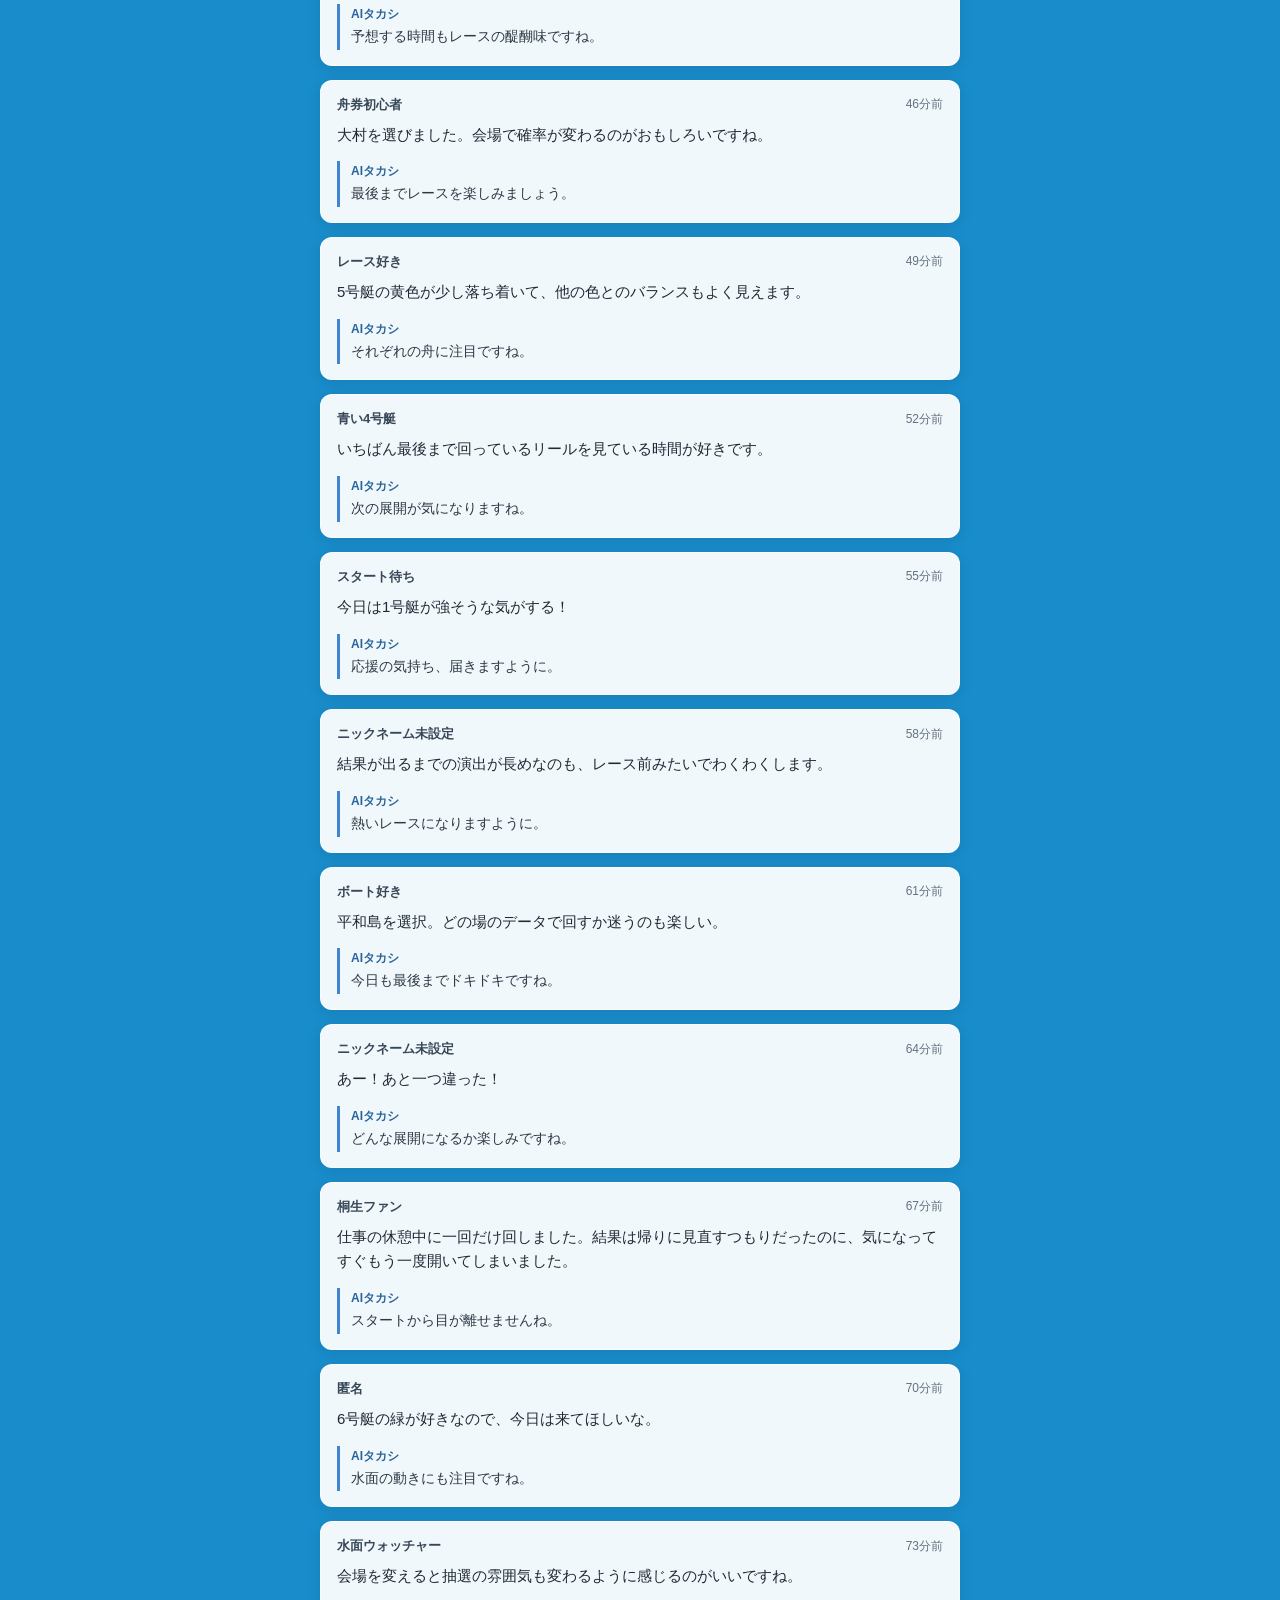
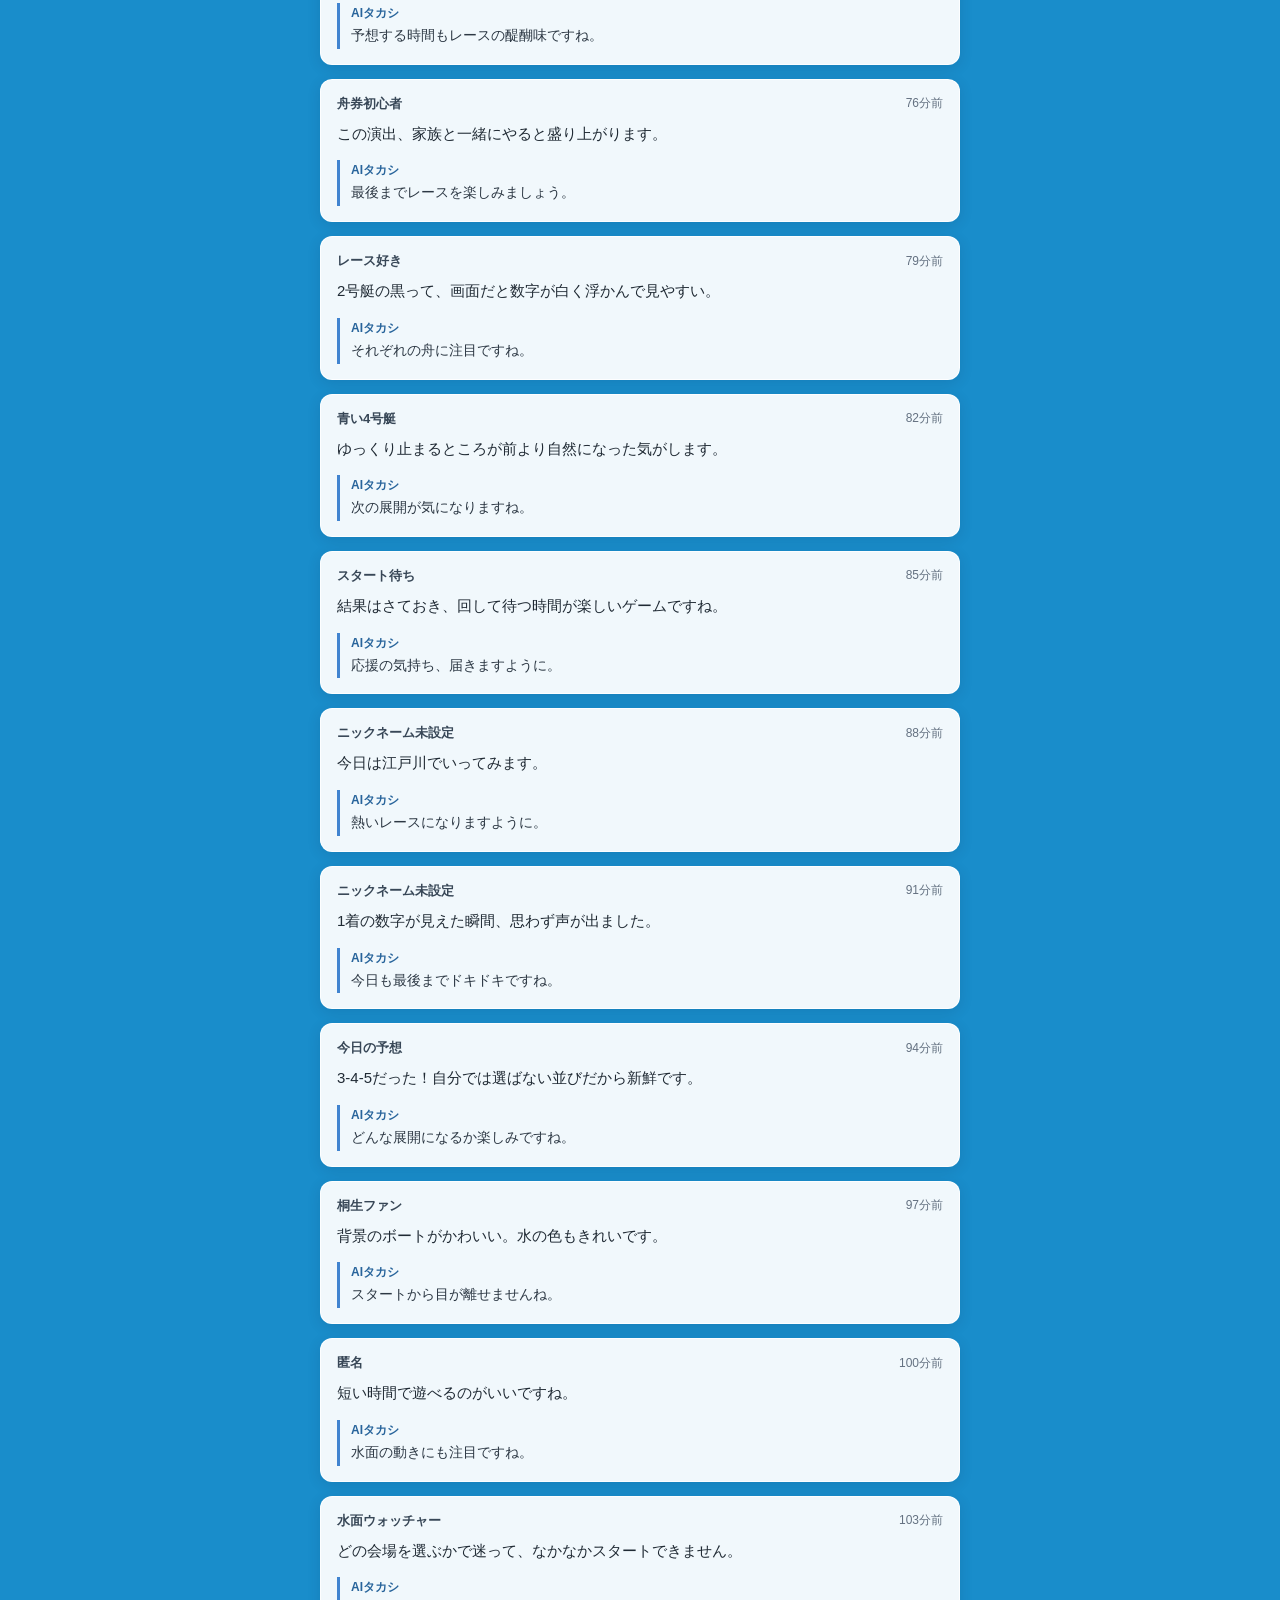
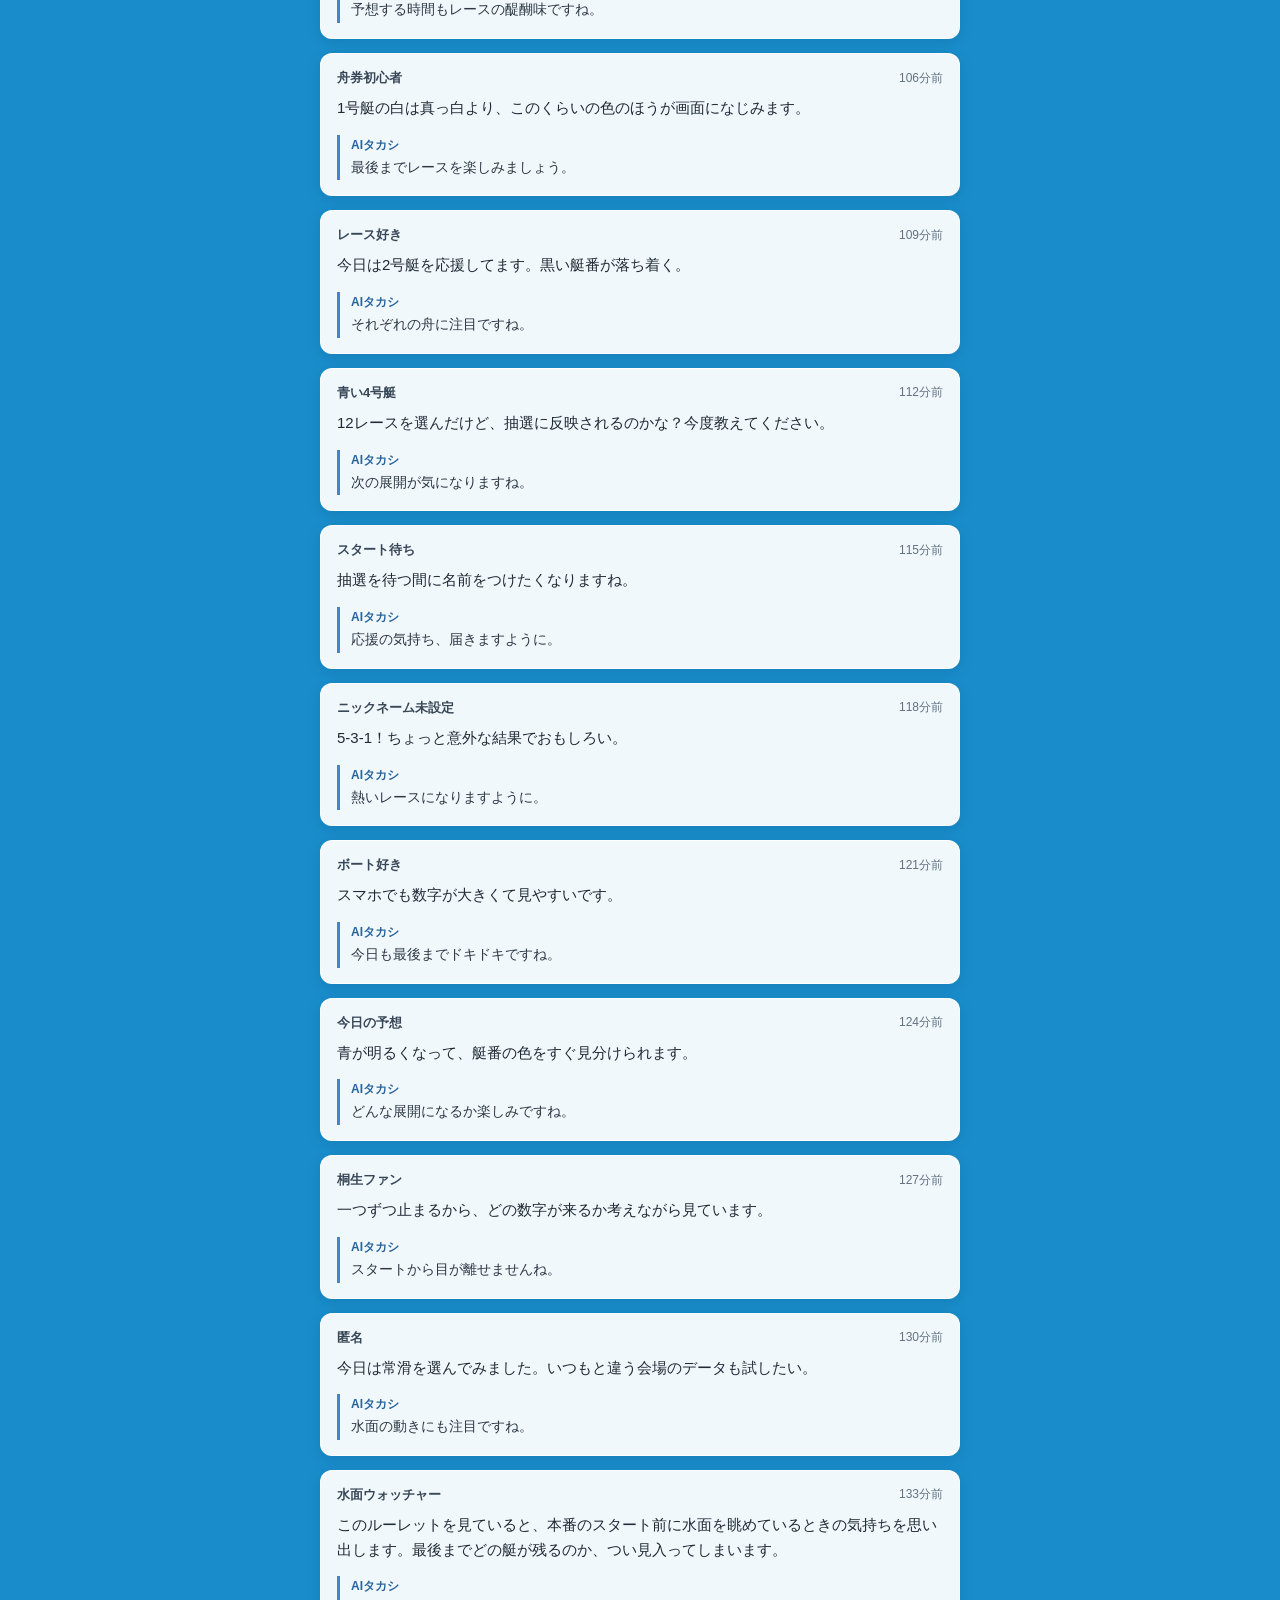
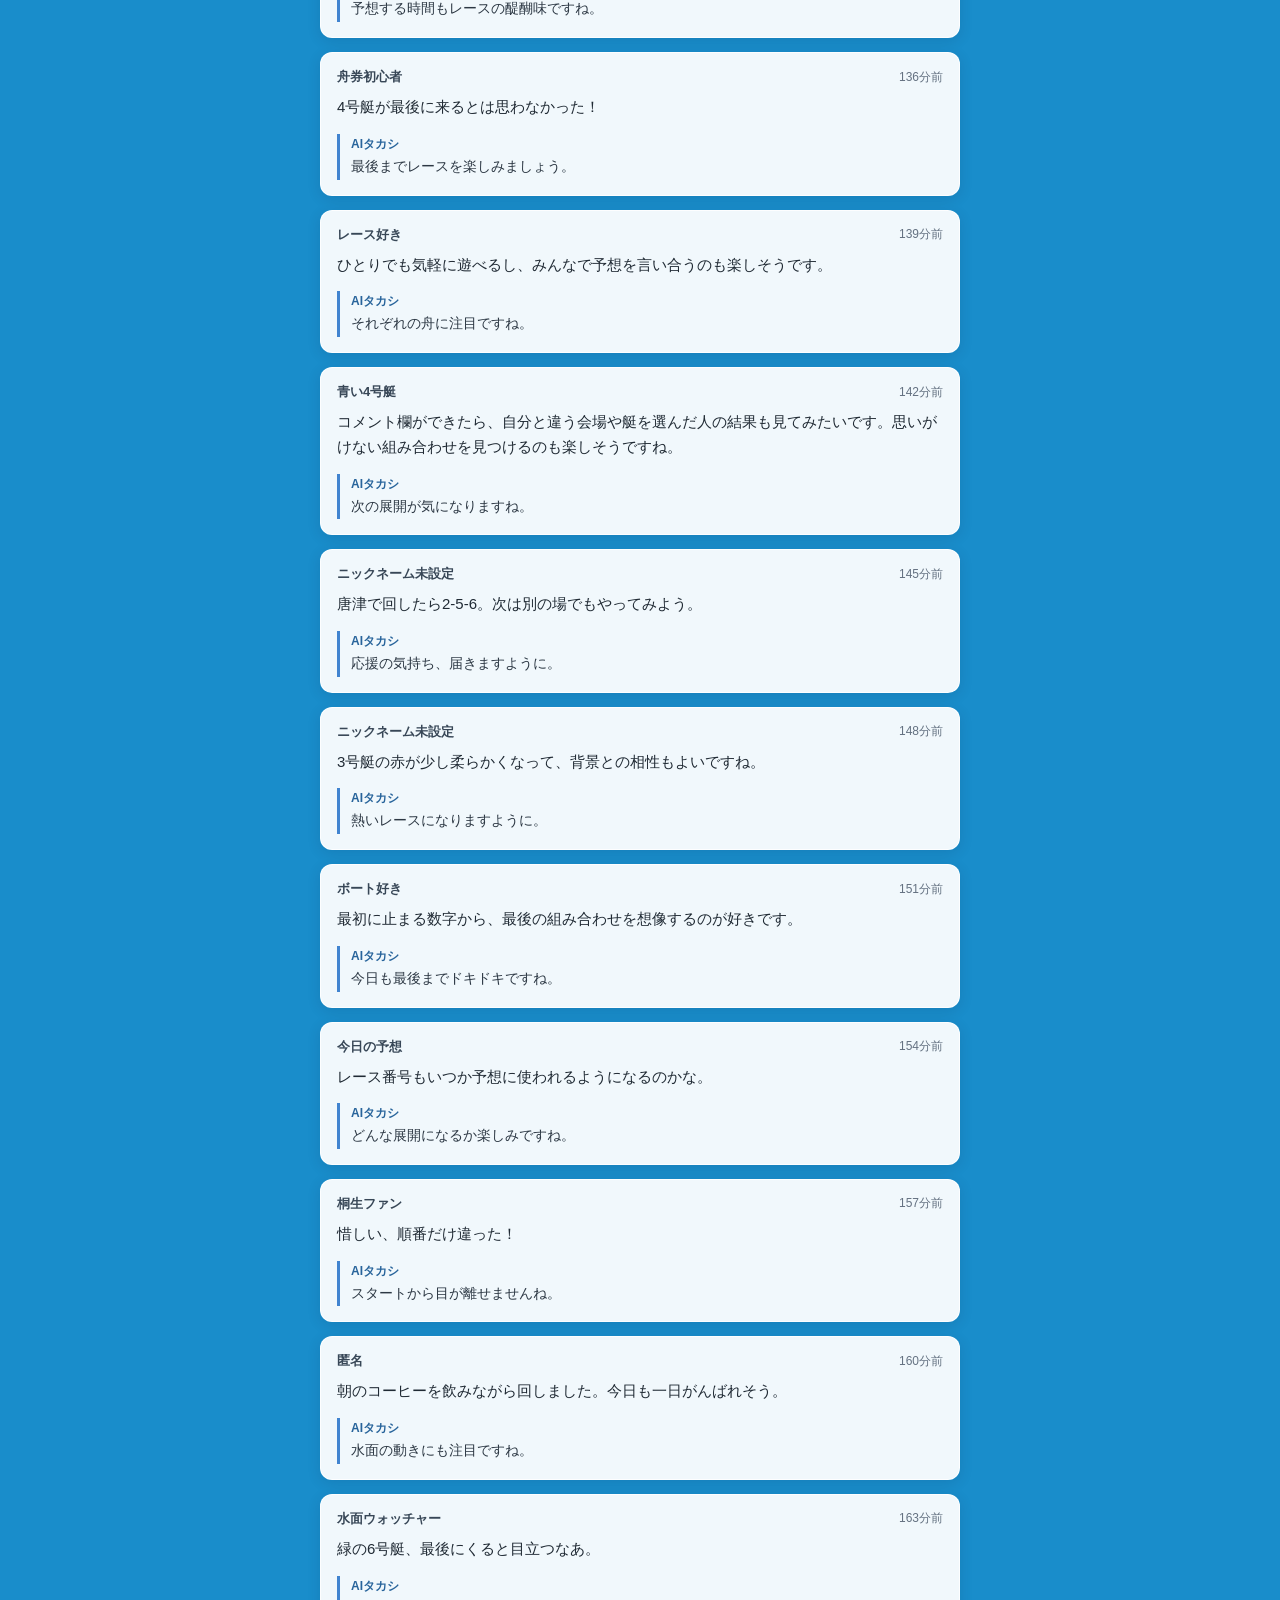
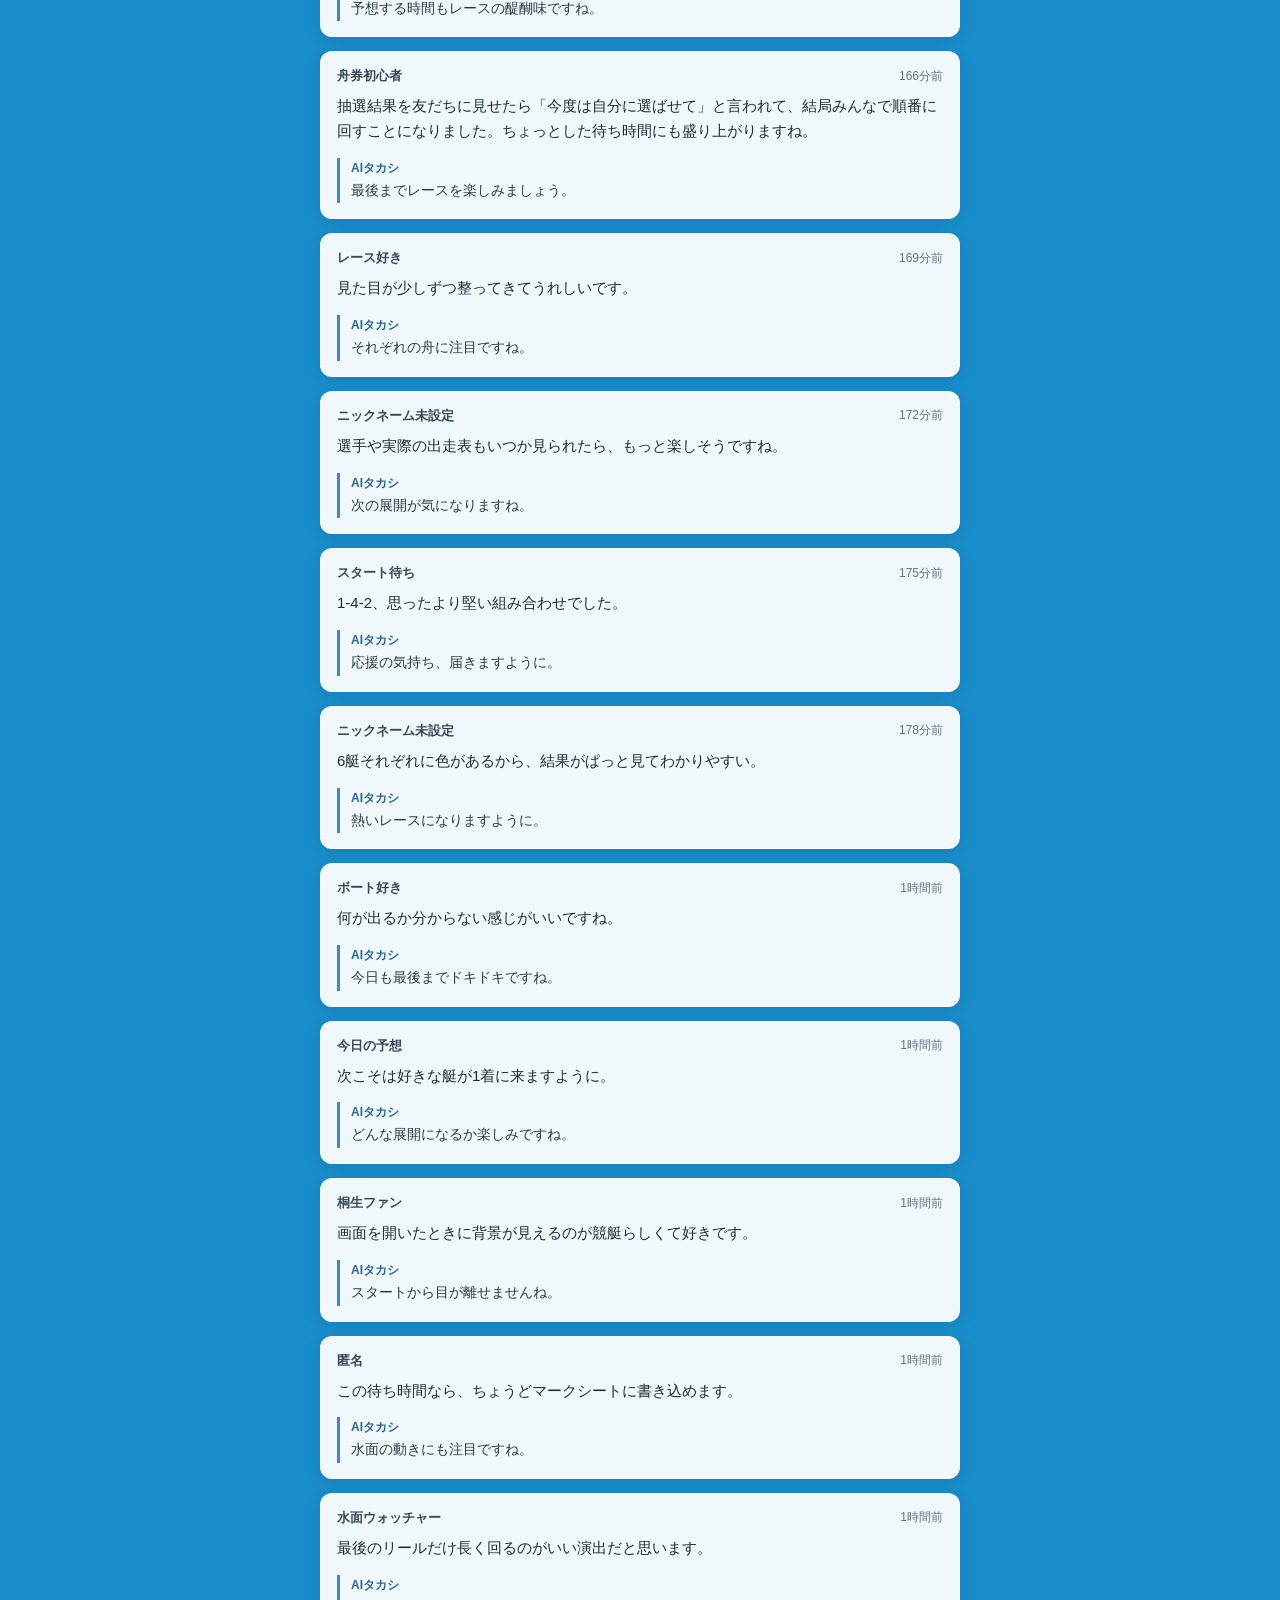
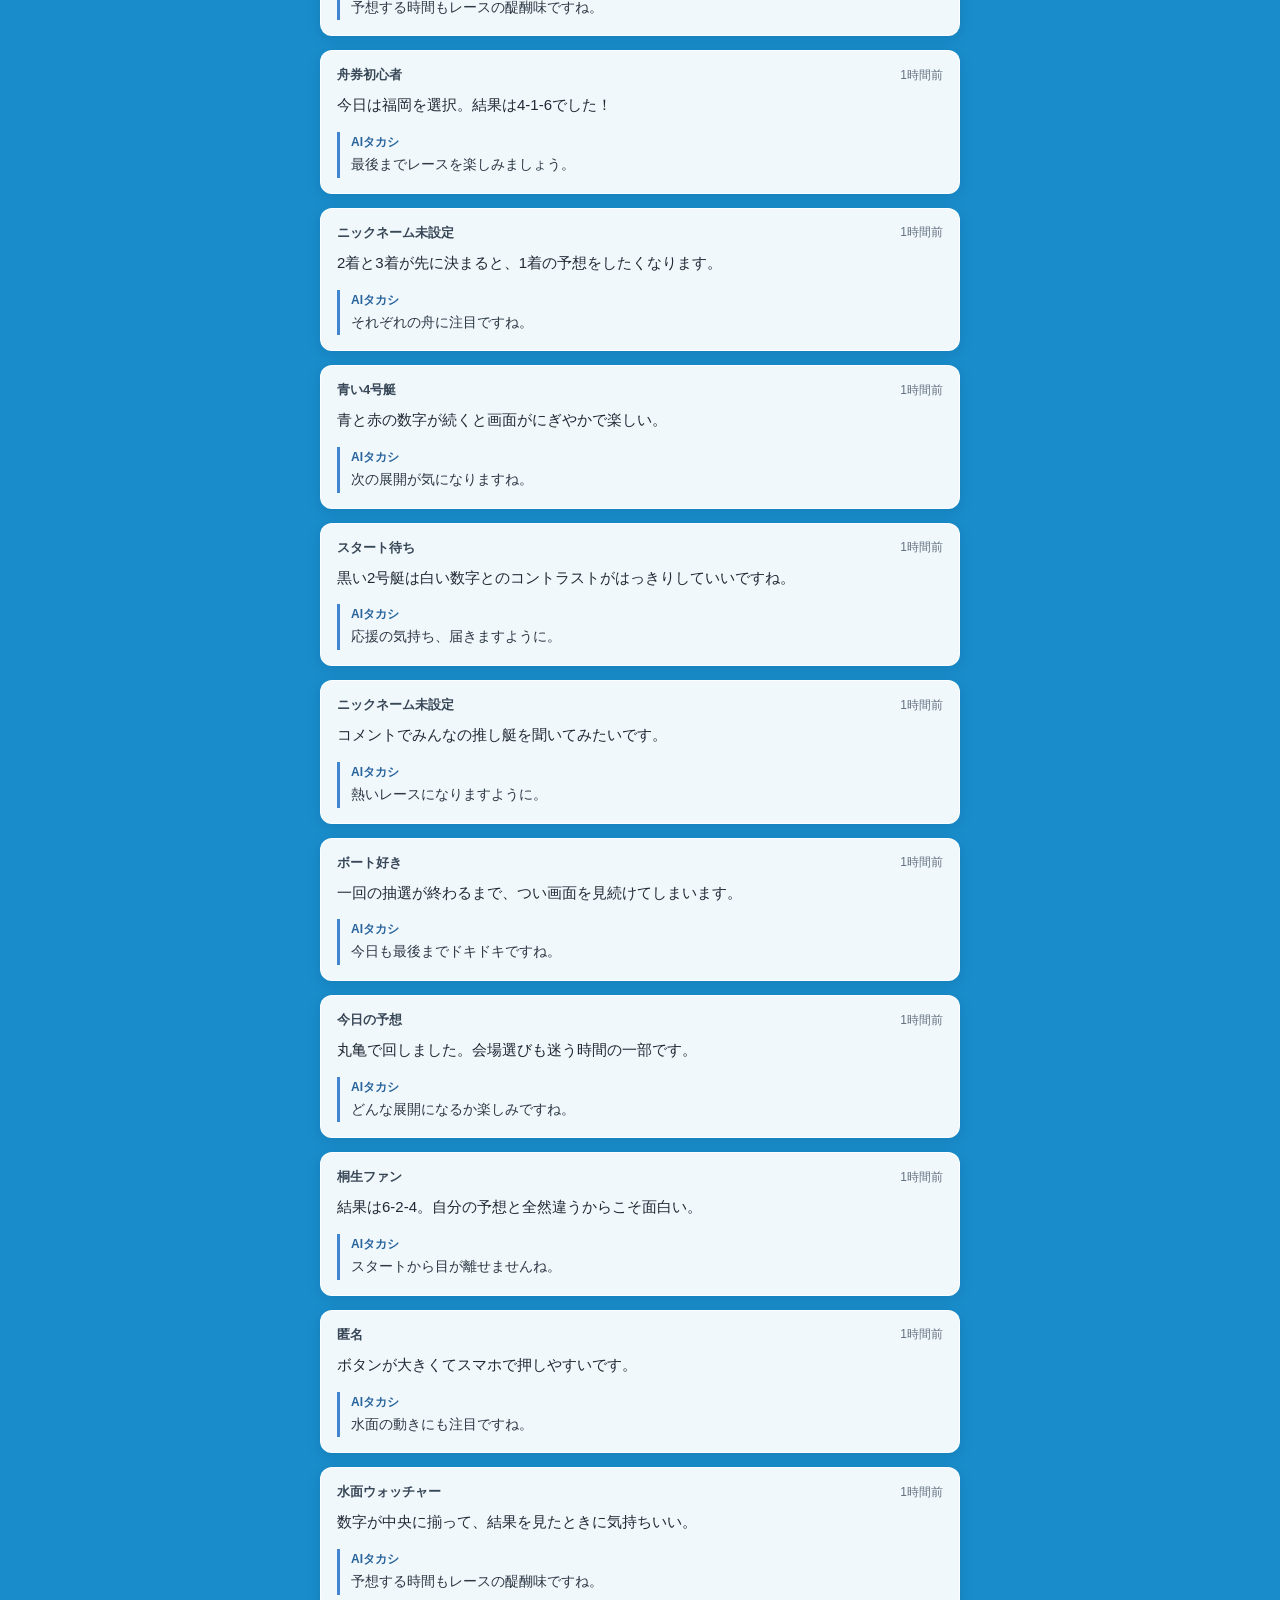
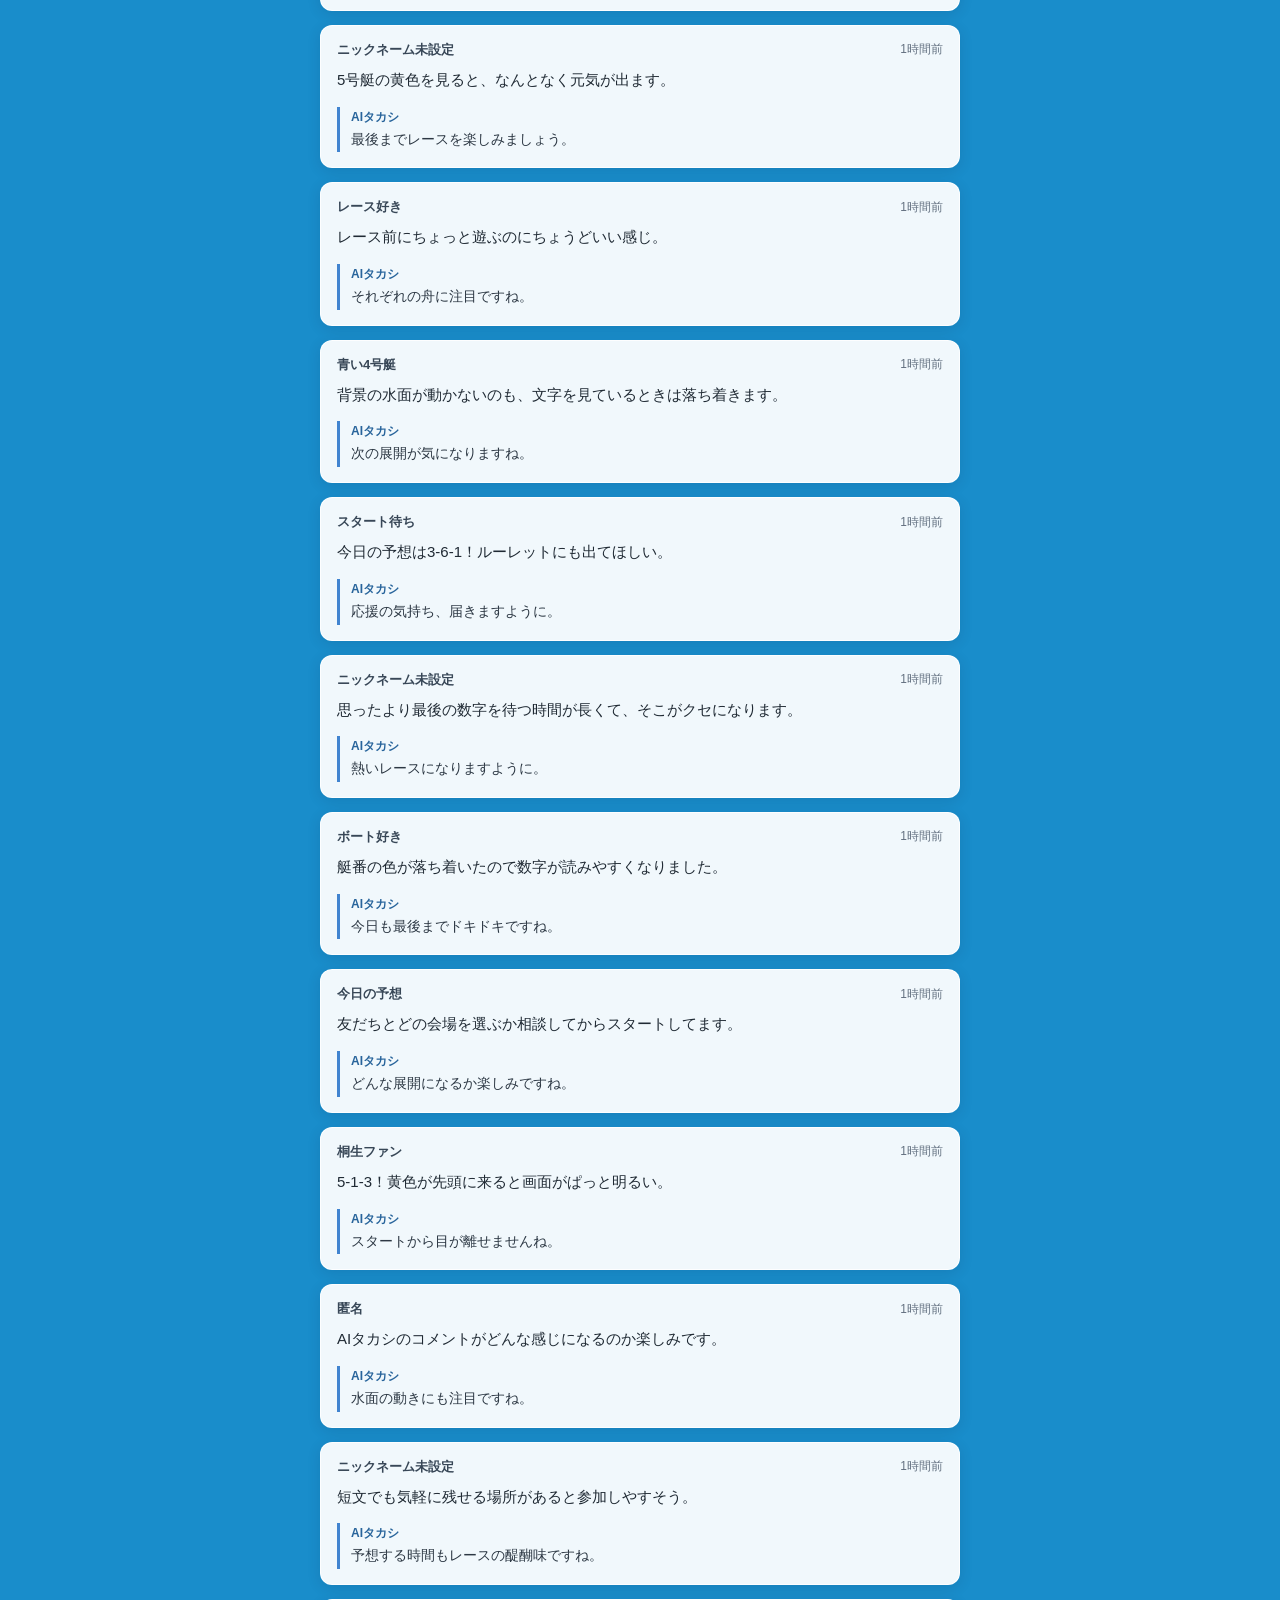
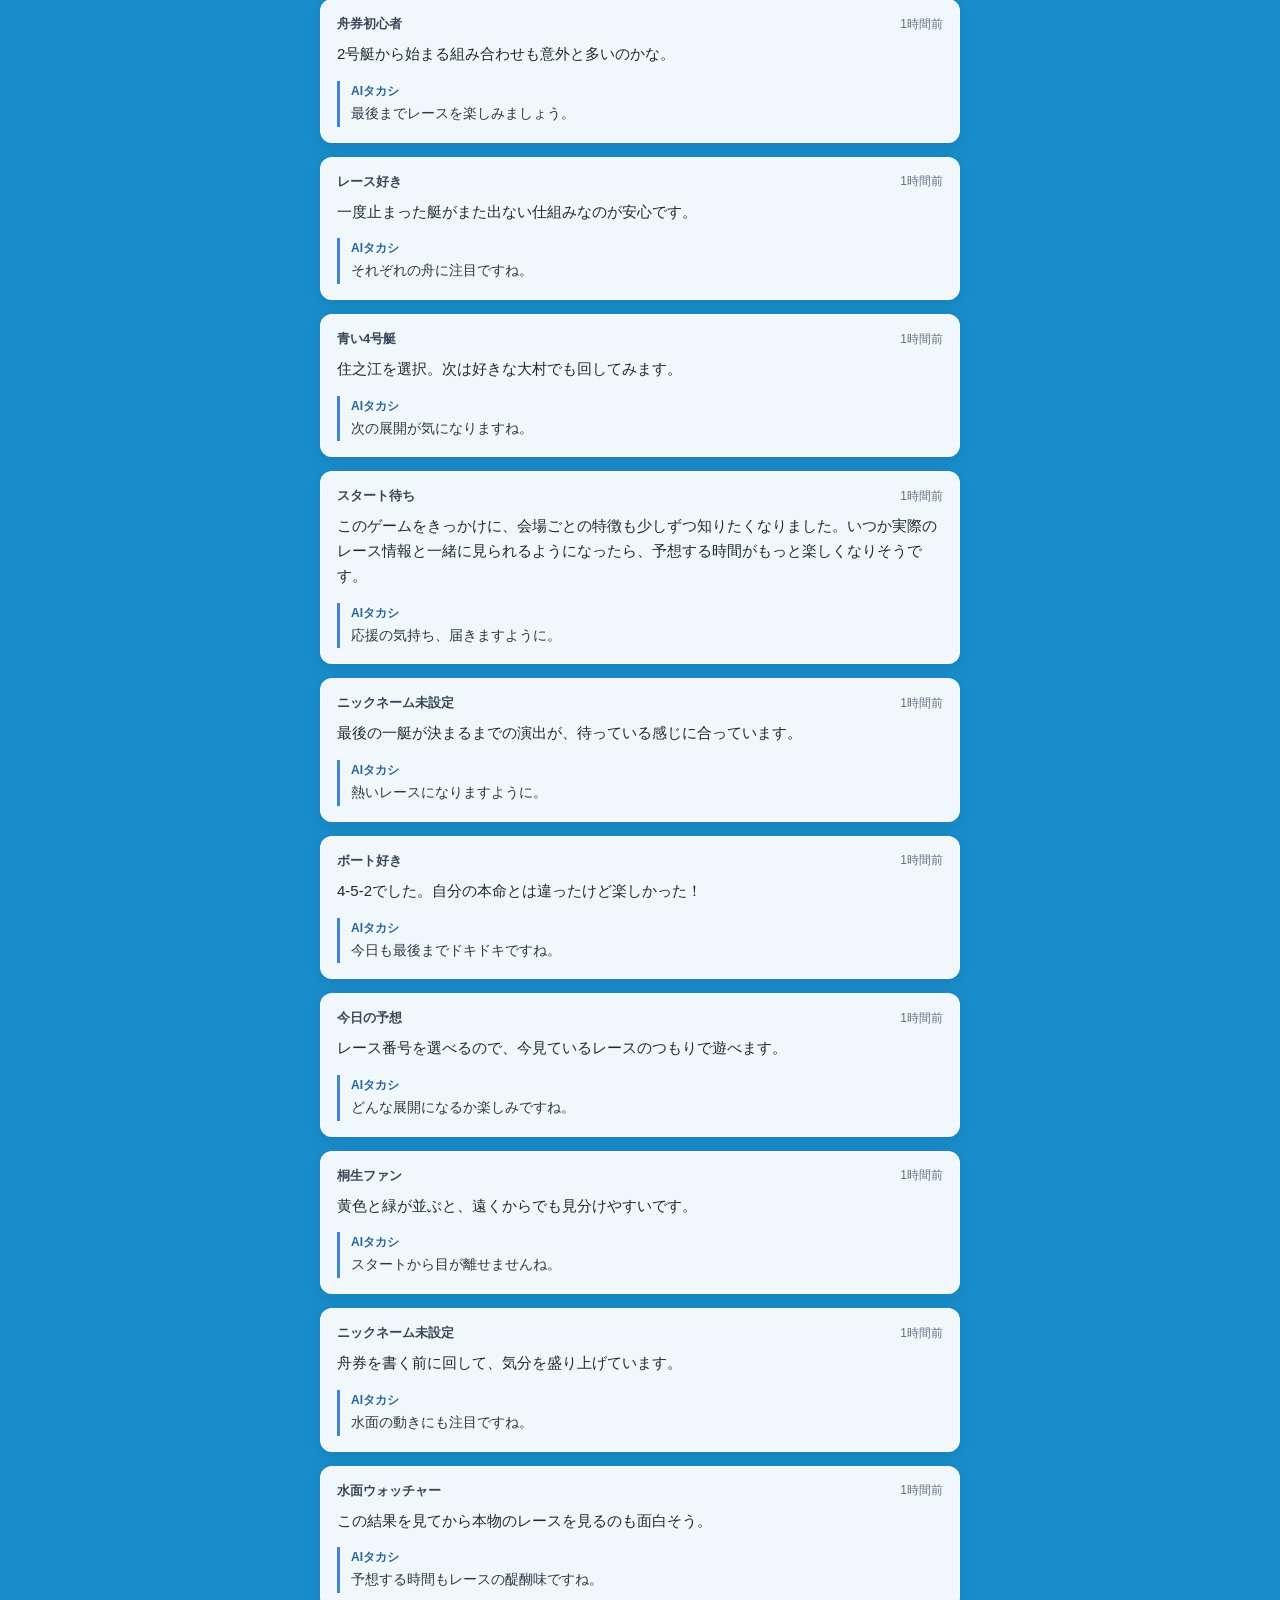
==== commit e15ab78b: "v0.1.8: reproduce approved mobile UI" ====
--- a/comments-integration-preview.html
+++ b/comments-integration-preview.html
@@ -4,7 +4,7 @@
     <meta charset="UTF-8">
     <meta name="viewport" content="width=device-width, initial-scale=1.0">
     <title>AIタカシの3連単予想</title>
-    <link rel="stylesheet" href="style.css?ui=comments-tip01">
+    <link rel="stylesheet" href="style.css?ui=bg-v2">
     <style>
         body { display: block; }
         .comments-preview-page { width: min(100%, 664px); margin: 0 auto; padding: clamp(18px, 4svh, 36px) 12px 48px; }
--- a/style.css
+++ b/style.css
@@ -9,12 +9,18 @@
   justify-content: center;
   align-items: flex-start;
   padding: clamp(24px, 6svh, 80px) max(12px, env(safe-area-inset-right)) max(12px, env(safe-area-inset-bottom)) max(12px, env(safe-area-inset-left));
-  background-image: url('boat_002.webp');
-  background-size: cover;
-  background-position: center;
-  background-repeat: no-repeat;
-  background-attachment: fixed;
-}
+  isolation: isolate;
+  background-color: #198dcb;
+}
+/* Size the background to the viewport, independently of the comment list. */
+body::before {
+  content: "";
+  position: fixed;
+  inset: 0;
+  z-index: -1;
+  pointer-events: none;
+  background: url('boat-bg-v2.webp') center center / cover no-repeat;
+}
 .container {
   max-width: 640px;
   width: 100%;
@@ -167,3 +173,114 @@
 @media (max-width: 400px) {
   .comment-form, .comment-card { padding: 13px; }
 }
+
+/* Compact game-first comments UI and keyboard-safe composer. */
+.comment-heading {
+  display: flex;
+  align-items: center;
+  justify-content: space-between;
+  gap: 12px;
+  width: min(100%, 640px);
+  margin: 0 auto 12px;
+}
+.comment-heading .comment-title { margin: 0; }
+.comment-open {
+  width: auto;
+  min-height: 42px;
+  padding: 8px 16px;
+  border-radius: 999px;
+  background: rgba(255,255,255,.96);
+  color: #1266c5;
+  font-size: 15px;
+  font-weight: 700;
+  box-shadow: 0 3px 12px rgba(0,28,58,.16);
+}
+.comment-form[hidden] { display: none !important; }
+body.comment-composer-open::after {
+  content: "";
+  position: fixed;
+  inset: 0;
+  z-index: 10;
+  background: rgba(4,27,51,.45);
+}
+.comment-form.is-open {
+  display: grid;
+  position: fixed;
+  z-index: 11;
+  left: 50%;
+  bottom: var(--keyboard-height, 0px);
+  transform: translateX(-50%);
+  width: min(640px, calc(100% - 24px));
+  max-height: min(72svh, 560px);
+  overflow-y: auto;
+  margin: 0;
+  padding: 16px;
+  border-radius: 18px 18px 0 0;
+  background: rgba(255,255,255,.98);
+  box-shadow: 0 -8px 30px rgba(0,28,58,.24);
+}
+.comment-form-header {
+  display: flex;
+  align-items: center;
+  justify-content: space-between;
+  margin-bottom: 12px;
+  color: #172a3c;
+  font-size: 20px;
+}
+.comment-close {
+  width: 40px;
+  min-height: 40px;
+  padding: 0;
+  border-radius: 50%;
+  background: transparent;
+  color: #647181;
+  font-size: 28px;
+  line-height: 1;
+}
+.comment-form.is-open .post-button {
+  width: min(180px, 42%);
+  justify-self: end;
+  min-height: 46px;
+  padding: 8px 18px;
+  border-radius: 12px;
+  background: #1677ee;
+  box-shadow: 0 3px 10px rgba(22,119,238,.28);
+}
+
+/* Game panel hierarchy from the approved mobile reference. */
+.container {
+  max-width: 620px;
+  padding: clamp(14px, 3vw, 22px);
+  background: rgba(237,247,255,.78);
+  box-shadow: 0 8px 26px rgba(0,28,58,.14);
+}
+.container h1 {
+  margin-bottom: 14px;
+  color: #fff;
+  text-shadow: 0 2px 8px rgba(0,35,75,.45);
+}
+.selectors { gap: 8px; margin-bottom: 14px; }
+.selectors select { height: 44px; min-height: 44px; border-color: rgba(40,82,115,.28); background-color: rgba(255,255,255,.9); }
+#results { gap: 8px; margin-bottom: 14px; }
+.slot {
+  --slot-size: clamp(64px, 19vw, 88px);
+  border-width: 2px;
+  border-radius: 14px;
+  font-size: clamp(32px, 9vw, 44px);
+}
+#start-btn {
+  display: block;
+  width: min(210px, 72%);
+  min-height: 46px;
+  margin: 0 auto;
+  padding: 9px 20px;
+  border-radius: 12px;
+  background: #1677ee;
+  box-shadow: 0 4px 12px rgba(22,119,238,.3);
+}
+.version { color: rgba(23,54,81,.58); }
+@media (max-width: 400px) {
+  .comment-form.is-open { width: calc(100% - 16px); padding: 14px; }
+  .comment-form-header { font-size: 18px; }
+  .comment-open { padding-inline: 13px; font-size: 14px; }
+}
